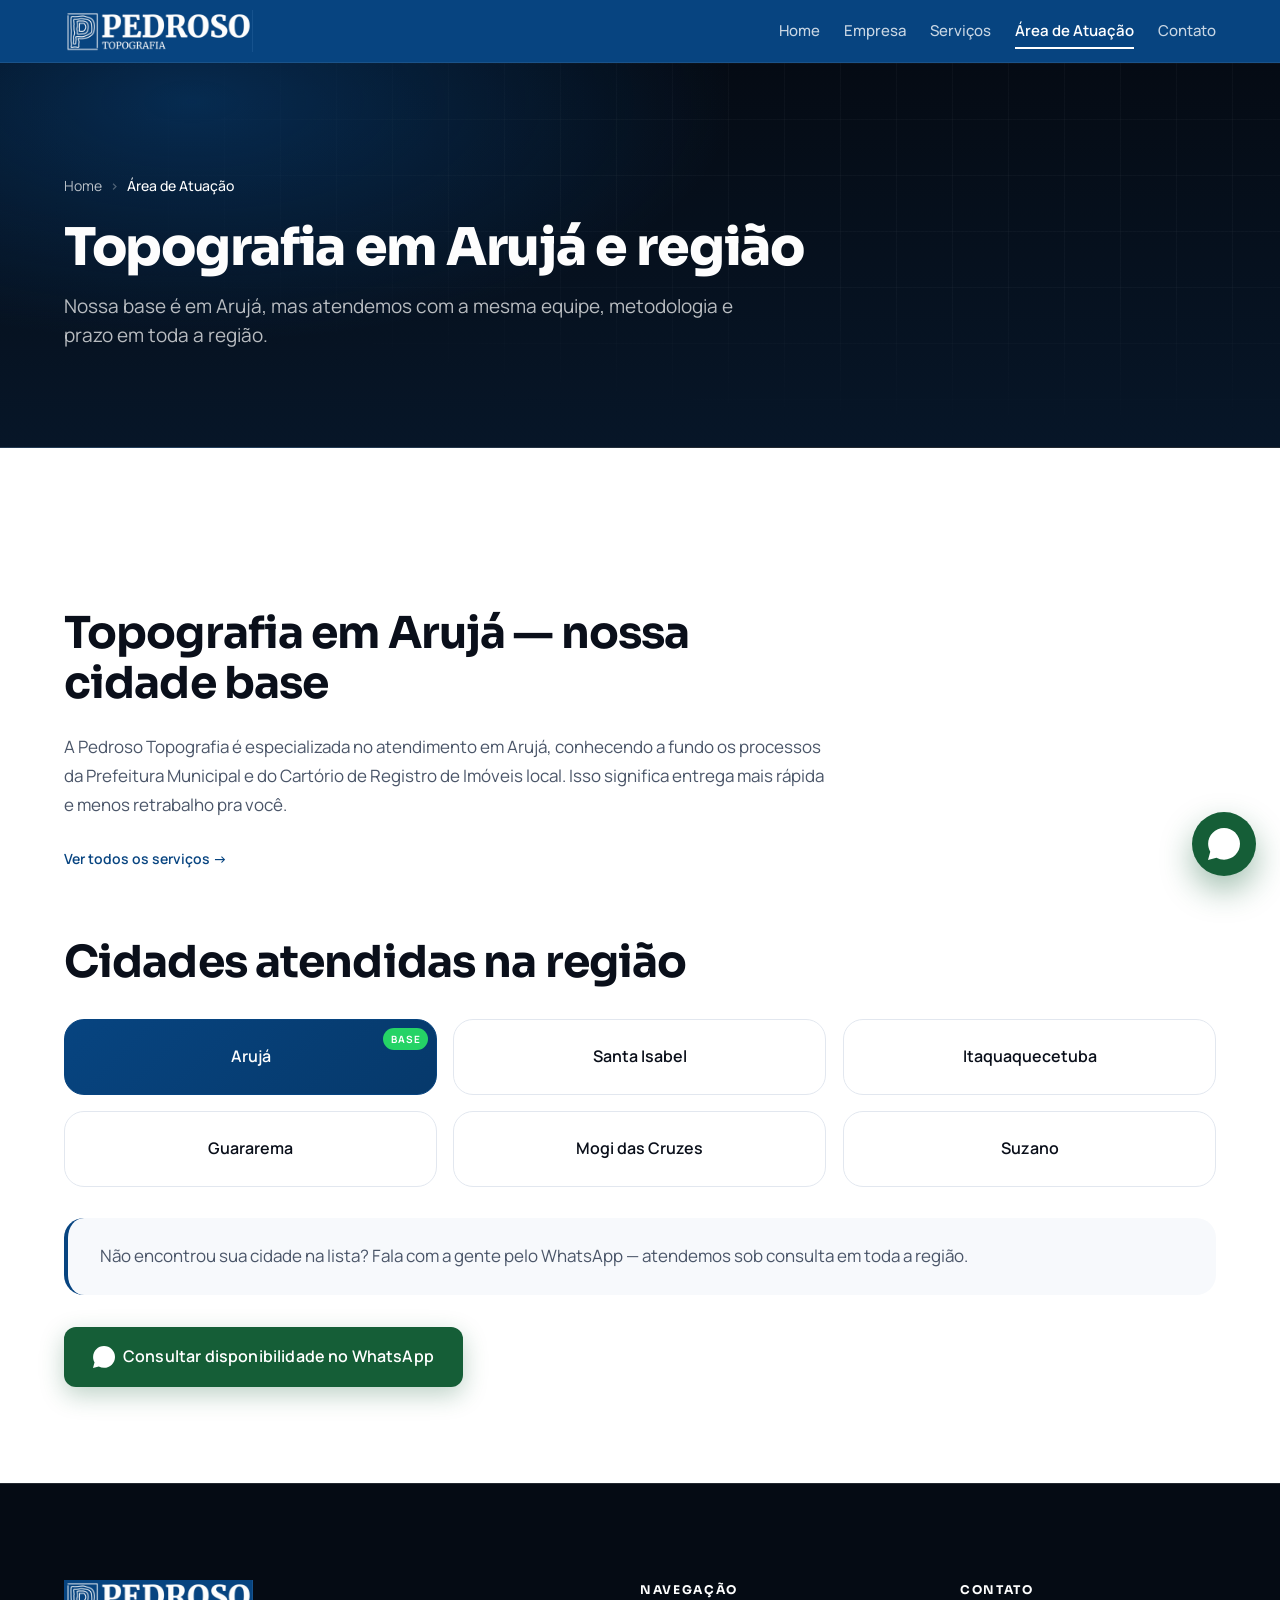
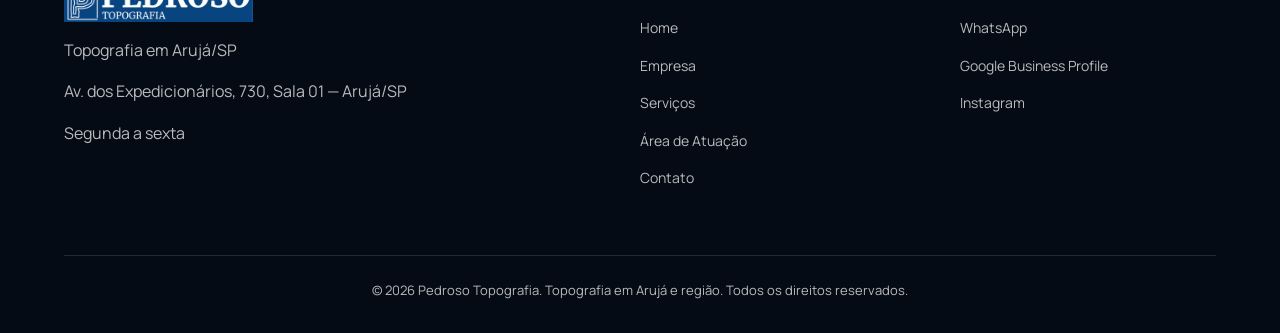
==== area-de-atuacao.html @ 023ef3d0 "Initial site: Pedroso Topografia — landing pages, SEO, design system - 6 páginas (Home, Empresa, Ser" ====
<!DOCTYPE html>
<html lang="pt-BR">
<head>
<meta charset="UTF-8">
<meta name="viewport" content="width=device-width, initial-scale=1.0">
<title>Topografia em Arujá e Região | Pedroso — Área de Atendimento</title>
<meta name="description" content="Atendemos Arujá, Santa Isabel, Itaquaquecetuba, Guararema, Mogi das Cruzes e Suzano. Topografia com equipe própria e atendimento local rápido.">
<meta name="theme-color" content="#050B14">
<link rel="preconnect" href="https://fonts.googleapis.com">
<link rel="preconnect" href="https://fonts.gstatic.com" crossorigin>
<link href="https://fonts.googleapis.com/css2?family=Manrope:wght@400;500;600;700;800&family=Sora:wght@600;700;800&display=swap" rel="stylesheet">
<link rel="canonical" href="https://pedrosotopografia.com.br/area-de-atuacao.html">
<meta name="robots" content="index, follow, max-image-preview:large">
<meta name="author" content="Pedroso Topografia">
<meta name="geo.region" content="BR-SP">
<meta name="geo.placename" content="Arujá">
<meta property="og:title" content="Topografia em Arujá e Região | Pedroso — Área de Atendimento">
<meta property="og:description" content="Atendemos Arujá, Santa Isabel, Itaquaquecetuba, Guararema, Mogi das Cruzes e Suzano. Topografia com equipe própria e atendimento local rápido.">
<meta property="og:url" content="https://pedrosotopografia.com.br/area-de-atuacao.html">
<meta property="og:type" content="website">
<meta property="og:site_name" content="Pedroso Topografia">
<meta property="og:locale" content="pt_BR">
<meta property="og:image" content="https://pedrosotopografia.com.br/Logo%20Pedroso%20Topografia.png">
<meta name="twitter:card" content="summary_large_image">
<meta name="twitter:title" content="Topografia em Arujá e Região | Pedroso — Área de Atendimento">
<meta name="twitter:description" content="Atendemos Arujá, Santa Isabel, Itaquaquecetuba, Guararema, Mogi das Cruzes e Suzano. Topografia com equipe própria e atendimento local rápido.">
<meta name="twitter:image" content="https://pedrosotopografia.com.br/Logo%20Pedroso%20Topografia.png">
<link rel="stylesheet" href="styles.css">
<script type="application/ld+json" data-breadcrumb>{"@context": "https://schema.org", "@type": "BreadcrumbList", "itemListElement": [{"@type": "ListItem", "position": 1, "name": "Home", "item": "https://pedrosotopografia.com.br/"}, {"@type": "ListItem", "position": 2, "name": "Área de Atuação", "item": "https://pedrosotopografia.com.br/area-de-atuacao.html"}]}</script>
</head>
<body>

<a class="skip-link" href="#main">Pular para o conteúdo principal</a>

<header class="site-header" id="siteHeader">
  <div class="container">
    <nav class="nav" aria-label="Navegação principal">
      <a href="index.html" class="logo" aria-label="Pedroso Topografia — Início">
        <img src="Logo Pedroso Topografia.png" alt="Pedroso Topografia" class="logo-img">
      </a>
      <ul class="nav-menu">
        <li><a href="index.html">Home</a></li>
        <li><a href="empresa.html">Empresa</a></li>
        <li><a href="servicos.html">Serviços</a></li>
        <li><a href="area-de-atuacao.html" aria-current="page">Área de Atuação</a></li>
        <li><a href="contato.html">Contato</a></li>
      </ul>
      <button class="nav-toggle" id="navToggle" aria-label="Abrir menu" aria-expanded="false" aria-controls="mobileMenu">
        <svg width="22" height="22" viewBox="0 0 24 24" fill="none" stroke="currentColor" stroke-width="2" aria-hidden="true"><line x1="3" y1="6" x2="21" y2="6"/><line x1="3" y1="12" x2="21" y2="12"/><line x1="3" y1="18" x2="21" y2="18"/></svg>
      </button>
    </nav>
    <div class="mobile-menu" id="mobileMenu">
      <a href="index.html">Home</a>
      <a href="empresa.html">Empresa</a>
      <a href="servicos.html">Serviços</a>
      <a href="area-de-atuacao.html" aria-current="page">Área de Atuação</a>
      <a href="contato.html">Contato</a>
      <a class="btn btn-wa" href="https://wa.me/55" target="_blank" rel="noopener" style="margin-top:8px">
        <svg class="wa-icon" viewBox="0 0 24 24" fill="currentColor" aria-hidden="true"><path d="M20.52 3.449C18.24 1.245 15.24 0 12.045 0 5.463 0 .103 5.334.1 11.892c0 2.096.549 4.14 1.594 5.945L0 24l6.335-1.652c1.746.943 3.71 1.444 5.71 1.447h.006c6.585 0 11.946-5.336 11.949-11.896 0-3.176-1.24-6.165-3.495-8.411l.015-.039z"/></svg>
        Falar no WhatsApp
      </a>
    </div>
  </div>
</header>

<main id="main">

  <header class="page-header-dark">
    <div class="container">
      <ol class="breadcrumbs reveal" aria-label="Trilha de navegação">
        <li><a href="index.html">Home</a></li>
        <li><span aria-current="page">Área de Atuação</span></li>
      </ol>
      <h1 class="reveal" data-delay="1">Topografia em Arujá e região</h1>
      <p class="lead reveal" data-delay="2">Nossa base é em Arujá, mas atendemos com a mesma equipe, metodologia e prazo em toda a região.</p>
    </div>
  </header>

  <section>
    <div class="container">
      <div class="prose">
        <h2>Topografia em Arujá — nossa cidade base</h2>
        <p>A Pedroso Topografia é especializada no atendimento em Arujá, conhecendo a fundo os processos da Prefeitura Municipal e do Cartório de Registro de Imóveis local. Isso significa entrega mais rápida e menos retrabalho pra você.</p>
        <p><a href="servicos.html" class="card-link" style="padding-top:0">Ver todos os serviços →</a></p>
      </div>

      <h2 style="margin-top:var(--s5)">Cidades atendidas na região</h2>
      <div class="cities-grid">
        <div class="city-item base">Arujá</div>
        <div class="city-item reveal">Santa Isabel</div>
        <div class="city-item reveal">Itaquaquecetuba</div>
        <div class="city-item reveal">Guararema</div>
        <div class="city-item reveal">Mogi das Cruzes</div>
        <div class="city-item reveal">Suzano</div>
      </div>

      <div class="quote-block" style="margin-top:var(--s4)">
        <p>Não encontrou sua cidade na lista? Fala com a gente pelo WhatsApp — atendemos sob consulta em toda a região.</p>
      </div>

      <div style="margin-top:var(--s4)">
        <a class="btn btn-wa" href="https://wa.me/55" target="_blank" rel="noopener">
          <svg class="wa-icon" viewBox="0 0 24 24" fill="currentColor" aria-hidden="true"><path d="M20.52 3.449C18.24 1.245 15.24 0 12.045 0 5.463 0 .103 5.334.1 11.892c0 2.096.549 4.14 1.594 5.945L0 24l6.335-1.652c1.746.943 3.71 1.444 5.71 1.447h.006c6.585 0 11.946-5.336 11.949-11.896 0-3.176-1.24-6.165-3.495-8.411l.015-.039z"/></svg>
          Consultar disponibilidade no WhatsApp
        </a>
      </div>
    </div>
  </section>

</main>

<footer class="site-footer">
  <div class="container">
    <div class="footer-grid">
      <div class="footer-brand">
        <a href="index.html" class="logo" aria-label="Pedroso Topografia" style="margin-bottom:var(--s2)">
          <img src="Logo Pedroso Topografia.png" alt="Pedroso Topografia" class="logo-img">
        </a>
        <p>Topografia em Arujá/SP</p>
        <p>Av. dos Expedicionários, 730, Sala 01 — Arujá/SP</p>
        <p>Segunda a sexta</p>
      </div>
      <div>
        <div class="footer-title">Navegação</div>
        <ul class="footer-nav">
          <li><a href="index.html">Home</a></li>
          <li><a href="empresa.html">Empresa</a></li>
          <li><a href="servicos.html">Serviços</a></li>
          <li><a href="area-de-atuacao.html">Área de Atuação</a></li>
          <li><a href="contato.html">Contato</a></li>
        </ul>
      </div>
      <div>
        <div class="footer-title">Contato</div>
        <ul class="footer-nav">
          <li><a href="https://wa.me/55" target="_blank" rel="noopener">WhatsApp</a></li>
          <li><a href="#" target="_blank" rel="noopener">Google Business Profile</a></li>
          <li><a href="#" target="_blank" rel="noopener">Instagram</a></li>
        </ul>
      </div>
    </div>
    <div class="footer-bottom">
      © 2026 Pedroso Topografia. Topografia em Arujá e região. Todos os direitos reservados.
    </div>
  </div>
</footer>

<div class="mobile-cta-bar show" aria-hidden="false">
  <a class="btn btn-wa" href="https://wa.me/55" target="_blank" rel="noopener">
    <svg class="wa-icon" viewBox="0 0 24 24" fill="currentColor" aria-hidden="true"><path d="M20.52 3.449C18.24 1.245 15.24 0 12.045 0 5.463 0 .103 5.334.1 11.892c0 2.096.549 4.14 1.594 5.945L0 24l6.335-1.652c1.746.943 3.71 1.444 5.71 1.447h.006c6.585 0 11.946-5.336 11.949-11.896 0-3.176-1.24-6.165-3.495-8.411l.015-.039z"/></svg>
    Falar no WhatsApp
  </a>
</div>

<a class="wa-float" href="https://wa.me/55" target="_blank" rel="noopener" aria-label="Falar no WhatsApp">
  <svg viewBox="0 0 24 24" fill="currentColor" aria-hidden="true"><path d="M20.52 3.449C18.24 1.245 15.24 0 12.045 0 5.463 0 .103 5.334.1 11.892c0 2.096.549 4.14 1.594 5.945L0 24l6.335-1.652c1.746.943 3.71 1.444 5.71 1.447h.006c6.585 0 11.946-5.336 11.949-11.896 0-3.176-1.24-6.165-3.495-8.411l.015-.039z"/></svg>
</a>

<script src="main.js" defer></script>
</body>
</html>
---- styles.css ----
/* ============================================================
   Pedroso Topografia — Design System
   Tokens, tipografia, componentes, motion
   ============================================================ */

:root{
  /* Brand */
  --brand:#074480;
  --brand-dark:#06396B;
  --brand-deep:#04263F;
  --brand-tint:#EAF1F8;

  /* Neutral */
  --bg:#FFFFFF;
  --bg-dark:#050B14;
  --bg-dark-2:#071628;
  --ink:#0A0F1A;
  --ink-inv:#FDFDFD;
  --muted:#4A5568;
  --muted-inv:rgba(253,253,253,0.72);
  --card:#F7F9FC;
  --card-2:#EEF2F7;
  --border:#E2E7EF;
  --border-strong:#CFD6E0;
  --border-dark:rgba(253,253,253,0.12);

  /* Action */
  --wa:#25D366;
  --wa-hover:#1EBE5B;
  --amber:#F5A623;

  /* Spacing (8px grid) */
  --s1:8px; --s2:16px; --s3:24px; --s4:32px; --s5:64px; --s6:96px; --s7:128px;

  /* Radius */
  --r-btn:12px; --r-card:20px; --r-input:10px; --r-hero:28px; --r-pill:999px;

  /* Motion */
  --ease-out: cubic-bezier(0.16, 1, 0.3, 1);
  --ease-in-out: cubic-bezier(0.65, 0, 0.35, 1);
  --dur-fast: 180ms;
  --dur-med: 320ms;
  --dur-slow: 520ms;

  /* Type */
  --font-display: 'Sora', 'Manrope', -apple-system, BlinkMacSystemFont, sans-serif;
  --font-body:    'Manrope', -apple-system, BlinkMacSystemFont, 'Segoe UI', sans-serif;

  /* Shadows */
  --shadow-sm: 0 2px 8px rgba(7,68,128,0.06);
  --shadow-md: 0 8px 24px rgba(7,68,128,0.08);
  --shadow-lg: 0 20px 48px rgba(7,68,128,0.14);
  --shadow-wa: 0 10px 28px rgba(37,211,102,0.35);
}

*,*::before,*::after{box-sizing:border-box}
html{scroll-behavior:smooth;-webkit-text-size-adjust:100%}
body{
  margin:0;
  font-family:var(--font-body);
  background:var(--bg);
  color:var(--ink);
  font-size:16px;
  line-height:1.6;
  -webkit-font-smoothing:antialiased;
  -moz-osx-font-smoothing:grayscale;
  text-rendering:optimizeLegibility;
}
img,svg{max-width:100%;display:block}
a{color:inherit;text-decoration:none}
h1,h2,h3,h4,h5{margin:0 0 var(--s3);line-height:1.15;font-family:var(--font-display);font-weight:700;color:var(--ink);letter-spacing:-0.015em}
h1{font-size:clamp(34px,5.2vw,64px);font-weight:800;letter-spacing:-0.025em;line-height:1.05}
h2{font-size:clamp(28px,3.6vw,44px);letter-spacing:-0.02em}
h3{font-size:clamp(20px,2vw,26px)}
h4{font-size:clamp(17px,1.5vw,20px);font-weight:600}
p{margin:0 0 var(--s2)}

.container{max-width:1200px;margin:0 auto;padding:0 var(--s3)}
.container-narrow{max-width:820px;margin:0 auto;padding:0 var(--s3)}
.muted{color:var(--muted)}

/* ============================================================
   Accessibility helpers
   ============================================================ */

.skip-link{position:absolute;left:-9999px;top:0;background:var(--brand);color:#fff;padding:12px 16px;z-index:9999;font-weight:600;border-radius:0 0 var(--r-btn) 0}
.skip-link:focus{left:0}

a:focus-visible, button:focus-visible{outline:2px solid var(--wa);outline-offset:3px;border-radius:6px}

.sr-only{position:absolute;width:1px;height:1px;padding:0;margin:-1px;overflow:hidden;clip:rect(0,0,0,0);white-space:nowrap;border:0}

/* ============================================================
   Header / Nav
   ============================================================ */

.site-header{
  position:sticky;top:0;z-index:100;
  background:var(--brand);
  border-bottom:1px solid rgba(255,255,255,0.08);
  transition:box-shadow var(--dur-med) var(--ease-out);
}
.site-header.scrolled{box-shadow:0 4px 20px rgba(0,0,0,0.25)}
.site-header .nav-menu a{color:rgba(255,255,255,0.78)}
.site-header .nav-menu a:hover,
.site-header .nav-menu a:focus{color:#fff}
.site-header .nav-menu a[aria-current="page"]{color:#fff;font-weight:600}
.site-header .nav-menu a::after{background:#fff;height:2px;bottom:-2px}
.site-header .nav-toggle{color:#fff;border-color:rgba(255,255,255,0.24)}
.site-header .nav-toggle:hover{background:rgba(255,255,255,0.08)}

.nav{display:flex;align-items:center;justify-content:space-between;gap:var(--s2);padding:10px 0;min-height:60px;flex-wrap:nowrap;transition:padding var(--dur-med) var(--ease-out)}
.logo{display:inline-flex;align-items:center;gap:var(--s1);color:var(--ink);transition:opacity var(--dur-fast) var(--ease-out)}
.logo:hover{opacity:0.85}
.logo-img{height:36px;width:auto;display:block;transition:height var(--dur-med) var(--ease-out)}
@media (min-width:768px){.logo-img{height:42px}}
.site-header.compact .nav{padding:6px 0;min-height:52px}
.site-header.compact .logo-img{height:32px}
@media (min-width:768px){.site-header.compact .logo-img{height:36px}}

.nav-menu{display:none;gap:var(--s3);list-style:none;padding:0;margin:0;flex-wrap:nowrap;white-space:nowrap}
.nav-menu a{
  color:var(--muted);font-weight:500;font-size:15px;
  transition:color var(--dur-fast) var(--ease-out);
  position:relative;padding:6px 0;
}
.nav-menu a::after{
  content:"";position:absolute;left:0;right:0;bottom:0;height:2px;
  background:var(--brand);transform:scaleX(0);transform-origin:right center;
  transition:transform var(--dur-med) var(--ease-out);
}
.nav-menu a:hover::after,.nav-menu a:focus::after,.nav-menu a[aria-current="page"]::after{transform:scaleX(1);transform-origin:left center}
.nav-menu a:hover,.nav-menu a:focus{color:var(--ink)}
.nav-menu a[aria-current="page"]{color:var(--brand);font-weight:600}

.nav-cta{display:none}
@media (min-width:1024px){
  .nav-menu{display:flex}
  .nav-cta{display:inline-flex}
}

.nav-toggle{
  display:inline-flex;align-items:center;justify-content:center;
  width:44px;height:44px;background:transparent;border:1px solid var(--border);border-radius:var(--r-btn);
  color:var(--ink);cursor:pointer;
  transition:background var(--dur-fast) var(--ease-out), border-color var(--dur-fast) var(--ease-out);
}
.nav-toggle:hover{background:var(--card)}
@media (min-width:1024px){.nav-toggle{display:none}}

/* Compact mode on desktop: menu collapses to hamburger on scroll, hover expands back */
@media (min-width:1024px) and (hover:hover){
  .site-header.compact .nav-menu{
    opacity:0;visibility:hidden;pointer-events:none;
    transform:translateY(-6px);
    transition:opacity var(--dur-fast) var(--ease-out), transform var(--dur-fast) var(--ease-out), visibility 0s linear var(--dur-fast);
  }
  .site-header.compact .nav-toggle{
    display:inline-flex;
    opacity:1;transition:opacity var(--dur-fast) var(--ease-out);
  }
  .site-header.compact:hover .nav-menu,
  .site-header.compact:focus-within .nav-menu{
    opacity:1;visibility:visible;pointer-events:auto;transform:none;
    transition:opacity var(--dur-med) var(--ease-out), transform var(--dur-med) var(--ease-out), visibility 0s;
  }
  .site-header.compact:hover .nav-toggle,
  .site-header.compact:focus-within .nav-toggle{
    opacity:0;pointer-events:none;
  }
}

.mobile-menu{display:none;flex-direction:column;gap:var(--s2);padding:var(--s3) 0;border-top:1px solid var(--border)}
.mobile-menu.open{display:flex}
.mobile-menu a{padding:12px 4px;color:var(--ink);font-weight:500;border-bottom:1px solid var(--border)}
.mobile-menu a:last-child{border-bottom:none}
.mobile-menu a[aria-current="page"]{color:var(--brand);font-weight:600}

/* ============================================================
   Buttons
   ============================================================ */

.btn{
  display:inline-flex;align-items:center;justify-content:center;gap:var(--s1);
  padding:16px 28px;border-radius:var(--r-btn);
  font-family:var(--font-body);font-weight:600;font-size:16px;letter-spacing:0.01em;
  cursor:pointer;border:1px solid transparent;
  transition:transform var(--dur-fast) var(--ease-out), box-shadow var(--dur-med) var(--ease-out), background var(--dur-fast) var(--ease-out), border-color var(--dur-fast) var(--ease-out), color var(--dur-fast) var(--ease-out);
  min-height:48px;text-align:center;text-decoration:none;
  will-change:transform;
}
.btn-wa{background:#155e37;color:#fff;box-shadow:0 8px 24px rgba(21,94,55,0.28)}
.btn-wa:hover,.btn-wa:focus{background:#1b7a45;color:#fff;transform:translateY(-2px);box-shadow:0 14px 32px rgba(21,94,55,0.4)}
.btn-secondary{background:transparent;border-color:var(--border-strong);color:var(--ink)}
.btn-secondary:hover,.btn-secondary:focus{border-color:var(--brand);background:var(--brand-tint);color:var(--brand)}
.btn-on-dark{background:transparent;border-color:rgba(253,253,253,0.28);color:var(--ink-inv)}
.btn-on-dark:hover,.btn-on-dark:focus{background:rgba(253,253,253,0.08);border-color:var(--ink-inv);color:var(--ink-inv)}
.btn-lg{padding:20px 36px;font-size:17px;min-height:56px}
.btn .arrow{display:inline-block;transition:transform var(--dur-fast) var(--ease-out)}
.btn:hover .arrow, .btn:focus .arrow{transform:translateX(3px)}

.wa-icon{width:22px;height:22px;flex-shrink:0}

/* ============================================================
   Hero (Home) — dark premium
   ============================================================ */

.hero-dark{
  position:relative;
  padding:var(--s5) 0 var(--s5);
  color:var(--ink-inv);
  overflow:hidden;
  isolation:isolate;
  background:var(--bg-dark);
  min-height:auto;
  display:flex;align-items:flex-end;
}
@media (min-width:768px){
  .hero-dark{
    padding:var(--s6) 0 var(--s6);
    min-height:calc(100svh - 60px);
    min-height:calc(100vh - 60px);
  }
}
.hero-bg{position:absolute;inset:0;z-index:-2;overflow:hidden;background:var(--bg-dark)}
.hero-bg img,
.hero-bg video{
  width:100%;height:100%;object-fit:cover;object-position:50% 18%;display:block;
  transform:scale(1.06);
  animation:heroZoom 2600ms var(--ease-out) forwards;
}
@media (max-width:767px){
  .hero-bg img,
  .hero-bg video{object-position:50% 50%}
}
.hero-overlay{
  position:absolute;inset:0;pointer-events:none;
  background:
    linear-gradient(90deg, rgba(5,11,20,0.92) 0%, rgba(5,11,20,0.7) 45%, rgba(5,11,20,0.35) 100%),
    linear-gradient(180deg, rgba(5,11,20,0.45) 0%, rgba(5,11,20,0.3) 50%, rgba(5,11,20,0.9) 100%);
}
@keyframes heroZoom{
  from{transform:scale(1.06)}
  to  {transform:scale(1.00)}
}
.hero-dark .container{position:relative;z-index:2;width:100%}
.hero-dark h1{
  color:var(--ink-inv);max-width:820px;
  font-size:clamp(28px,3.6vw,46px);
  line-height:1.08;margin-bottom:var(--s3);
}
.hero-dark .hero-sub{color:var(--muted-inv);font-size:clamp(15px,1.3vw,17px);max-width:620px;margin-bottom:var(--s3);line-height:1.55}
.hero-dark .hero-note{color:var(--muted-inv)}
.hero-dark .trust-list{color:var(--muted-inv)}
.hero-dark .tag{
  background:rgba(253,253,253,0.06);border-color:rgba(253,253,253,0.14);
  color:var(--ink-inv);backdrop-filter:blur(6px);-webkit-backdrop-filter:blur(6px);
}
.hero-dark .tag::before{background:var(--wa);box-shadow:0 0 12px rgba(37,211,102,0.6)}

.tag{
  display:inline-flex;align-items:center;gap:var(--s1);
  padding:8px 16px;border-radius:var(--r-pill);
  border:1px solid var(--border);background:var(--brand-tint);
  font-size:13px;color:var(--brand);font-weight:600;margin-bottom:var(--s3);
  letter-spacing:0.02em;
}
.tag::before{content:"";width:8px;height:8px;border-radius:50%;background:var(--wa)}
.hero-sub{color:var(--muted);font-size:clamp(16px,1.6vw,18px);max-width:620px;margin-bottom:var(--s4)}
.hero-ctas{display:flex;flex-wrap:wrap;gap:var(--s2);align-items:center;margin-bottom:0}
.hero-note{font-size:14px;color:var(--muted)}
.trust-list{display:flex;flex-wrap:wrap;gap:8px 20px;list-style:none;padding:0;margin:var(--s3) 0 0;font-size:14px}
.trust-list li{display:flex;gap:8px;align-items:center}
.trust-list li svg{width:16px;height:16px;flex-shrink:0;color:var(--wa)}

/* ============================================================
   Page header — dark (internal pages)
   ============================================================ */

.page-header-dark{
  padding:calc(var(--s5) + 24px) 0 var(--s5);
  background:
    radial-gradient(900px 400px at 15% 10%, rgba(7,68,128,0.55), transparent 60%),
    linear-gradient(180deg, var(--bg-dark) 0%, var(--bg-dark-2) 100%);
  color:var(--ink-inv);
  border-bottom:1px solid var(--border-dark);
  position:relative;
  overflow:hidden;
}
@media (min-width:768px){.page-header-dark{padding:calc(var(--s6) + 16px) 0 var(--s6)}}
.page-header-dark::before{
  content:"";position:absolute;inset:0;
  background-image:
    linear-gradient(rgba(253,253,253,0.03) 1px, transparent 1px),
    linear-gradient(90deg, rgba(253,253,253,0.03) 1px, transparent 1px);
  background-size:56px 56px;
  mask-image:radial-gradient(ellipse at 80% 30%, black 30%, transparent 70%);
  -webkit-mask-image:radial-gradient(ellipse at 80% 30%, black 30%, transparent 70%);
  pointer-events:none;
}
.page-header-dark .container{position:relative;z-index:1}
.page-header-dark h1{color:var(--ink-inv);margin-bottom:var(--s2);font-size:clamp(30px,4.2vw,52px)}
.page-header-dark .lead{color:var(--muted-inv);font-size:clamp(16px,1.5vw,19px);max-width:720px;margin:0;line-height:1.55}

/* Breadcrumbs */
.breadcrumbs{display:flex;flex-wrap:wrap;gap:8px;font-size:14px;color:var(--muted);margin:0 0 var(--s3);list-style:none;padding:0}
.breadcrumbs li{display:flex;gap:8px;align-items:center}
.breadcrumbs li+li::before{content:"›";color:var(--border-strong);font-weight:600}
.breadcrumbs a{color:var(--muted);transition:color var(--dur-fast) var(--ease-out)}
.breadcrumbs a:hover{color:var(--brand)}
.breadcrumbs [aria-current="page"]{color:var(--ink);font-weight:500}
.page-header-dark .breadcrumbs{color:var(--muted-inv)}
.page-header-dark .breadcrumbs a{color:var(--muted-inv)}
.page-header-dark .breadcrumbs a:hover{color:var(--ink-inv)}
.page-header-dark .breadcrumbs [aria-current="page"]{color:var(--ink-inv)}
.page-header-dark .breadcrumbs li+li::before{color:rgba(253,253,253,0.3)}

/* ============================================================
   Trust strip
   ============================================================ */

.trust-strip{
  padding:12px 0;background:var(--bg);
  border-top:1px solid var(--border);border-bottom:1px solid var(--border);
  overflow:hidden;
}
.marquee{
  position:relative;overflow:hidden;
  mask-image:linear-gradient(90deg, transparent 0%, #000 6%, #000 94%, transparent 100%);
  -webkit-mask-image:linear-gradient(90deg, transparent 0%, #000 6%, #000 94%, transparent 100%);
}
.marquee-track{
  display:flex;width:max-content;
  animation:marquee 44s linear infinite;
  will-change:transform;
}
.marquee:hover .marquee-track{animation-play-state:paused}
.credentials{
  list-style:none;padding:0;margin:0;
  display:inline-flex;align-items:center;flex-shrink:0;
}
.credentials li{
  display:inline-flex;align-items:center;gap:14px;
  padding:4px 40px;
  color:var(--muted);font-size:11px;font-weight:600;
  text-transform:uppercase;letter-spacing:0.22em;
  font-family:var(--font-display);
  position:relative;white-space:nowrap;
}
.credentials li+li::before{
  content:"";position:absolute;left:0;top:50%;transform:translateY(-50%);
  width:3px;height:3px;border-radius:50%;background:var(--border-strong);
  transition:background var(--dur-med) var(--ease-out);
}
.credentials .idx{
  color:var(--brand);font-weight:700;font-size:10px;
  letter-spacing:0.1em;font-variant-numeric:tabular-nums;
  display:inline-flex;align-items:center;
}
.credentials .idx::after{
  content:"";display:inline-block;
  width:16px;height:1px;background:var(--brand);
  margin-left:10px;transition:width var(--dur-med) var(--ease-out);
}
.credentials li:hover{color:var(--ink)}
.credentials li:hover .idx::after{width:24px}
@keyframes marquee{
  from{transform:translateX(0)}
  to{transform:translateX(-50%)}
}
@media (prefers-reduced-motion:reduce){
  .marquee-track{animation:none;justify-content:center;width:100%}
  .marquee-track > ul[aria-hidden="true"]{display:none}
}
@media (max-width:767px){
  .credentials li{padding:4px 24px;font-size:10px;letter-spacing:0.18em}
}

/* ============================================================
   Stats
   ============================================================ */

.stats{padding:var(--s5) 0;border-bottom:1px solid var(--border)}
.stats-grid{display:grid;grid-template-columns:1fr;gap:var(--s4);text-align:center}
@media (min-width:640px){.stats-grid{grid-template-columns:repeat(3,1fr);gap:var(--s5)}}
.stat-num{
  font-family:var(--font-display);
  font-size:clamp(40px,5vw,60px);font-weight:800;color:var(--brand);
  line-height:1;margin-bottom:var(--s1);letter-spacing:-0.03em;
  font-variant-numeric:tabular-nums;
}
.stat-label{color:var(--muted);font-size:15px;max-width:220px;margin:0 auto}

/* ============================================================
   Sections
   ============================================================ */

section{padding:var(--s5) 0}
@media (min-width:768px){section{padding:var(--s6) 0}}
.section-head{max-width:820px;margin-bottom:var(--s5)}
.section-head .eyebrow{
  display:inline-block;color:var(--brand);font-weight:700;font-size:13px;
  letter-spacing:0.14em;text-transform:uppercase;margin-bottom:var(--s2);
}
.section-head p{color:var(--muted);font-size:clamp(16px,1.4vw,18px);margin:0}

/* ============================================================
   Cards
   ============================================================ */

.cards-grid{display:grid;grid-template-columns:1fr;gap:var(--s3)}
@media (min-width:640px){.cards-grid{grid-template-columns:repeat(2,1fr)}}
@media (min-width:1024px){.cards-grid{grid-template-columns:repeat(3,1fr)}}
.card{
  background:var(--bg);border:1px solid var(--border);border-radius:var(--r-card);
  padding:var(--s4);
  transition:transform var(--dur-med) var(--ease-out), box-shadow var(--dur-med) var(--ease-out), border-color var(--dur-med) var(--ease-out);
  box-shadow:var(--shadow-sm);
  display:flex;flex-direction:column;gap:var(--s2);
  position:relative;
  will-change:transform;
}
.card:hover{transform:translateY(-4px);box-shadow:var(--shadow-lg);border-color:var(--brand)}
.card-icon{
  width:52px;height:52px;border-radius:14px;
  background:linear-gradient(135deg, var(--brand-tint), rgba(7,68,128,0.02));
  border:1px solid rgba(7,68,128,0.14);
  display:flex;align-items:center;justify-content:center;color:var(--brand);
  margin-bottom:var(--s1);
  transition:background var(--dur-med) var(--ease-out), transform var(--dur-med) var(--ease-out);
}
.card:hover .card-icon{
  background:linear-gradient(135deg, var(--brand), var(--brand-dark));
  color:var(--ink-inv);
  transform:scale(1.05) rotate(-2deg);
}
.card h3{margin-bottom:var(--s1);font-size:20px}
.card p{color:var(--muted);font-size:15px;margin:0;line-height:1.55}
.card-link{
  display:inline-flex;align-items:center;gap:6px;color:var(--brand);font-weight:600;font-size:14px;
  margin-top:auto;padding-top:var(--s2);transition:gap var(--dur-fast) var(--ease-out), color var(--dur-fast) var(--ease-out);
}
.card-link:hover{color:var(--wa);gap:10px}

/* ============================================================
   Process (Como funciona)
   ============================================================ */

.process-grid{display:grid;grid-template-columns:1fr;gap:var(--s3);position:relative;list-style:none;padding:0;margin:0}
@media (min-width:640px){.process-grid{grid-template-columns:repeat(2,1fr)}}
@media (min-width:1024px){.process-grid{grid-template-columns:repeat(4,1fr)}}
.process-step{
  background:var(--card);border:1px solid var(--border);border-radius:var(--r-card);
  padding:var(--s4);position:relative;
  transition:transform var(--dur-med) var(--ease-out), border-color var(--dur-med) var(--ease-out);
}
.process-step:hover{transform:translateY(-2px);border-color:var(--brand)}
.step-num{
  display:inline-flex;width:48px;height:48px;border-radius:14px;
  background:var(--brand);color:#fff;font-family:var(--font-display);font-weight:800;font-size:18px;
  align-items:center;justify-content:center;margin-bottom:var(--s3);
  box-shadow:0 8px 20px rgba(7,68,128,0.35);
  letter-spacing:-0.02em;
}
.process-step h3{font-size:18px;margin-bottom:var(--s1)}
.process-step p{color:var(--muted);font-size:15px;margin:0;line-height:1.55}

/* ============================================================
   Region / Area
   ============================================================ */

.region-block{
  background:linear-gradient(135deg, var(--brand-tint), rgba(7,68,128,0.02));
  border:1px solid var(--border);border-radius:var(--r-hero);
  padding:var(--s5) var(--s4);
}
@media (min-width:768px){.region-block{padding:var(--s6) var(--s5)}}
.region-block h2{margin-bottom:var(--s3)}
.region-block p{color:var(--muted);font-size:17px;max-width:760px;margin-bottom:var(--s4)}

/* Cities grid */
.cities-grid{display:grid;grid-template-columns:repeat(2,1fr);gap:var(--s2);margin:var(--s4) 0}
@media (min-width:640px){.cities-grid{grid-template-columns:repeat(3,1fr)}}
.city-item{
  background:var(--bg);border:1px solid var(--border);border-radius:var(--r-card);
  padding:var(--s3);text-align:center;font-weight:600;color:var(--ink);position:relative;
  transition:transform var(--dur-fast) var(--ease-out), border-color var(--dur-fast) var(--ease-out), box-shadow var(--dur-med) var(--ease-out);
}
.city-item:hover{transform:translateY(-2px);border-color:var(--brand);box-shadow:var(--shadow-md)}
.city-item.base{border-color:var(--brand);background:linear-gradient(135deg,var(--brand),var(--brand-dark));color:var(--ink-inv)}
.city-item.base::after{
  content:"BASE";position:absolute;top:8px;right:8px;font-size:10px;padding:3px 8px;
  background:var(--wa);color:#fff;border-radius:999px;letter-spacing:0.08em;font-weight:700;
}

/* ============================================================
   Reviews / Testimonials
   ============================================================ */

.reviews-wrap{display:grid;gap:var(--s4);grid-template-columns:1fr;align-items:center}
@media (min-width:768px){.reviews-wrap{grid-template-columns:auto 1fr}}
.review-badge{
  background:var(--card);border:1px solid var(--border);border-radius:var(--r-card);
  padding:var(--s4);text-align:center;min-width:240px;
}
.review-score{font-family:var(--font-display);font-size:56px;font-weight:800;color:var(--brand);line-height:1;letter-spacing:-0.03em}
.review-stars{color:var(--amber);font-size:22px;margin:var(--s1) 0;letter-spacing:2px}
.review-count{color:var(--muted);font-size:14px}
.review-link{
  display:inline-block;margin-top:var(--s2);color:var(--ink);font-weight:600;
  padding:10px 16px;border-radius:var(--r-btn);border:1px solid var(--border);font-size:14px;
  transition:border-color var(--dur-fast) var(--ease-out), background var(--dur-fast) var(--ease-out);
}
.review-link:hover{border-color:var(--brand);background:var(--brand-tint);color:var(--brand)}
.testimonial{
  background:var(--card);border:1px solid var(--border);border-radius:var(--r-card);padding:var(--s4);
}
.testimonial-stars{color:var(--amber);letter-spacing:2px;margin-bottom:var(--s2)}
.testimonial-quote{font-size:19px;font-style:italic;color:var(--ink);margin-bottom:var(--s2);line-height:1.5}
.testimonial-author{color:var(--muted);font-size:14px}

/* ============================================================
   Final CTA
   ============================================================ */

.cta-final{
  background:
    radial-gradient(700px 300px at 50% 0%, rgba(7,68,128,0.10), transparent 60%),
    linear-gradient(180deg, var(--card), var(--bg));
  border-top:1px solid var(--border);border-bottom:1px solid var(--border);
  text-align:center;
}
.cta-final h2{margin-bottom:var(--s2)}
.cta-final > .container > p{color:var(--muted);font-size:clamp(17px,1.5vw,19px);max-width:640px;margin:0 auto var(--s4)}
.cta-final .hero-note{margin-top:var(--s3)}

.cta-dark{
  background:
    radial-gradient(900px 400px at 50% 0%, rgba(7,68,128,0.55), transparent 60%),
    linear-gradient(180deg, var(--bg-dark), var(--bg-dark-2));
  border-top:1px solid var(--border-dark);border-bottom:1px solid var(--border-dark);
  color:var(--ink-inv);text-align:center;
}
.cta-dark h2{color:var(--ink-inv)}
.cta-dark > .container > p{color:var(--muted-inv);font-size:clamp(17px,1.5vw,19px);max-width:640px;margin:0 auto var(--s4)}
.cta-dark .hero-note{color:var(--muted-inv)}

/* ============================================================
   Prose / Content pages
   ============================================================ */

.prose{max-width:760px}
.prose p{color:var(--muted);font-size:17px;margin-bottom:var(--s3);line-height:1.7}
.prose h2{margin-top:var(--s5);margin-bottom:var(--s3)}
.prose h3{font-size:22px;margin-top:var(--s4);margin-bottom:var(--s2)}
.prose ul{color:var(--muted);font-size:17px;padding-left:20px;margin-bottom:var(--s3);line-height:1.7}
.prose li{margin-bottom:8px}
.prose strong{color:var(--ink)}
.quote-block{
  background:var(--card);border-left:4px solid var(--brand);border-radius:var(--r-card);
  padding:var(--s3) var(--s4);margin:var(--s4) 0;color:var(--muted);font-size:17px;
  line-height:1.7;position:relative;
}
.quote-block p{margin-bottom:var(--s2)}
.quote-block p:last-child{margin-bottom:0}

/* Values list */
.values-list{list-style:none;padding:0;margin:var(--s3) 0;display:grid;grid-template-columns:1fr;gap:var(--s2)}
@media (min-width:640px){.values-list{grid-template-columns:repeat(2,1fr)}}
.values-list li{
  background:var(--bg);border:1px solid var(--border);border-radius:var(--r-card);
  padding:var(--s3);color:var(--ink);font-weight:600;
  display:flex;gap:var(--s2);align-items:center;
  transition:border-color var(--dur-fast) var(--ease-out), transform var(--dur-fast) var(--ease-out);
}
.values-list li:hover{border-color:var(--brand);transform:translateY(-2px)}
.values-list li::before{content:"◆";color:var(--brand);font-size:14px}

/* ============================================================
   Service groups (Serviços page)
   ============================================================ */

.service-group{margin-top:var(--s5)}
.service-group:first-of-type{margin-top:0}
.service-group-title{
  font-family:var(--font-display);font-size:14px;text-transform:uppercase;letter-spacing:0.14em;font-weight:700;
  color:var(--brand);margin:0 0 var(--s3);padding-bottom:var(--s1);border-bottom:2px solid var(--border);
}

/* ============================================================
   Contact page
   ============================================================ */

.contact-grid{display:grid;grid-template-columns:1fr;gap:var(--s3);margin-top:var(--s4)}
@media (min-width:640px){.contact-grid{grid-template-columns:repeat(2,1fr)}}
.contact-card{
  background:var(--bg);border:1px solid var(--border);border-radius:var(--r-card);
  padding:var(--s4);display:flex;flex-direction:column;gap:6px;
  transition:transform var(--dur-fast) var(--ease-out), border-color var(--dur-fast) var(--ease-out), box-shadow var(--dur-med) var(--ease-out);
  color:var(--ink);
}
.contact-card:hover{transform:translateY(-2px);border-color:var(--brand);box-shadow:var(--shadow-md)}
.contact-card .contact-icon{
  width:48px;height:48px;border-radius:14px;
  background:var(--brand-tint);border:1px solid rgba(7,68,128,0.14);
  color:var(--brand);display:flex;align-items:center;justify-content:center;margin-bottom:var(--s1);
  transition:background var(--dur-med) var(--ease-out), color var(--dur-med) var(--ease-out);
}
.contact-card:hover .contact-icon{background:var(--brand);color:var(--ink-inv)}
.contact-card .label{color:var(--muted);font-size:12px;text-transform:uppercase;letter-spacing:0.1em;font-weight:700}
.contact-card .value{color:var(--ink);font-size:17px;font-weight:600;word-break:break-word}
.map-embed{
  margin-top:var(--s4);border-radius:var(--r-card);overflow:hidden;
  border:1px solid var(--border);aspect-ratio:16/9;background:var(--card);
  box-shadow:var(--shadow-md);
}
.map-embed iframe{width:100%;height:100%;border:0;display:block;filter:saturate(0.9)}

/* ============================================================
   Blog list
   ============================================================ */

.blog-list{display:grid;grid-template-columns:1fr;gap:var(--s3)}
@media (min-width:768px){.blog-list{grid-template-columns:repeat(2,1fr)}}
.blog-item{
  background:var(--bg);border:1px solid var(--border);border-radius:var(--r-card);
  padding:var(--s4);transition:transform var(--dur-med) var(--ease-out), border-color var(--dur-med) var(--ease-out), box-shadow var(--dur-med) var(--ease-out);
  display:flex;flex-direction:column;gap:var(--s2);
}
.blog-item:hover{transform:translateY(-4px);border-color:var(--brand);box-shadow:var(--shadow-lg)}
.blog-item h3{font-size:20px;margin-bottom:var(--s1)}
.blog-item .meta{color:var(--brand);font-size:12px;text-transform:uppercase;letter-spacing:0.1em;font-weight:700;margin:0}
.blog-item .excerpt{color:var(--muted);font-size:15px;margin:0;line-height:1.55}

/* ============================================================
   Footer
   ============================================================ */

.site-footer{background:var(--bg-dark);color:var(--muted-inv);padding:var(--s6) 0 var(--s4);border-top:1px solid var(--border-dark)}
.footer-grid{display:grid;gap:var(--s5);grid-template-columns:1fr}
@media (min-width:768px){.footer-grid{grid-template-columns:2fr 1fr 1fr}}
.footer-brand .footer-brand p{color:var(--muted-inv);font-size:14px;margin:var(--s2) 0;line-height:1.6}
.footer-nav{list-style:none;padding:0;margin:0;display:flex;flex-direction:column;gap:12px}
.footer-nav a{color:var(--muted-inv);font-size:14px;transition:color var(--dur-fast) var(--ease-out)}
.footer-nav a:hover{color:var(--ink-inv)}
.footer-title{font-family:var(--font-display);font-size:12px;font-weight:700;text-transform:uppercase;letter-spacing:0.14em;color:var(--ink-inv);margin-bottom:var(--s2)}
.footer-bottom{
  border-top:1px solid var(--border-dark);margin-top:var(--s5);padding-top:var(--s3);
  color:var(--muted-inv);font-size:13px;text-align:center;
}

/* ============================================================
   Floating WhatsApp
   ============================================================ */

.wa-float{
  position:fixed;bottom:24px;right:24px;z-index:200;
  width:64px;height:64px;border-radius:var(--r-pill);
  background:#155e37;color:#fff;
  display:flex;align-items:center;justify-content:center;
  box-shadow:0 14px 32px rgba(21,94,55,0.4);
  animation:pulse 2.8s ease-in-out infinite;
  transition:transform var(--dur-fast) var(--ease-out);
}
.wa-float:hover,.wa-float:focus{transform:scale(1.08)}
.wa-float svg{width:32px;height:32px}
@keyframes pulse{
  0%,100%{box-shadow:0 14px 32px rgba(21,94,55,0.4), 0 0 0 0 rgba(21,94,55,0.4)}
  50%{box-shadow:0 14px 32px rgba(21,94,55,0.4), 0 0 0 14px rgba(21,94,55,0)}
}

/* ============================================================
   Section number (editorial POV)
   ============================================================ */

.section-head .eyebrow-num{
  display:inline-flex;align-items:center;gap:12px;
  color:var(--brand);font-weight:700;font-size:13px;letter-spacing:0.14em;text-transform:uppercase;
  margin-bottom:var(--s2);font-family:var(--font-display);
}
.section-head .eyebrow-num::before{
  content:attr(data-num);
  font-family:var(--font-display);
  font-size:16px;font-weight:800;color:var(--brand);
  padding:4px 10px;background:var(--brand-tint);border-radius:6px;
  letter-spacing:0;
}

/* ============================================================
   Mobile CTA Bar — sticky bottom on phones
   ============================================================ */

.mobile-cta-bar{
  display:none;
  position:fixed;left:0;right:0;bottom:0;z-index:150;
  padding:12px 16px calc(12px + env(safe-area-inset-bottom));
  background:rgba(5,11,20,0.94);
  backdrop-filter:saturate(160%) blur(20px);
  -webkit-backdrop-filter:saturate(160%) blur(20px);
  border-top:1px solid var(--border-dark);
  transform:translateY(120%);
  transition:transform var(--dur-med) var(--ease-out);
}
.mobile-cta-bar.show{transform:none}
.mobile-cta-bar .btn{width:100%;padding:14px 24px;min-height:52px}

@media (max-width:767px){
  .mobile-cta-bar{display:block}
  body{padding-bottom:88px}
  .wa-float{display:none}
}

/* ============================================================
   Mobile menu — fullscreen editorial overlay
   ============================================================ */

@media (max-width:1023px){
  body.menu-open{overflow:hidden}
  .mobile-menu.open{
    display:flex;flex-direction:column;
    position:fixed;top:72px;left:0;right:0;bottom:0;
    background:var(--bg-dark);
    padding:var(--s4) var(--s3) calc(var(--s5) + 88px);
    z-index:99;
    gap:0;
    overflow-y:auto;
    animation:menuIn 320ms var(--ease-out);
  }
  .mobile-menu.open a{
    font-family:var(--font-display);
    font-size:clamp(28px,7vw,38px);
    font-weight:800;
    color:var(--ink-inv);
    padding:20px 4px;
    border-bottom:1px solid var(--border-dark);
    letter-spacing:-0.03em;
    line-height:1.1;
    transition:color var(--dur-fast) var(--ease-out), padding-left var(--dur-fast) var(--ease-out);
  }
  .mobile-menu.open a:hover,.mobile-menu.open a:focus{color:var(--wa);padding-left:12px}
  .mobile-menu.open a[aria-current="page"]{color:var(--wa)}
  .mobile-menu.open .btn{
    font-family:var(--font-body);font-size:16px;font-weight:600;
    color:#fff;letter-spacing:0.01em;
    margin-top:var(--s4);padding:16px 28px;border-bottom:none;
  }
  .mobile-menu.open .btn:hover{padding-left:28px}
  @keyframes menuIn{
    from{opacity:0;transform:translateY(-12px)}
    to  {opacity:1;transform:none}
  }
}

/* Body when mobile menu open: turn hamburger into X */
body.menu-open .nav-toggle svg line:nth-child(1){transform:rotate(45deg) translate(2px,-2px);transform-origin:center}
body.menu-open .nav-toggle svg line:nth-child(2){opacity:0}
body.menu-open .nav-toggle svg line:nth-child(3){transform:rotate(-45deg) translate(3px,2px);transform-origin:center}
.nav-toggle svg line{transition:transform var(--dur-fast) var(--ease-out),opacity var(--dur-fast) var(--ease-out)}

/* Force header to dark when menu open (mobile) */
@media (max-width:1023px){
  body.menu-open .site-header{background:var(--bg-dark);border-bottom-color:var(--border-dark)}
  body.menu-open .nav-toggle{color:var(--ink-inv);border-color:var(--border-dark)}
}

/* ============================================================
   Mobile stats — horizontal snap scroll
   ============================================================ */

@media (max-width:639px){
  .stats-grid{
    grid-template-columns:repeat(3, 82%);
    overflow-x:auto;overflow-y:hidden;
    scroll-snap-type:x mandatory;
    gap:var(--s2);
    padding:0 var(--s3) var(--s2);
    margin:0 calc(-1 * var(--s3));
    -webkit-overflow-scrolling:touch;
    scrollbar-width:none;
  }
  .stats-grid::-webkit-scrollbar{display:none}
  .stats-grid > div{
    scroll-snap-align:center;
    background:var(--card);border:1px solid var(--border);border-radius:var(--r-card);
    padding:var(--s4) var(--s3);
  }
}

/* ============================================================
   Reveal on scroll (respects reduced motion)
   ============================================================ */

.reveal{
  opacity:0;
  transform:translateY(28px);
  transition:opacity var(--dur-slow) var(--ease-out), transform var(--dur-slow) var(--ease-out);
  will-change:opacity, transform;
}
.reveal.in{opacity:1;transform:none}
.reveal[data-delay="1"]{transition-delay:80ms}
.reveal[data-delay="2"]{transition-delay:160ms}
.reveal[data-delay="3"]{transition-delay:240ms}
.reveal[data-delay="4"]{transition-delay:320ms}
.reveal[data-delay="5"]{transition-delay:400ms}
.reveal[data-delay="6"]{transition-delay:480ms}

/* ============================================================
   Reduced motion — global disable
   ============================================================ */

@media (prefers-reduced-motion:reduce){
  html{scroll-behavior:auto}
  *,*::before,*::after{
    transition-duration:0.01ms !important;
    animation-duration:0.01ms !important;
    animation-iteration-count:1 !important;
  }
  .wa-float{animation:none}
  .hero-bg img{animation:none;transform:none}
  .reveal{opacity:1;transform:none}
}
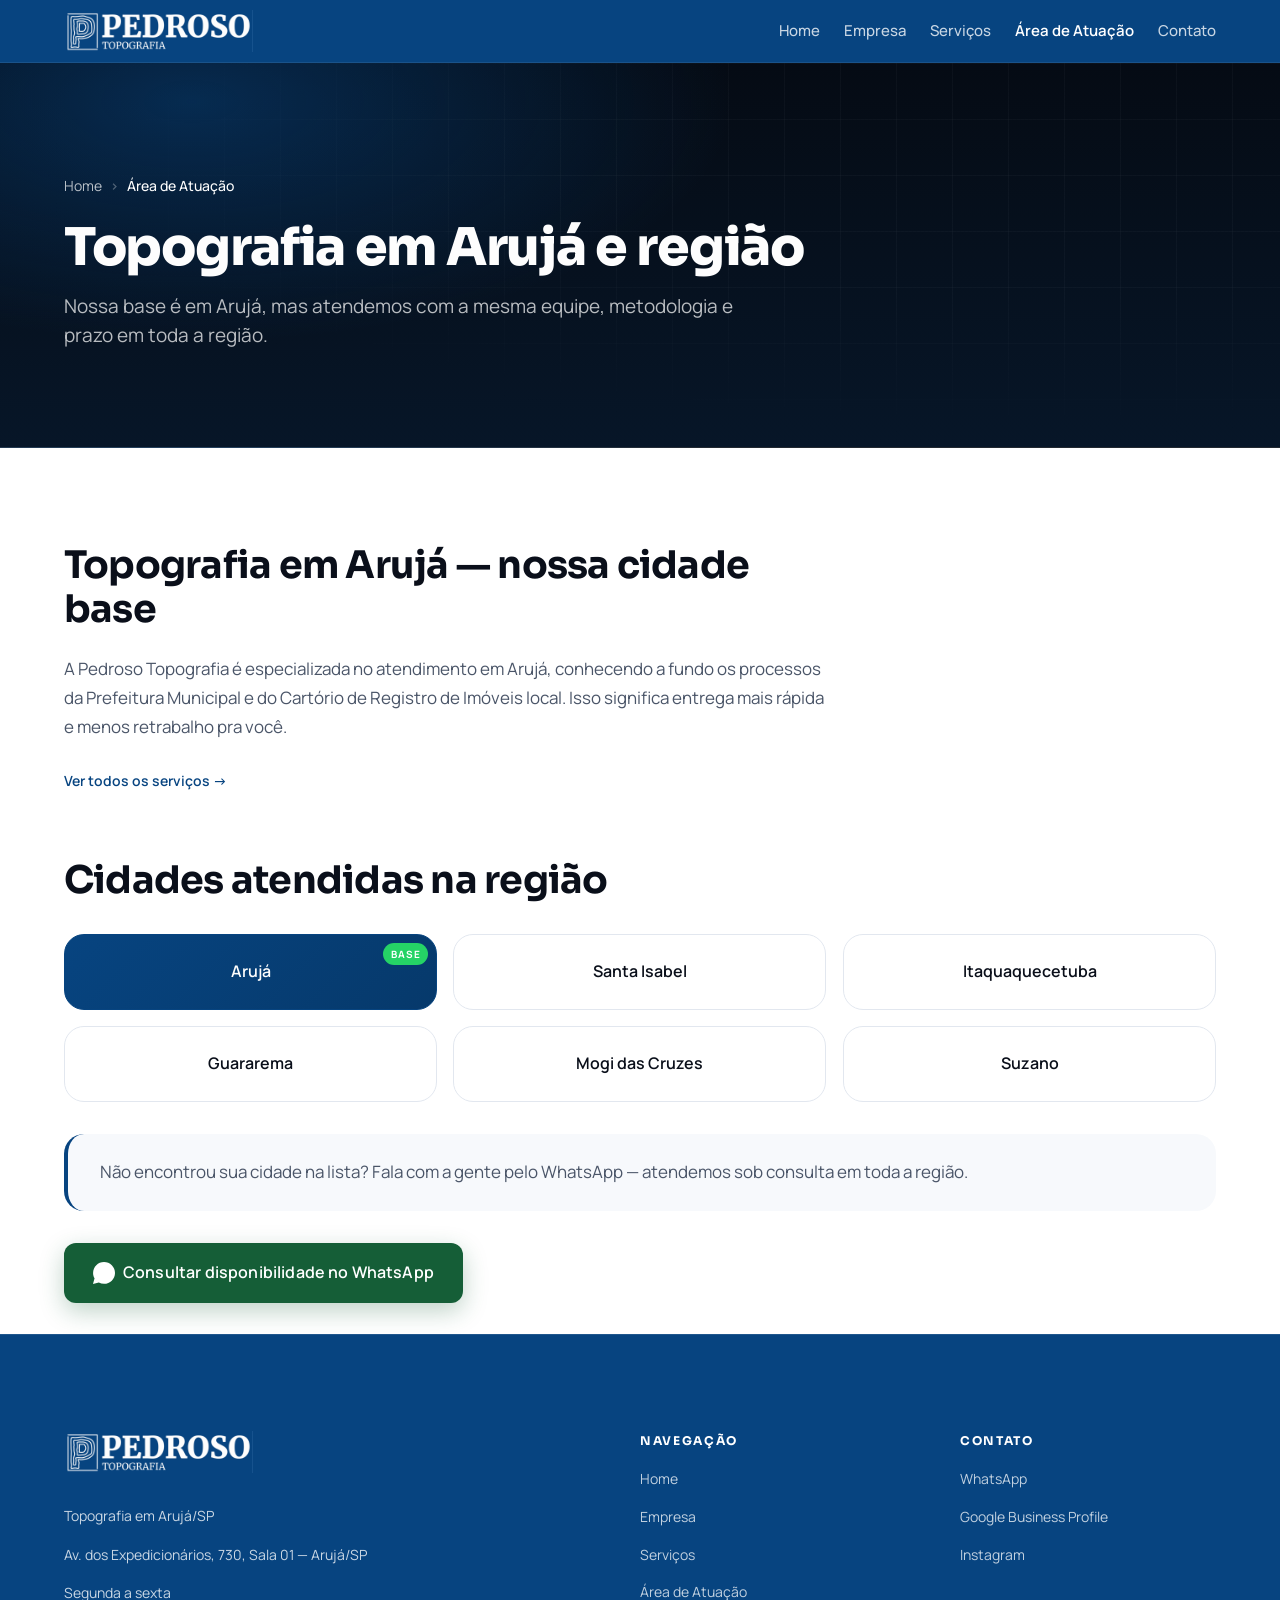
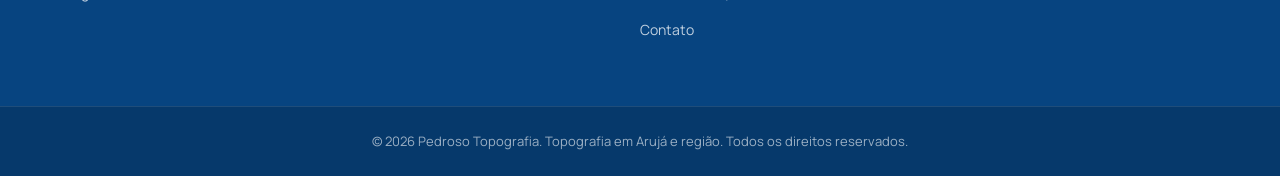
==== commit f0f3aa87: "Add files via upload" ====
--- a/area-de-atuacao.html
+++ b/area-de-atuacao.html
@@ -1,161 +1,161 @@
-<!DOCTYPE html>
-<html lang="pt-BR">
-<head>
-<meta charset="UTF-8">
-<meta name="viewport" content="width=device-width, initial-scale=1.0">
-<title>Topografia em Arujá e Região | Pedroso — Área de Atendimento</title>
-<meta name="description" content="Atendemos Arujá, Santa Isabel, Itaquaquecetuba, Guararema, Mogi das Cruzes e Suzano. Topografia com equipe própria e atendimento local rápido.">
-<meta name="theme-color" content="#050B14">
-<link rel="preconnect" href="https://fonts.googleapis.com">
-<link rel="preconnect" href="https://fonts.gstatic.com" crossorigin>
-<link href="https://fonts.googleapis.com/css2?family=Manrope:wght@400;500;600;700;800&family=Sora:wght@600;700;800&display=swap" rel="stylesheet">
-<link rel="canonical" href="https://pedrosotopografia.com.br/area-de-atuacao.html">
-<meta name="robots" content="index, follow, max-image-preview:large">
-<meta name="author" content="Pedroso Topografia">
-<meta name="geo.region" content="BR-SP">
-<meta name="geo.placename" content="Arujá">
-<meta property="og:title" content="Topografia em Arujá e Região | Pedroso — Área de Atendimento">
-<meta property="og:description" content="Atendemos Arujá, Santa Isabel, Itaquaquecetuba, Guararema, Mogi das Cruzes e Suzano. Topografia com equipe própria e atendimento local rápido.">
-<meta property="og:url" content="https://pedrosotopografia.com.br/area-de-atuacao.html">
-<meta property="og:type" content="website">
-<meta property="og:site_name" content="Pedroso Topografia">
-<meta property="og:locale" content="pt_BR">
-<meta property="og:image" content="https://pedrosotopografia.com.br/Logo%20Pedroso%20Topografia.png">
-<meta name="twitter:card" content="summary_large_image">
-<meta name="twitter:title" content="Topografia em Arujá e Região | Pedroso — Área de Atendimento">
-<meta name="twitter:description" content="Atendemos Arujá, Santa Isabel, Itaquaquecetuba, Guararema, Mogi das Cruzes e Suzano. Topografia com equipe própria e atendimento local rápido.">
-<meta name="twitter:image" content="https://pedrosotopografia.com.br/Logo%20Pedroso%20Topografia.png">
-<link rel="stylesheet" href="styles.css">
-<script type="application/ld+json" data-breadcrumb>{"@context": "https://schema.org", "@type": "BreadcrumbList", "itemListElement": [{"@type": "ListItem", "position": 1, "name": "Home", "item": "https://pedrosotopografia.com.br/"}, {"@type": "ListItem", "position": 2, "name": "Área de Atuação", "item": "https://pedrosotopografia.com.br/area-de-atuacao.html"}]}</script>
-</head>
-<body>
-
-<a class="skip-link" href="#main">Pular para o conteúdo principal</a>
-
-<header class="site-header" id="siteHeader">
-  <div class="container">
-    <nav class="nav" aria-label="Navegação principal">
-      <a href="index.html" class="logo" aria-label="Pedroso Topografia — Início">
-        <img src="Logo Pedroso Topografia.png" alt="Pedroso Topografia" class="logo-img">
-      </a>
-      <ul class="nav-menu">
-        <li><a href="index.html">Home</a></li>
-        <li><a href="empresa.html">Empresa</a></li>
-        <li><a href="servicos.html">Serviços</a></li>
-        <li><a href="area-de-atuacao.html" aria-current="page">Área de Atuação</a></li>
-        <li><a href="contato.html">Contato</a></li>
-      </ul>
-      <button class="nav-toggle" id="navToggle" aria-label="Abrir menu" aria-expanded="false" aria-controls="mobileMenu">
-        <svg width="22" height="22" viewBox="0 0 24 24" fill="none" stroke="currentColor" stroke-width="2" aria-hidden="true"><line x1="3" y1="6" x2="21" y2="6"/><line x1="3" y1="12" x2="21" y2="12"/><line x1="3" y1="18" x2="21" y2="18"/></svg>
-      </button>
-    </nav>
-    <div class="mobile-menu" id="mobileMenu">
-      <a href="index.html">Home</a>
-      <a href="empresa.html">Empresa</a>
-      <a href="servicos.html">Serviços</a>
-      <a href="area-de-atuacao.html" aria-current="page">Área de Atuação</a>
-      <a href="contato.html">Contato</a>
-      <a class="btn btn-wa" href="https://wa.me/55" target="_blank" rel="noopener" style="margin-top:8px">
-        <svg class="wa-icon" viewBox="0 0 24 24" fill="currentColor" aria-hidden="true"><path d="M20.52 3.449C18.24 1.245 15.24 0 12.045 0 5.463 0 .103 5.334.1 11.892c0 2.096.549 4.14 1.594 5.945L0 24l6.335-1.652c1.746.943 3.71 1.444 5.71 1.447h.006c6.585 0 11.946-5.336 11.949-11.896 0-3.176-1.24-6.165-3.495-8.411l.015-.039z"/></svg>
-        Falar no WhatsApp
-      </a>
-    </div>
-  </div>
-</header>
-
-<main id="main">
-
-  <header class="page-header-dark">
-    <div class="container">
-      <ol class="breadcrumbs reveal" aria-label="Trilha de navegação">
-        <li><a href="index.html">Home</a></li>
-        <li><span aria-current="page">Área de Atuação</span></li>
-      </ol>
-      <h1 class="reveal" data-delay="1">Topografia em Arujá e região</h1>
-      <p class="lead reveal" data-delay="2">Nossa base é em Arujá, mas atendemos com a mesma equipe, metodologia e prazo em toda a região.</p>
-    </div>
-  </header>
-
-  <section>
-    <div class="container">
-      <div class="prose">
-        <h2>Topografia em Arujá — nossa cidade base</h2>
-        <p>A Pedroso Topografia é especializada no atendimento em Arujá, conhecendo a fundo os processos da Prefeitura Municipal e do Cartório de Registro de Imóveis local. Isso significa entrega mais rápida e menos retrabalho pra você.</p>
-        <p><a href="servicos.html" class="card-link" style="padding-top:0">Ver todos os serviços →</a></p>
-      </div>
-
-      <h2 style="margin-top:var(--s5)">Cidades atendidas na região</h2>
-      <div class="cities-grid">
-        <div class="city-item base">Arujá</div>
-        <div class="city-item reveal">Santa Isabel</div>
-        <div class="city-item reveal">Itaquaquecetuba</div>
-        <div class="city-item reveal">Guararema</div>
-        <div class="city-item reveal">Mogi das Cruzes</div>
-        <div class="city-item reveal">Suzano</div>
-      </div>
-
-      <div class="quote-block" style="margin-top:var(--s4)">
-        <p>Não encontrou sua cidade na lista? Fala com a gente pelo WhatsApp — atendemos sob consulta em toda a região.</p>
-      </div>
-
-      <div style="margin-top:var(--s4)">
-        <a class="btn btn-wa" href="https://wa.me/55" target="_blank" rel="noopener">
-          <svg class="wa-icon" viewBox="0 0 24 24" fill="currentColor" aria-hidden="true"><path d="M20.52 3.449C18.24 1.245 15.24 0 12.045 0 5.463 0 .103 5.334.1 11.892c0 2.096.549 4.14 1.594 5.945L0 24l6.335-1.652c1.746.943 3.71 1.444 5.71 1.447h.006c6.585 0 11.946-5.336 11.949-11.896 0-3.176-1.24-6.165-3.495-8.411l.015-.039z"/></svg>
-          Consultar disponibilidade no WhatsApp
-        </a>
-      </div>
-    </div>
-  </section>
-
-</main>
-
-<footer class="site-footer">
-  <div class="container">
-    <div class="footer-grid">
-      <div class="footer-brand">
-        <a href="index.html" class="logo" aria-label="Pedroso Topografia" style="margin-bottom:var(--s2)">
-          <img src="Logo Pedroso Topografia.png" alt="Pedroso Topografia" class="logo-img">
-        </a>
-        <p>Topografia em Arujá/SP</p>
-        <p>Av. dos Expedicionários, 730, Sala 01 — Arujá/SP</p>
-        <p>Segunda a sexta</p>
-      </div>
-      <div>
-        <div class="footer-title">Navegação</div>
-        <ul class="footer-nav">
-          <li><a href="index.html">Home</a></li>
-          <li><a href="empresa.html">Empresa</a></li>
-          <li><a href="servicos.html">Serviços</a></li>
-          <li><a href="area-de-atuacao.html">Área de Atuação</a></li>
-          <li><a href="contato.html">Contato</a></li>
-        </ul>
-      </div>
-      <div>
-        <div class="footer-title">Contato</div>
-        <ul class="footer-nav">
-          <li><a href="https://wa.me/55" target="_blank" rel="noopener">WhatsApp</a></li>
-          <li><a href="#" target="_blank" rel="noopener">Google Business Profile</a></li>
-          <li><a href="#" target="_blank" rel="noopener">Instagram</a></li>
-        </ul>
-      </div>
-    </div>
-    <div class="footer-bottom">
-      © 2026 Pedroso Topografia. Topografia em Arujá e região. Todos os direitos reservados.
-    </div>
-  </div>
-</footer>
-
-<div class="mobile-cta-bar show" aria-hidden="false">
-  <a class="btn btn-wa" href="https://wa.me/55" target="_blank" rel="noopener">
-    <svg class="wa-icon" viewBox="0 0 24 24" fill="currentColor" aria-hidden="true"><path d="M20.52 3.449C18.24 1.245 15.24 0 12.045 0 5.463 0 .103 5.334.1 11.892c0 2.096.549 4.14 1.594 5.945L0 24l6.335-1.652c1.746.943 3.71 1.444 5.71 1.447h.006c6.585 0 11.946-5.336 11.949-11.896 0-3.176-1.24-6.165-3.495-8.411l.015-.039z"/></svg>
-    Falar no WhatsApp
-  </a>
-</div>
-
-<a class="wa-float" href="https://wa.me/55" target="_blank" rel="noopener" aria-label="Falar no WhatsApp">
-  <svg viewBox="0 0 24 24" fill="currentColor" aria-hidden="true"><path d="M20.52 3.449C18.24 1.245 15.24 0 12.045 0 5.463 0 .103 5.334.1 11.892c0 2.096.549 4.14 1.594 5.945L0 24l6.335-1.652c1.746.943 3.71 1.444 5.71 1.447h.006c6.585 0 11.946-5.336 11.949-11.896 0-3.176-1.24-6.165-3.495-8.411l.015-.039z"/></svg>
-</a>
-
-<script src="main.js" defer></script>
-</body>
-</html>
+<!DOCTYPE html>
+<html lang="pt-BR">
+<head>
+<meta charset="UTF-8">
+<meta name="viewport" content="width=device-width, initial-scale=1.0">
+<title>Topografia em Arujá e Região | Pedroso — Área de Atendimento</title>
+<meta name="description" content="Atendemos Arujá, Santa Isabel, Itaquaquecetuba, Guararema, Mogi das Cruzes e Suzano. Topografia com equipe própria e atendimento local rápido.">
+<meta name="theme-color" content="#050B14">
+<link rel="preconnect" href="https://fonts.googleapis.com">
+<link rel="preconnect" href="https://fonts.gstatic.com" crossorigin>
+<link href="https://fonts.googleapis.com/css2?family=Manrope:wght@400;500;600;700;800&family=Sora:wght@600;700;800&display=swap" rel="stylesheet">
+<link rel="canonical" href="https://pedrosotopografia.com.br/area-de-atuacao.html">
+<meta name="robots" content="index, follow, max-image-preview:large">
+<meta name="author" content="Pedroso Topografia">
+<meta name="geo.region" content="BR-SP">
+<meta name="geo.placename" content="Arujá">
+<meta property="og:title" content="Topografia em Arujá e Região | Pedroso — Área de Atendimento">
+<meta property="og:description" content="Atendemos Arujá, Santa Isabel, Itaquaquecetuba, Guararema, Mogi das Cruzes e Suzano. Topografia com equipe própria e atendimento local rápido.">
+<meta property="og:url" content="https://pedrosotopografia.com.br/area-de-atuacao.html">
+<meta property="og:type" content="website">
+<meta property="og:site_name" content="Pedroso Topografia">
+<meta property="og:locale" content="pt_BR">
+<meta property="og:image" content="https://pedrosotopografia.com.br/Logo%20Pedroso%20Topografia.png">
+<meta name="twitter:card" content="summary_large_image">
+<meta name="twitter:title" content="Topografia em Arujá e Região | Pedroso — Área de Atendimento">
+<meta name="twitter:description" content="Atendemos Arujá, Santa Isabel, Itaquaquecetuba, Guararema, Mogi das Cruzes e Suzano. Topografia com equipe própria e atendimento local rápido.">
+<meta name="twitter:image" content="https://pedrosotopografia.com.br/Logo%20Pedroso%20Topografia.png">
+<link rel="stylesheet" href="styles.css">
+<script type="application/ld+json" data-breadcrumb>{"@context": "https://schema.org", "@type": "BreadcrumbList", "itemListElement": [{"@type": "ListItem", "position": 1, "name": "Home", "item": "https://pedrosotopografia.com.br/"}, {"@type": "ListItem", "position": 2, "name": "Área de Atuação", "item": "https://pedrosotopografia.com.br/area-de-atuacao.html"}]}</script>
+</head>
+<body>
+
+<a class="skip-link" href="#main">Pular para o conteúdo principal</a>
+
+<header class="site-header" id="siteHeader">
+  <div class="container">
+    <nav class="nav" aria-label="Navegação principal">
+      <a href="index.html" class="logo" aria-label="Pedroso Topografia — Início">
+        <img src="Logo Pedroso Topografia.png" alt="Pedroso Topografia" class="logo-img">
+      </a>
+      <ul class="nav-menu">
+        <li><a href="index.html">Home</a></li>
+        <li><a href="empresa.html">Empresa</a></li>
+        <li><a href="servicos.html">Serviços</a></li>
+        <li><a href="area-de-atuacao.html" aria-current="page">Área de Atuação</a></li>
+        <li><a href="contato.html">Contato</a></li>
+      </ul>
+      <button class="nav-toggle" id="navToggle" aria-label="Abrir menu" aria-expanded="false" aria-controls="mobileMenu">
+        <svg width="22" height="22" viewBox="0 0 24 24" fill="none" stroke="currentColor" stroke-width="2" aria-hidden="true"><line x1="3" y1="6" x2="21" y2="6"/><line x1="3" y1="12" x2="21" y2="12"/><line x1="3" y1="18" x2="21" y2="18"/></svg>
+      </button>
+    </nav>
+    <div class="mobile-menu" id="mobileMenu">
+      <a href="index.html">Home</a>
+      <a href="empresa.html">Empresa</a>
+      <a href="servicos.html">Serviços</a>
+      <a href="area-de-atuacao.html" aria-current="page">Área de Atuação</a>
+      <a href="contato.html">Contato</a>
+      <a class="btn btn-wa" href="https://wa.me/55" target="_blank" rel="noopener" style="margin-top:8px">
+        <svg class="wa-icon" viewBox="0 0 24 24" fill="currentColor" aria-hidden="true"><path d="M20.52 3.449C18.24 1.245 15.24 0 12.045 0 5.463 0 .103 5.334.1 11.892c0 2.096.549 4.14 1.594 5.945L0 24l6.335-1.652c1.746.943 3.71 1.444 5.71 1.447h.006c6.585 0 11.946-5.336 11.949-11.896 0-3.176-1.24-6.165-3.495-8.411l.015-.039z"/></svg>
+        Falar no WhatsApp
+      </a>
+    </div>
+  </div>
+</header>
+
+<main id="main">
+
+  <header class="page-header-dark">
+    <div class="container">
+      <ol class="breadcrumbs reveal" aria-label="Trilha de navegação">
+        <li><a href="index.html">Home</a></li>
+        <li><span aria-current="page">Área de Atuação</span></li>
+      </ol>
+      <h1 class="reveal" data-delay="1">Topografia em Arujá e região</h1>
+      <p class="lead reveal" data-delay="2">Nossa base é em Arujá, mas atendemos com a mesma equipe, metodologia e prazo em toda a região.</p>
+    </div>
+  </header>
+
+  <section>
+    <div class="container">
+      <div class="prose">
+        <h2>Topografia em Arujá — nossa cidade base</h2>
+        <p>A Pedroso Topografia é especializada no atendimento em Arujá, conhecendo a fundo os processos da Prefeitura Municipal e do Cartório de Registro de Imóveis local. Isso significa entrega mais rápida e menos retrabalho pra você.</p>
+        <p><a href="servicos.html" class="card-link" style="padding-top:0">Ver todos os serviços →</a></p>
+      </div>
+
+      <h2 style="margin-top:var(--s5)">Cidades atendidas na região</h2>
+      <div class="cities-grid">
+        <div class="city-item base">Arujá</div>
+        <div class="city-item reveal">Santa Isabel</div>
+        <div class="city-item reveal">Itaquaquecetuba</div>
+        <div class="city-item reveal">Guararema</div>
+        <div class="city-item reveal">Mogi das Cruzes</div>
+        <div class="city-item reveal">Suzano</div>
+      </div>
+
+      <div class="quote-block" style="margin-top:var(--s4)">
+        <p>Não encontrou sua cidade na lista? Fala com a gente pelo WhatsApp — atendemos sob consulta em toda a região.</p>
+      </div>
+
+      <div style="margin-top:var(--s4)">
+        <a class="btn btn-wa" href="https://wa.me/55" target="_blank" rel="noopener">
+          <svg class="wa-icon" viewBox="0 0 24 24" fill="currentColor" aria-hidden="true"><path d="M20.52 3.449C18.24 1.245 15.24 0 12.045 0 5.463 0 .103 5.334.1 11.892c0 2.096.549 4.14 1.594 5.945L0 24l6.335-1.652c1.746.943 3.71 1.444 5.71 1.447h.006c6.585 0 11.946-5.336 11.949-11.896 0-3.176-1.24-6.165-3.495-8.411l.015-.039z"/></svg>
+          Consultar disponibilidade no WhatsApp
+        </a>
+      </div>
+    </div>
+  </section>
+
+</main>
+
+<footer class="site-footer">
+  <div class="container">
+    <div class="footer-grid">
+      <div class="footer-brand">
+        <a href="index.html" class="logo" aria-label="Pedroso Topografia" style="margin-bottom:var(--s2)">
+          <img src="Logo Pedroso Topografia.png" alt="Pedroso Topografia" class="logo-img">
+        </a>
+        <p>Topografia em Arujá/SP</p>
+        <p>Av. dos Expedicionários, 730, Sala 01 — Arujá/SP</p>
+        <p>Segunda a sexta</p>
+      </div>
+      <div>
+        <div class="footer-title">Navegação</div>
+        <ul class="footer-nav">
+          <li><a href="index.html">Home</a></li>
+          <li><a href="empresa.html">Empresa</a></li>
+          <li><a href="servicos.html">Serviços</a></li>
+          <li><a href="area-de-atuacao.html">Área de Atuação</a></li>
+          <li><a href="contato.html">Contato</a></li>
+        </ul>
+      </div>
+      <div>
+        <div class="footer-title">Contato</div>
+        <ul class="footer-nav">
+          <li><a href="https://wa.me/55" target="_blank" rel="noopener">WhatsApp</a></li>
+          <li><a href="#" target="_blank" rel="noopener">Google Business Profile</a></li>
+          <li><a href="#" target="_blank" rel="noopener">Instagram</a></li>
+        </ul>
+      </div>
+    </div>
+    <div class="footer-bottom">
+      © 2026 Pedroso Topografia. Topografia em Arujá e região. Todos os direitos reservados.
+    </div>
+  </div>
+</footer>
+
+<div class="mobile-cta-bar show" aria-hidden="false">
+  <a class="btn btn-wa" href="https://wa.me/55" target="_blank" rel="noopener">
+    <svg class="wa-icon" viewBox="0 0 24 24" fill="currentColor" aria-hidden="true"><path d="M20.52 3.449C18.24 1.245 15.24 0 12.045 0 5.463 0 .103 5.334.1 11.892c0 2.096.549 4.14 1.594 5.945L0 24l6.335-1.652c1.746.943 3.71 1.444 5.71 1.447h.006c6.585 0 11.946-5.336 11.949-11.896 0-3.176-1.24-6.165-3.495-8.411l.015-.039z"/></svg>
+    Falar no WhatsApp
+  </a>
+</div>
+
+<a class="wa-float" href="https://wa.me/55" target="_blank" rel="noopener" aria-label="Falar no WhatsApp">
+  <svg viewBox="0 0 24 24" fill="currentColor" aria-hidden="true"><path d="M20.52 3.449C18.24 1.245 15.24 0 12.045 0 5.463 0 .103 5.334.1 11.892c0 2.096.549 4.14 1.594 5.945L0 24l6.335-1.652c1.746.943 3.71 1.444 5.71 1.447h.006c6.585 0 11.946-5.336 11.949-11.896 0-3.176-1.24-6.165-3.495-8.411l.015-.039z"/></svg>
+</a>
+
+<script src="main.js" defer></script>
+</body>
+</html>
--- a/styles.css
+++ b/styles.css
@@ -1,821 +1,1266 @@
-/* ============================================================
-   Pedroso Topografia — Design System
-   Tokens, tipografia, componentes, motion
-   ============================================================ */
-
-:root{
-  /* Brand */
-  --brand:#074480;
-  --brand-dark:#06396B;
-  --brand-deep:#04263F;
-  --brand-tint:#EAF1F8;
-
-  /* Neutral */
-  --bg:#FFFFFF;
-  --bg-dark:#050B14;
-  --bg-dark-2:#071628;
-  --ink:#0A0F1A;
-  --ink-inv:#FDFDFD;
-  --muted:#4A5568;
-  --muted-inv:rgba(253,253,253,0.72);
-  --card:#F7F9FC;
-  --card-2:#EEF2F7;
-  --border:#E2E7EF;
-  --border-strong:#CFD6E0;
-  --border-dark:rgba(253,253,253,0.12);
-
-  /* Action */
-  --wa:#25D366;
-  --wa-hover:#1EBE5B;
-  --amber:#F5A623;
-
-  /* Spacing (8px grid) */
-  --s1:8px; --s2:16px; --s3:24px; --s4:32px; --s5:64px; --s6:96px; --s7:128px;
-
-  /* Radius */
-  --r-btn:12px; --r-card:20px; --r-input:10px; --r-hero:28px; --r-pill:999px;
-
-  /* Motion */
-  --ease-out: cubic-bezier(0.16, 1, 0.3, 1);
-  --ease-in-out: cubic-bezier(0.65, 0, 0.35, 1);
-  --dur-fast: 180ms;
-  --dur-med: 320ms;
-  --dur-slow: 520ms;
-
-  /* Type */
-  --font-display: 'Sora', 'Manrope', -apple-system, BlinkMacSystemFont, sans-serif;
-  --font-body:    'Manrope', -apple-system, BlinkMacSystemFont, 'Segoe UI', sans-serif;
-
-  /* Shadows */
-  --shadow-sm: 0 2px 8px rgba(7,68,128,0.06);
-  --shadow-md: 0 8px 24px rgba(7,68,128,0.08);
-  --shadow-lg: 0 20px 48px rgba(7,68,128,0.14);
-  --shadow-wa: 0 10px 28px rgba(37,211,102,0.35);
-}
-
-*,*::before,*::after{box-sizing:border-box}
-html{scroll-behavior:smooth;-webkit-text-size-adjust:100%}
-body{
-  margin:0;
-  font-family:var(--font-body);
-  background:var(--bg);
-  color:var(--ink);
-  font-size:16px;
-  line-height:1.6;
-  -webkit-font-smoothing:antialiased;
-  -moz-osx-font-smoothing:grayscale;
-  text-rendering:optimizeLegibility;
-}
-img,svg{max-width:100%;display:block}
-a{color:inherit;text-decoration:none}
-h1,h2,h3,h4,h5{margin:0 0 var(--s3);line-height:1.15;font-family:var(--font-display);font-weight:700;color:var(--ink);letter-spacing:-0.015em}
-h1{font-size:clamp(34px,5.2vw,64px);font-weight:800;letter-spacing:-0.025em;line-height:1.05}
-h2{font-size:clamp(28px,3.6vw,44px);letter-spacing:-0.02em}
-h3{font-size:clamp(20px,2vw,26px)}
-h4{font-size:clamp(17px,1.5vw,20px);font-weight:600}
-p{margin:0 0 var(--s2)}
-
-.container{max-width:1200px;margin:0 auto;padding:0 var(--s3)}
-.container-narrow{max-width:820px;margin:0 auto;padding:0 var(--s3)}
-.muted{color:var(--muted)}
-
-/* ============================================================
-   Accessibility helpers
-   ============================================================ */
-
-.skip-link{position:absolute;left:-9999px;top:0;background:var(--brand);color:#fff;padding:12px 16px;z-index:9999;font-weight:600;border-radius:0 0 var(--r-btn) 0}
-.skip-link:focus{left:0}
-
-a:focus-visible, button:focus-visible{outline:2px solid var(--wa);outline-offset:3px;border-radius:6px}
-
-.sr-only{position:absolute;width:1px;height:1px;padding:0;margin:-1px;overflow:hidden;clip:rect(0,0,0,0);white-space:nowrap;border:0}
-
-/* ============================================================
-   Header / Nav
-   ============================================================ */
-
-.site-header{
-  position:sticky;top:0;z-index:100;
-  background:var(--brand);
-  border-bottom:1px solid rgba(255,255,255,0.08);
-  transition:box-shadow var(--dur-med) var(--ease-out);
-}
-.site-header.scrolled{box-shadow:0 4px 20px rgba(0,0,0,0.25)}
-.site-header .nav-menu a{color:rgba(255,255,255,0.78)}
-.site-header .nav-menu a:hover,
-.site-header .nav-menu a:focus{color:#fff}
-.site-header .nav-menu a[aria-current="page"]{color:#fff;font-weight:600}
-.site-header .nav-menu a::after{background:#fff;height:2px;bottom:-2px}
-.site-header .nav-toggle{color:#fff;border-color:rgba(255,255,255,0.24)}
-.site-header .nav-toggle:hover{background:rgba(255,255,255,0.08)}
-
-.nav{display:flex;align-items:center;justify-content:space-between;gap:var(--s2);padding:10px 0;min-height:60px;flex-wrap:nowrap;transition:padding var(--dur-med) var(--ease-out)}
-.logo{display:inline-flex;align-items:center;gap:var(--s1);color:var(--ink);transition:opacity var(--dur-fast) var(--ease-out)}
-.logo:hover{opacity:0.85}
-.logo-img{height:36px;width:auto;display:block;transition:height var(--dur-med) var(--ease-out)}
-@media (min-width:768px){.logo-img{height:42px}}
-.site-header.compact .nav{padding:6px 0;min-height:52px}
-.site-header.compact .logo-img{height:32px}
-@media (min-width:768px){.site-header.compact .logo-img{height:36px}}
-
-.nav-menu{display:none;gap:var(--s3);list-style:none;padding:0;margin:0;flex-wrap:nowrap;white-space:nowrap}
-.nav-menu a{
-  color:var(--muted);font-weight:500;font-size:15px;
-  transition:color var(--dur-fast) var(--ease-out);
-  position:relative;padding:6px 0;
-}
-.nav-menu a::after{
-  content:"";position:absolute;left:0;right:0;bottom:0;height:2px;
-  background:var(--brand);transform:scaleX(0);transform-origin:right center;
-  transition:transform var(--dur-med) var(--ease-out);
-}
-.nav-menu a:hover::after,.nav-menu a:focus::after,.nav-menu a[aria-current="page"]::after{transform:scaleX(1);transform-origin:left center}
-.nav-menu a:hover,.nav-menu a:focus{color:var(--ink)}
-.nav-menu a[aria-current="page"]{color:var(--brand);font-weight:600}
-
-.nav-cta{display:none}
-@media (min-width:1024px){
-  .nav-menu{display:flex}
-  .nav-cta{display:inline-flex}
-}
-
-.nav-toggle{
-  display:inline-flex;align-items:center;justify-content:center;
-  width:44px;height:44px;background:transparent;border:1px solid var(--border);border-radius:var(--r-btn);
-  color:var(--ink);cursor:pointer;
-  transition:background var(--dur-fast) var(--ease-out), border-color var(--dur-fast) var(--ease-out);
-}
-.nav-toggle:hover{background:var(--card)}
-@media (min-width:1024px){.nav-toggle{display:none}}
-
-/* Compact mode on desktop: menu collapses to hamburger on scroll, hover expands back */
-@media (min-width:1024px) and (hover:hover){
-  .site-header.compact .nav-menu{
-    opacity:0;visibility:hidden;pointer-events:none;
-    transform:translateY(-6px);
-    transition:opacity var(--dur-fast) var(--ease-out), transform var(--dur-fast) var(--ease-out), visibility 0s linear var(--dur-fast);
-  }
-  .site-header.compact .nav-toggle{
-    display:inline-flex;
-    opacity:1;transition:opacity var(--dur-fast) var(--ease-out);
-  }
-  .site-header.compact:hover .nav-menu,
-  .site-header.compact:focus-within .nav-menu{
-    opacity:1;visibility:visible;pointer-events:auto;transform:none;
-    transition:opacity var(--dur-med) var(--ease-out), transform var(--dur-med) var(--ease-out), visibility 0s;
-  }
-  .site-header.compact:hover .nav-toggle,
-  .site-header.compact:focus-within .nav-toggle{
-    opacity:0;pointer-events:none;
-  }
-}
-
-.mobile-menu{display:none;flex-direction:column;gap:var(--s2);padding:var(--s3) 0;border-top:1px solid var(--border)}
-.mobile-menu.open{display:flex}
-.mobile-menu a{padding:12px 4px;color:var(--ink);font-weight:500;border-bottom:1px solid var(--border)}
-.mobile-menu a:last-child{border-bottom:none}
-.mobile-menu a[aria-current="page"]{color:var(--brand);font-weight:600}
-
-/* ============================================================
-   Buttons
-   ============================================================ */
-
-.btn{
-  display:inline-flex;align-items:center;justify-content:center;gap:var(--s1);
-  padding:16px 28px;border-radius:var(--r-btn);
-  font-family:var(--font-body);font-weight:600;font-size:16px;letter-spacing:0.01em;
-  cursor:pointer;border:1px solid transparent;
-  transition:transform var(--dur-fast) var(--ease-out), box-shadow var(--dur-med) var(--ease-out), background var(--dur-fast) var(--ease-out), border-color var(--dur-fast) var(--ease-out), color var(--dur-fast) var(--ease-out);
-  min-height:48px;text-align:center;text-decoration:none;
-  will-change:transform;
-}
-.btn-wa{background:#155e37;color:#fff;box-shadow:0 8px 24px rgba(21,94,55,0.28)}
-.btn-wa:hover,.btn-wa:focus{background:#1b7a45;color:#fff;transform:translateY(-2px);box-shadow:0 14px 32px rgba(21,94,55,0.4)}
-.btn-secondary{background:transparent;border-color:var(--border-strong);color:var(--ink)}
-.btn-secondary:hover,.btn-secondary:focus{border-color:var(--brand);background:var(--brand-tint);color:var(--brand)}
-.btn-on-dark{background:transparent;border-color:rgba(253,253,253,0.28);color:var(--ink-inv)}
-.btn-on-dark:hover,.btn-on-dark:focus{background:rgba(253,253,253,0.08);border-color:var(--ink-inv);color:var(--ink-inv)}
-.btn-lg{padding:20px 36px;font-size:17px;min-height:56px}
-.btn .arrow{display:inline-block;transition:transform var(--dur-fast) var(--ease-out)}
-.btn:hover .arrow, .btn:focus .arrow{transform:translateX(3px)}
-
-.wa-icon{width:22px;height:22px;flex-shrink:0}
-
-/* ============================================================
-   Hero (Home) — dark premium
-   ============================================================ */
-
+/* ============================================================
+   Pedroso Topografia — Design System
+   Tokens, tipografia, componentes, motion
+   ============================================================ */
+
+:root{
+  /* Brand */
+  --brand:#074480;
+  --brand-dark:#06396B;
+  --brand-deep:#04263F;
+  --brand-tint:#EAF1F8;
+
+  /* Neutral */
+  --bg:#FFFFFF;
+  --bg-dark:#050B14;
+  --bg-dark-2:#071628;
+  --ink:#0A0F1A;
+  --ink-inv:#FDFDFD;
+  --muted:#4A5568;
+  --muted-inv:rgba(253,253,253,0.72);
+  --card:#F7F9FC;
+  --card-2:#EEF2F7;
+  --border:#E2E7EF;
+  --border-strong:#CFD6E0;
+  --border-dark:rgba(253,253,253,0.12);
+
+  /* Action */
+  --wa:#25D366;
+  --wa-hover:#1EBE5B;
+  --amber:#F5A623;
+
+  /* Spacing (8px grid) */
+  --s1:8px; --s2:16px; --s3:24px; --s4:32px; --s5:64px; --s6:96px; --s7:128px;
+
+  /* Radius */
+  --r-btn:12px; --r-card:20px; --r-input:10px; --r-hero:28px; --r-pill:999px;
+
+  /* Motion */
+  --ease-out: cubic-bezier(0.16, 1, 0.3, 1);
+  --ease-in-out: cubic-bezier(0.65, 0, 0.35, 1);
+  --dur-fast: 180ms;
+  --dur-med: 320ms;
+  --dur-slow: 520ms;
+
+  /* Type */
+  --font-display: 'Sora', 'Manrope', -apple-system, BlinkMacSystemFont, sans-serif;
+  --font-body:    'Manrope', -apple-system, BlinkMacSystemFont, 'Segoe UI', sans-serif;
+
+  /* Shadows */
+  --shadow-sm: 0 2px 8px rgba(7,68,128,0.06);
+  --shadow-md: 0 8px 24px rgba(7,68,128,0.08);
+  --shadow-lg: 0 20px 48px rgba(7,68,128,0.14);
+  --shadow-wa: 0 10px 28px rgba(37,211,102,0.35);
+}
+
+*,*::before,*::after{box-sizing:border-box}
+html{scroll-behavior:smooth;-webkit-text-size-adjust:100%}
+body{
+  margin:0;
+  font-family:var(--font-body);
+  background:var(--bg);
+  color:var(--ink);
+  font-size:16px;
+  line-height:1.6;
+  -webkit-font-smoothing:antialiased;
+  -moz-osx-font-smoothing:grayscale;
+  text-rendering:optimizeLegibility;
+}
+img,svg{max-width:100%;display:block}
+a{color:inherit;text-decoration:none}
+h1,h2,h3,h4,h5{margin:0 0 var(--s3);line-height:1.15;font-family:var(--font-display);font-weight:700;color:var(--ink);letter-spacing:-0.015em}
+h1{font-size:clamp(34px,5.2vw,64px);font-weight:800;letter-spacing:-0.025em;line-height:1.05}
+h2{font-size:clamp(26px,3vw,38px);letter-spacing:-0.02em}
+h3{font-size:clamp(20px,2vw,26px)}
+h4{font-size:clamp(17px,1.5vw,20px);font-weight:600}
+p{margin:0 0 var(--s2)}
+
+.container{max-width:1200px;margin:0 auto;padding:0 var(--s3)}
+.container-narrow{max-width:820px;margin:0 auto;padding:0 var(--s3)}
+.muted{color:var(--muted)}
+
+/* ============================================================
+   Accessibility helpers
+   ============================================================ */
+
+.skip-link{position:absolute;left:-9999px;top:0;background:var(--brand);color:#fff;padding:12px 16px;z-index:9999;font-weight:600;border-radius:0 0 var(--r-btn) 0}
+.skip-link:focus{left:0}
+
+a:focus-visible, button:focus-visible{outline:2px solid var(--wa);outline-offset:3px;border-radius:6px}
+
+.sr-only{position:absolute;width:1px;height:1px;padding:0;margin:-1px;overflow:hidden;clip:rect(0,0,0,0);white-space:nowrap;border:0}
+
+/* ============================================================
+   Header / Nav
+   ============================================================ */
+
+.site-header{
+  position:sticky;top:0;z-index:100;
+  background:var(--brand);
+  border-bottom:1px solid rgba(255,255,255,0.08);
+  transition:box-shadow var(--dur-med) var(--ease-out);
+}
+.site-header.scrolled{box-shadow:0 4px 20px rgba(0,0,0,0.25)}
+.site-header .nav-menu a{color:rgba(255,255,255,0.78)}
+.site-header .nav-menu a:hover,
+.site-header .nav-menu a:focus{color:#fff}
+.site-header .nav-menu a[aria-current="page"]{color:#fff;font-weight:600}
+.site-header .nav-menu a::after{background:#fff;height:2px;bottom:-2px}
+.site-header .nav-toggle{color:#fff;border-color:rgba(255,255,255,0.24)}
+.site-header .nav-toggle:hover{background:rgba(255,255,255,0.08)}
+
+.nav{display:flex;align-items:center;justify-content:space-between;gap:var(--s2);padding:10px 0;min-height:60px;flex-wrap:nowrap;transition:padding var(--dur-med) var(--ease-out)}
+.logo{display:inline-flex;align-items:center;gap:var(--s1);color:var(--ink);transition:opacity var(--dur-fast) var(--ease-out)}
+.logo:hover{opacity:0.85}
+.logo-img{height:36px;width:auto;display:block;transition:height var(--dur-med) var(--ease-out)}
+@media (min-width:768px){.logo-img{height:42px}}
+.site-header.compact .nav{padding:6px 0;min-height:52px}
+.site-header.compact .logo-img{height:32px}
+@media (min-width:768px){.site-header.compact .logo-img{height:36px}}
+
+.nav-menu{display:none;gap:var(--s3);list-style:none;padding:0;margin:0;flex-wrap:nowrap;white-space:nowrap}
+.nav-menu a{
+  color:var(--muted);font-weight:500;font-size:15px;
+  transition:color var(--dur-fast) var(--ease-out);
+  position:relative;padding:6px 0;
+}
+.nav-menu a::after{
+  content:"";position:absolute;left:0;right:0;bottom:0;height:2px;
+  background:var(--brand);transform:scaleX(0);transform-origin:right center;
+  transition:transform var(--dur-med) var(--ease-out);
+}
+.nav-menu a:hover::after,.nav-menu a:focus::after{transform:scaleX(1);transform-origin:left center}
+.nav-menu a:hover,.nav-menu a:focus{color:var(--ink)}
+.nav-menu a[aria-current="page"]{color:var(--brand);font-weight:600}
+
+.nav-cta{display:none}
+@media (min-width:1024px){
+  .nav-menu{display:flex}
+  .nav-cta{display:inline-flex}
+}
+
+.nav-toggle{
+  display:inline-flex;align-items:center;justify-content:center;
+  width:44px;height:44px;background:transparent;border:1px solid var(--border);border-radius:var(--r-btn);
+  color:var(--ink);cursor:pointer;
+  transition:background var(--dur-fast) var(--ease-out), border-color var(--dur-fast) var(--ease-out);
+}
+.nav-toggle:hover{background:var(--card)}
+@media (min-width:1024px){.nav-toggle{display:none}}
+
+/* Compact mode on desktop: menu collapses to hamburger on scroll, hover expands back */
+@media (min-width:1024px) and (hover:hover){
+  .site-header.compact .nav-menu{
+    opacity:0;visibility:hidden;pointer-events:none;
+    transform:translateY(-6px);
+    transition:opacity var(--dur-fast) var(--ease-out), transform var(--dur-fast) var(--ease-out), visibility 0s linear var(--dur-fast);
+  }
+  .site-header.compact .nav-toggle{
+    display:inline-flex;
+    opacity:1;transition:opacity var(--dur-fast) var(--ease-out);
+  }
+  .site-header.compact:hover .nav-menu,
+  .site-header.compact:focus-within .nav-menu{
+    opacity:1;visibility:visible;pointer-events:auto;transform:none;
+    transition:opacity var(--dur-med) var(--ease-out), transform var(--dur-med) var(--ease-out), visibility 0s;
+  }
+  .site-header.compact:hover .nav-toggle,
+  .site-header.compact:focus-within .nav-toggle{
+    opacity:0;pointer-events:none;
+  }
+}
+
+.mobile-menu{display:none;flex-direction:column;gap:var(--s2);padding:var(--s3) 0;border-top:1px solid var(--border)}
+.mobile-menu.open{display:flex}
+.mobile-menu a{padding:12px 4px;color:var(--ink);font-weight:500;border-bottom:1px solid var(--border)}
+.mobile-menu a:last-child{border-bottom:none}
+.mobile-menu a[aria-current="page"]{color:var(--brand);font-weight:600}
+
+/* ============================================================
+   Buttons
+   ============================================================ */
+
+.btn{
+  display:inline-flex;align-items:center;justify-content:center;gap:var(--s1);
+  padding:16px 28px;border-radius:var(--r-btn);
+  font-family:var(--font-body);font-weight:600;font-size:16px;letter-spacing:0.01em;
+  cursor:pointer;border:1px solid transparent;
+  transition:transform var(--dur-fast) var(--ease-out), box-shadow var(--dur-med) var(--ease-out), background var(--dur-fast) var(--ease-out), border-color var(--dur-fast) var(--ease-out), color var(--dur-fast) var(--ease-out);
+  min-height:48px;text-align:center;text-decoration:none;
+  will-change:transform;
+}
+.btn-wa{background:#155e37;color:#fff;box-shadow:0 8px 24px rgba(21,94,55,0.28)}
+.btn-wa:hover,.btn-wa:focus{background:#1b7a45;color:#fff;transform:translateY(-2px);box-shadow:0 14px 32px rgba(21,94,55,0.4)}
+.btn-secondary{background:transparent;border-color:var(--border-strong);color:var(--ink)}
+.btn-secondary:hover,.btn-secondary:focus{border-color:var(--brand);background:var(--brand-tint);color:var(--brand)}
+.btn-on-dark{background:transparent;border-color:rgba(253,253,253,0.28);color:var(--ink-inv)}
+.btn-on-dark:hover,.btn-on-dark:focus{background:rgba(253,253,253,0.08);border-color:var(--ink-inv);color:var(--ink-inv)}
+.btn-lg{padding:20px 36px;font-size:17px;min-height:56px}
+.btn .arrow{display:inline-block;transition:transform var(--dur-fast) var(--ease-out)}
+.btn:hover .arrow, .btn:focus .arrow{transform:translateX(3px)}
+
+.wa-icon{width:22px;height:22px;flex-shrink:0}
+
+/* ============================================================
+   Hero (Home) — dark premium
+   ============================================================ */
+
 .hero-dark{
   position:relative;
-  padding:var(--s5) 0 var(--s5);
-  color:var(--ink-inv);
-  overflow:hidden;
-  isolation:isolate;
-  background:var(--bg-dark);
-  min-height:auto;
+  padding:var(--s4) 0 var(--s5);
+  color:var(--ink-inv);
+  overflow:hidden;
+  isolation:isolate;
+  background:var(--bg-dark);
+  min-height:calc(100vh - 60px);
+  min-height:calc(100svh - 60px);
   display:flex;align-items:flex-end;
 }
-@media (min-width:768px){
-  .hero-dark{
-    padding:var(--s6) 0 var(--s6);
-    min-height:calc(100svh - 60px);
-    min-height:calc(100vh - 60px);
-  }
-}
-.hero-bg{position:absolute;inset:0;z-index:-2;overflow:hidden;background:var(--bg-dark)}
-.hero-bg img,
-.hero-bg video{
-  width:100%;height:100%;object-fit:cover;object-position:50% 18%;display:block;
-  transform:scale(1.06);
-  animation:heroZoom 2600ms var(--ease-out) forwards;
+.hero-dark::after{
+  content:"";position:absolute;z-index:4;right:-2px;bottom:-1px;
+  width:100%;height:78px;pointer-events:none;
+  background:url("data:image/svg+xml,%3Csvg xmlns='http://www.w3.org/2000/svg' viewBox='0 0 1440 90' preserveAspectRatio='none'%3E%3Cpath d='M0 90H770C828 90 854 82 892 55C934 25 954 8 1018 8H1440V90Z' fill='%23fff'/%3E%3Cpath d='M770 89.5C828 89.5 854 81.5 892 54.5C934 24.5 954 7.5 1018 7.5H1440' fill='none' stroke='%23E2E7EF' stroke-width='1'/%3E%3C/svg%3E") center bottom/100% 100% no-repeat;
 }
 @media (max-width:767px){
-  .hero-bg img,
-  .hero-bg video{object-position:50% 50%}
-}
-.hero-overlay{
-  position:absolute;inset:0;pointer-events:none;
-  background:
-    linear-gradient(90deg, rgba(5,11,20,0.92) 0%, rgba(5,11,20,0.7) 45%, rgba(5,11,20,0.35) 100%),
-    linear-gradient(180deg, rgba(5,11,20,0.45) 0%, rgba(5,11,20,0.3) 50%, rgba(5,11,20,0.9) 100%);
-}
-@keyframes heroZoom{
-  from{transform:scale(1.06)}
-  to  {transform:scale(1.00)}
-}
+  .hero-dark::after{width:100%;height:52px}
+}
+@media (min-width:768px){.hero-dark{padding:var(--s5) 0}}
+
+.hero-dark .hero-bg{position:absolute;inset:0;z-index:-2;background:var(--bg-dark) url("Hero.png") center 42%/cover no-repeat;overflow:hidden}
+.hero-dark .hero-bg video,
+.hero-dark .hero-bg img{
+  width:100%;height:100%;object-fit:cover;object-position:50% 42%;display:block;
+}
+@media (max-width:767px){
+  .hero-dark .hero-bg video,
+  .hero-dark .hero-bg img{object-position:center center}
+}
+.hero-dark .hero-overlay{
+  position:absolute;inset:0;pointer-events:none;
+  background:
+    linear-gradient(90deg, rgba(5,11,20,0.78) 0%, rgba(5,11,20,0.45) 50%, rgba(5,11,20,0.2) 100%),
+    linear-gradient(180deg, rgba(5,11,20,0.4) 0%, rgba(5,11,20,0.2) 45%, rgba(5,11,20,0.85) 100%);
+}
 .hero-dark .container{position:relative;z-index:2;width:100%}
-.hero-dark h1{
-  color:var(--ink-inv);max-width:820px;
-  font-size:clamp(28px,3.6vw,46px);
-  line-height:1.08;margin-bottom:var(--s3);
-}
-.hero-dark .hero-sub{color:var(--muted-inv);font-size:clamp(15px,1.3vw,17px);max-width:620px;margin-bottom:var(--s3);line-height:1.55}
-.hero-dark .hero-note{color:var(--muted-inv)}
-.hero-dark .trust-list{color:var(--muted-inv)}
-.hero-dark .tag{
-  background:rgba(253,253,253,0.06);border-color:rgba(253,253,253,0.14);
-  color:var(--ink-inv);backdrop-filter:blur(6px);-webkit-backdrop-filter:blur(6px);
-}
-.hero-dark .tag::before{background:var(--wa);box-shadow:0 0 12px rgba(37,211,102,0.6)}
-
-.tag{
-  display:inline-flex;align-items:center;gap:var(--s1);
-  padding:8px 16px;border-radius:var(--r-pill);
-  border:1px solid var(--border);background:var(--brand-tint);
-  font-size:13px;color:var(--brand);font-weight:600;margin-bottom:var(--s3);
-  letter-spacing:0.02em;
-}
-.tag::before{content:"";width:8px;height:8px;border-radius:50%;background:var(--wa)}
-.hero-sub{color:var(--muted);font-size:clamp(16px,1.6vw,18px);max-width:620px;margin-bottom:var(--s4)}
-.hero-ctas{display:flex;flex-wrap:wrap;gap:var(--s2);align-items:center;margin-bottom:0}
-.hero-note{font-size:14px;color:var(--muted)}
-.trust-list{display:flex;flex-wrap:wrap;gap:8px 20px;list-style:none;padding:0;margin:var(--s3) 0 0;font-size:14px}
-.trust-list li{display:flex;gap:8px;align-items:center}
-.trust-list li svg{width:16px;height:16px;flex-shrink:0;color:var(--wa)}
-
-/* ============================================================
-   Page header — dark (internal pages)
-   ============================================================ */
-
-.page-header-dark{
-  padding:calc(var(--s5) + 24px) 0 var(--s5);
-  background:
-    radial-gradient(900px 400px at 15% 10%, rgba(7,68,128,0.55), transparent 60%),
-    linear-gradient(180deg, var(--bg-dark) 0%, var(--bg-dark-2) 100%);
-  color:var(--ink-inv);
-  border-bottom:1px solid var(--border-dark);
-  position:relative;
-  overflow:hidden;
-}
-@media (min-width:768px){.page-header-dark{padding:calc(var(--s6) + 16px) 0 var(--s6)}}
-.page-header-dark::before{
-  content:"";position:absolute;inset:0;
-  background-image:
-    linear-gradient(rgba(253,253,253,0.03) 1px, transparent 1px),
-    linear-gradient(90deg, rgba(253,253,253,0.03) 1px, transparent 1px);
-  background-size:56px 56px;
-  mask-image:radial-gradient(ellipse at 80% 30%, black 30%, transparent 70%);
-  -webkit-mask-image:radial-gradient(ellipse at 80% 30%, black 30%, transparent 70%);
-  pointer-events:none;
-}
-.page-header-dark .container{position:relative;z-index:1}
-.page-header-dark h1{color:var(--ink-inv);margin-bottom:var(--s2);font-size:clamp(30px,4.2vw,52px)}
-.page-header-dark .lead{color:var(--muted-inv);font-size:clamp(16px,1.5vw,19px);max-width:720px;margin:0;line-height:1.55}
-
-/* Breadcrumbs */
-.breadcrumbs{display:flex;flex-wrap:wrap;gap:8px;font-size:14px;color:var(--muted);margin:0 0 var(--s3);list-style:none;padding:0}
-.breadcrumbs li{display:flex;gap:8px;align-items:center}
-.breadcrumbs li+li::before{content:"›";color:var(--border-strong);font-weight:600}
-.breadcrumbs a{color:var(--muted);transition:color var(--dur-fast) var(--ease-out)}
-.breadcrumbs a:hover{color:var(--brand)}
-.breadcrumbs [aria-current="page"]{color:var(--ink);font-weight:500}
-.page-header-dark .breadcrumbs{color:var(--muted-inv)}
-.page-header-dark .breadcrumbs a{color:var(--muted-inv)}
-.page-header-dark .breadcrumbs a:hover{color:var(--ink-inv)}
-.page-header-dark .breadcrumbs [aria-current="page"]{color:var(--ink-inv)}
-.page-header-dark .breadcrumbs li+li::before{color:rgba(253,253,253,0.3)}
-
-/* ============================================================
-   Trust strip
-   ============================================================ */
-
+.hero-dark .hero-bg video{
+  opacity:0;transform:none!important;animation:none!important;
+  transition:opacity 520ms var(--ease-out);will-change:opacity;
+}
+.hero-dark .hero-bg video.is-ready{opacity:1}
+
+/* Words stacked vertically, appear on load with stagger */
+.hero-words-stack{
+  display:flex;flex-direction:column;
+  margin:0 0 var(--s3);gap:0;
+}
+.hero-words-stack .hero-word{
+  display:block;
+  font-family:var(--font-display);
+  font-size:clamp(28px,4.6vw,52px);
+  font-weight:800;color:var(--ink-inv);
+  line-height:1.05;letter-spacing:-0.03em;
+  opacity:0;transform:translateY(20px);
+  animation:heroWordIn 700ms var(--ease-out) forwards;
+  text-shadow:0 4px 24px rgba(0,0,0,0.35);
+}
+.hero-words-stack .hero-word em{
+  color:#d7a867;font-family:inherit;font-weight:500;
+  font-style:italic;letter-spacing:-0.04em;
+}
+@media (max-width:479px){
+  .hero-words-stack .hero-word{font-size:34px;line-height:1.06}
+}
+.hero-words-stack .hero-word:nth-child(1){animation-delay:120ms}
+.hero-words-stack .hero-word:nth-child(2){animation-delay:340ms}
+.hero-words-stack .hero-word:nth-child(3){animation-delay:560ms}
+.hero-words-stack .hero-word:nth-child(4){animation-delay:780ms}
+@keyframes heroWordIn{
+  to{opacity:1;transform:none}
+}
+
+.hero-dark .hero-sub{
+  color:var(--muted-inv);
+  font-size:clamp(14px,1.2vw,16px);
+  max-width:520px;margin:var(--s2) 0 var(--s3);line-height:1.5;
+  opacity:0;animation:heroWordIn 600ms var(--ease-out) 900ms forwards;
+}
+.hero-dark .hero-ctas{
+  display:flex;flex-wrap:wrap;gap:var(--s2);align-items:center;
+  opacity:0;animation:heroWordIn 700ms var(--ease-out) 1200ms forwards;
+}
+@media (prefers-reduced-motion:reduce){
+  .hero-words-stack .hero-word,
+  .hero-dark .hero-sub,
+  .hero-dark .hero-ctas{opacity:1;transform:none;animation:none}
+}
+
+/* ============================================================
+   Hero Scroll Motion (Home)
+   ============================================================ */
+
+.hero-scroll{
+  position:relative;
+  height:calc(100vh + 480px);
+  background:var(--bg-dark);
+  isolation:isolate;
+  padding:0 !important;
+  margin:0;
+}
+.hero-sticky{
+  position:sticky;top:0;
+  height:100vh;
+  height:100svh;
+  overflow:hidden;
+  display:flex;align-items:center;
+  color:var(--ink-inv);
+}
+.hero-scroll .hero-bg{position:absolute;inset:0;z-index:-2;background:var(--bg-dark);overflow:hidden}
+.hero-scroll .hero-bg video{
+  width:100%;height:100%;object-fit:cover;object-position:50% 45%;display:block;
+}
+@media (max-width:767px){
+  .hero-scroll .hero-bg video{object-position:50% 50%}
+}
+.hero-scroll .hero-overlay{
+  position:absolute;inset:0;pointer-events:none;
+  background:
+    linear-gradient(90deg, rgba(5,11,20,0.75) 0%, rgba(5,11,20,0.4) 55%, rgba(5,11,20,0.2) 100%),
+    linear-gradient(180deg, rgba(5,11,20,0.55) 0%, rgba(5,11,20,0.25) 40%, rgba(5,11,20,0.85) 100%);
+}
+.hero-words{
+  position:relative;z-index:2;
+  width:100%;max-width:1200px;margin:0 auto;
+  padding:60px var(--s3) 0;
+  display:flex;flex-direction:column;
+  align-items:flex-start;gap:var(--s2);
+}
+.hero-word{
+  font-family:var(--font-display);
+  font-size:clamp(28px,3.6vw,46px);
+  font-weight:800;color:var(--ink-inv);
+  line-height:1.08;letter-spacing:-0.02em;
+  opacity:0;
+  transform:translateY(24px);
+  transition:opacity 600ms var(--ease-out), transform 700ms var(--ease-out);
+  will-change:opacity,transform;
+  text-shadow:0 4px 20px rgba(0,0,0,0.35);
+}
+.hero-word.in{opacity:1;transform:none}
+@media (prefers-reduced-motion:reduce){
+  .hero-scroll{height:auto}
+  .hero-sticky{position:relative;top:0;height:auto;min-height:80vh;padding:var(--s6) 0}
+  .hero-word{opacity:1;transform:none;transition:none}
+}
+.hero-bg{position:absolute;inset:0;z-index:-2;overflow:hidden;background:var(--bg-dark)}
+.hero-bg img,
+.hero-bg video{
+  width:100%;height:100%;object-fit:cover;object-position:50% 18%;display:block;
+  transform:scale(1.06);
+  animation:heroZoom 2600ms var(--ease-out) forwards;
+}
+@media (max-width:767px){
+  .hero-bg img,
+  .hero-bg video{object-position:50% 50%}
+}
+.hero-overlay{
+  position:absolute;inset:0;pointer-events:none;
+  background:
+    linear-gradient(90deg, rgba(5,11,20,0.92) 0%, rgba(5,11,20,0.7) 45%, rgba(5,11,20,0.35) 100%),
+    linear-gradient(180deg, rgba(5,11,20,0.45) 0%, rgba(5,11,20,0.3) 50%, rgba(5,11,20,0.9) 100%);
+}
+@keyframes heroZoom{
+  from{transform:scale(1.06)}
+  to  {transform:scale(1.00)}
+}
+.hero-dark .container{position:relative;z-index:2;width:100%}
+.hero-dark h1{
+  color:var(--ink-inv);max-width:820px;
+  font-size:clamp(28px,3.6vw,46px);
+  line-height:1.08;margin-bottom:var(--s3);
+}
+.hero-dark .hero-sub{color:var(--muted-inv);font-size:clamp(15px,1.3vw,17px);max-width:620px;margin-bottom:var(--s3);line-height:1.55}
+.hero-dark .hero-note{color:var(--muted-inv)}
+.hero-dark .trust-list{color:var(--muted-inv)}
+.hero-dark .tag{
+  background:rgba(253,253,253,0.06);border-color:rgba(253,253,253,0.14);
+  color:var(--ink-inv);backdrop-filter:blur(6px);-webkit-backdrop-filter:blur(6px);
+}
+.hero-dark .tag::before{background:var(--wa);box-shadow:0 0 12px rgba(37,211,102,0.6)}
+
+.tag{
+  display:inline-flex;align-items:center;gap:var(--s1);
+  padding:8px 16px;border-radius:var(--r-pill);
+  border:1px solid var(--border);background:var(--brand-tint);
+  font-size:13px;color:var(--brand);font-weight:600;margin-bottom:var(--s3);
+  letter-spacing:0.02em;
+}
+.tag::before{content:"";width:8px;height:8px;border-radius:50%;background:var(--wa)}
+.hero-sub{color:var(--muted);font-size:clamp(16px,1.6vw,18px);max-width:620px;margin-bottom:var(--s4)}
+.hero-ctas{display:flex;flex-wrap:wrap;gap:var(--s2);align-items:center;margin-bottom:0}
+.hero-note{font-size:14px;color:var(--muted)}
+.trust-list{display:flex;flex-wrap:wrap;gap:8px 20px;list-style:none;padding:0;margin:var(--s3) 0 0;font-size:14px}
+.trust-list li{display:flex;gap:8px;align-items:center}
+.trust-list li svg{width:16px;height:16px;flex-shrink:0;color:var(--wa)}
+
+/* ============================================================
+   Page header — dark (internal pages)
+   ============================================================ */
+
+.page-header-dark{
+  padding:calc(var(--s5) + 24px) 0 var(--s5);
+  background:
+    radial-gradient(900px 400px at 15% 10%, rgba(7,68,128,0.55), transparent 60%),
+    linear-gradient(180deg, var(--bg-dark) 0%, var(--bg-dark-2) 100%);
+  color:var(--ink-inv);
+  border-bottom:1px solid var(--border-dark);
+  position:relative;
+  overflow:hidden;
+}
+@media (min-width:768px){.page-header-dark{padding:calc(var(--s6) + 16px) 0 var(--s6)}}
+.page-header-dark::before{
+  content:"";position:absolute;inset:0;
+  background-image:
+    linear-gradient(rgba(253,253,253,0.03) 1px, transparent 1px),
+    linear-gradient(90deg, rgba(253,253,253,0.03) 1px, transparent 1px);
+  background-size:56px 56px;
+  mask-image:radial-gradient(ellipse at 80% 30%, black 30%, transparent 70%);
+  -webkit-mask-image:radial-gradient(ellipse at 80% 30%, black 30%, transparent 70%);
+  pointer-events:none;
+}
+.page-header-dark .container{position:relative;z-index:1}
+.page-header-dark h1{color:var(--ink-inv);margin-bottom:var(--s2);font-size:clamp(30px,4.2vw,52px)}
+.page-header-dark .lead{color:var(--muted-inv);font-size:clamp(16px,1.5vw,19px);max-width:720px;margin:0;line-height:1.55}
+
+/* Breadcrumbs */
+.breadcrumbs{display:flex;flex-wrap:wrap;gap:8px;font-size:14px;color:var(--muted);margin:0 0 var(--s3);list-style:none;padding:0}
+.breadcrumbs li{display:flex;gap:8px;align-items:center}
+.breadcrumbs li+li::before{content:"›";color:var(--border-strong);font-weight:600}
+.breadcrumbs a{color:var(--muted);transition:color var(--dur-fast) var(--ease-out)}
+.breadcrumbs a:hover{color:var(--brand)}
+.breadcrumbs [aria-current="page"]{color:var(--ink);font-weight:500}
+.page-header-dark .breadcrumbs{color:var(--muted-inv)}
+.page-header-dark .breadcrumbs a{color:var(--muted-inv)}
+.page-header-dark .breadcrumbs a:hover{color:var(--ink-inv)}
+.page-header-dark .breadcrumbs [aria-current="page"]{color:var(--ink-inv)}
+.page-header-dark .breadcrumbs li+li::before{color:rgba(253,253,253,0.3)}
+
+/* ============================================================
+   Trust strip
+   ============================================================ */
+
 .trust-strip{
   padding:12px 0;background:var(--bg);
   border-top:1px solid var(--border);border-bottom:1px solid var(--border);
   overflow:hidden;
 }
-.marquee{
-  position:relative;overflow:hidden;
-  mask-image:linear-gradient(90deg, transparent 0%, #000 6%, #000 94%, transparent 100%);
-  -webkit-mask-image:linear-gradient(90deg, transparent 0%, #000 6%, #000 94%, transparent 100%);
-}
-.marquee-track{
-  display:flex;width:max-content;
-  animation:marquee 44s linear infinite;
-  will-change:transform;
-}
-.marquee:hover .marquee-track{animation-play-state:paused}
-.credentials{
-  list-style:none;padding:0;margin:0;
-  display:inline-flex;align-items:center;flex-shrink:0;
-}
+.hero-dark{padding-bottom:78px}
+@media (min-width:768px){.hero-dark{padding-bottom:84px}}
+.hero-trust{
+  position:absolute;z-index:3;left:0;right:0;bottom:12px;
+  padding:6px 0;background:transparent;border:0;
+}
+.hero-trust .marquee{
+  mask-image:linear-gradient(90deg,transparent 0%,#000 8%,#000 92%,transparent 100%);
+  -webkit-mask-image:linear-gradient(90deg,transparent 0%,#000 8%,#000 92%,transparent 100%);
+}
+.hero-trust .credentials li{
+  color:rgba(255,255,255,.58);font-size:10px;letter-spacing:.2em;
+  text-shadow:0 1px 10px rgba(0,0,0,.7);
+}
+.hero-trust .credentials .idx{color:#d7a867}
+.hero-trust .credentials .idx::after{background:rgba(215,168,103,.78)}
+.hero-trust .credentials li+li::before{background:rgba(255,255,255,.3)}
+.hero-trust .credentials li+li::before{display:none}
+.hero-trust .credentials li:hover{color:#fff}
+.marquee{
+  position:relative;overflow:hidden;
+  mask-image:linear-gradient(90deg, transparent 0%, #000 6%, #000 94%, transparent 100%);
+  -webkit-mask-image:linear-gradient(90deg, transparent 0%, #000 6%, #000 94%, transparent 100%);
+}
+.marquee-track{
+  display:flex;width:max-content;
+  animation:marquee 44s linear infinite;
+  will-change:transform;
+}
+.marquee:hover .marquee-track{animation-play-state:paused}
+.credentials{
+  list-style:none;padding:0;margin:0;
+  display:inline-flex;align-items:center;flex-shrink:0;
+}
 .credentials li{
-  display:inline-flex;align-items:center;gap:14px;
-  padding:4px 40px;
-  color:var(--muted);font-size:11px;font-weight:600;
-  text-transform:uppercase;letter-spacing:0.22em;
-  font-family:var(--font-display);
-  position:relative;white-space:nowrap;
-}
-.credentials li+li::before{
-  content:"";position:absolute;left:0;top:50%;transform:translateY(-50%);
-  width:3px;height:3px;border-radius:50%;background:var(--border-strong);
-  transition:background var(--dur-med) var(--ease-out);
-}
-.credentials .idx{
-  color:var(--brand);font-weight:700;font-size:10px;
-  letter-spacing:0.1em;font-variant-numeric:tabular-nums;
   display:inline-flex;align-items:center;
-}
-.credentials .idx::after{
-  content:"";display:inline-block;
-  width:16px;height:1px;background:var(--brand);
-  margin-left:10px;transition:width var(--dur-med) var(--ease-out);
-}
-.credentials li:hover{color:var(--ink)}
-.credentials li:hover .idx::after{width:24px}
-@keyframes marquee{
-  from{transform:translateX(0)}
-  to{transform:translateX(-50%)}
-}
-@media (prefers-reduced-motion:reduce){
-  .marquee-track{animation:none;justify-content:center;width:100%}
-  .marquee-track > ul[aria-hidden="true"]{display:none}
-}
-@media (max-width:767px){
-  .credentials li{padding:4px 24px;font-size:10px;letter-spacing:0.18em}
-}
-
-/* ============================================================
-   Stats
-   ============================================================ */
-
-.stats{padding:var(--s5) 0;border-bottom:1px solid var(--border)}
-.stats-grid{display:grid;grid-template-columns:1fr;gap:var(--s4);text-align:center}
-@media (min-width:640px){.stats-grid{grid-template-columns:repeat(3,1fr);gap:var(--s5)}}
-.stat-num{
-  font-family:var(--font-display);
-  font-size:clamp(40px,5vw,60px);font-weight:800;color:var(--brand);
-  line-height:1;margin-bottom:var(--s1);letter-spacing:-0.03em;
-  font-variant-numeric:tabular-nums;
-}
+  padding:4px 40px;
+  color:var(--muted);font-size:11px;font-weight:600;
+  text-transform:uppercase;letter-spacing:0.22em;
+  font-family:var(--font-display);
+  position:relative;white-space:nowrap;
+}
+.credentials li+li::before{
+  content:"";position:absolute;left:0;top:50%;transform:translateY(-50%);
+  width:3px;height:3px;border-radius:50%;background:var(--border-strong);
+  transition:background var(--dur-med) var(--ease-out);
+}
+.credentials .idx{
+  color:var(--brand);font-weight:700;font-size:10px;
+  letter-spacing:0.1em;font-variant-numeric:tabular-nums;
+  display:inline-flex;align-items:center;
+}
+.credentials .idx::after{
+  content:"";display:inline-block;
+  width:16px;height:1px;background:var(--brand);
+  margin-left:10px;transition:width var(--dur-med) var(--ease-out);
+}
+.credentials li:hover{color:var(--ink)}
+.credentials li:hover .idx::after{width:24px}
+@keyframes marquee{
+  from{transform:translateX(0)}
+  to{transform:translateX(-50%)}
+}
+@media (prefers-reduced-motion:reduce){
+  .marquee-track{animation:none;justify-content:center;width:100%}
+  .marquee-track > ul[aria-hidden="true"]{display:none}
+}
+@media (max-width:767px){
+  .credentials li{padding:4px 24px;font-size:10px;letter-spacing:0.18em}
+}
+
+/* ============================================================
+   Stats
+   ============================================================ */
+
+.stats{padding:var(--s5) 0;border-bottom:1px solid var(--border)}
+.stats-grid{display:grid;grid-template-columns:1fr;gap:var(--s4);text-align:center}
+@media (min-width:640px){.stats-grid{grid-template-columns:repeat(3,1fr);gap:var(--s5)}}
+.stat-num{
+  font-family:var(--font-display);
+  font-size:clamp(40px,5vw,60px);font-weight:800;color:var(--brand);
+  line-height:1;margin-bottom:var(--s1);letter-spacing:-0.03em;
+  font-variant-numeric:tabular-nums;
+}
 .stat-label{color:var(--muted);font-size:15px;max-width:220px;margin:0 auto}
 
 /* ============================================================
-   Sections
+   Why Pedroso — dark editorial proof section
    ============================================================ */
 
-section{padding:var(--s5) 0}
-@media (min-width:768px){section{padding:var(--s6) 0}}
-.section-head{max-width:820px;margin-bottom:var(--s5)}
-.section-head .eyebrow{
-  display:inline-block;color:var(--brand);font-weight:700;font-size:13px;
-  letter-spacing:0.14em;text-transform:uppercase;margin-bottom:var(--s2);
-}
-.section-head p{color:var(--muted);font-size:clamp(16px,1.4vw,18px);margin:0}
-
-/* ============================================================
-   Cards
-   ============================================================ */
-
-.cards-grid{display:grid;grid-template-columns:1fr;gap:var(--s3)}
-@media (min-width:640px){.cards-grid{grid-template-columns:repeat(2,1fr)}}
-@media (min-width:1024px){.cards-grid{grid-template-columns:repeat(3,1fr)}}
-.card{
-  background:var(--bg);border:1px solid var(--border);border-radius:var(--r-card);
-  padding:var(--s4);
-  transition:transform var(--dur-med) var(--ease-out), box-shadow var(--dur-med) var(--ease-out), border-color var(--dur-med) var(--ease-out);
-  box-shadow:var(--shadow-sm);
-  display:flex;flex-direction:column;gap:var(--s2);
-  position:relative;
-  will-change:transform;
-}
-.card:hover{transform:translateY(-4px);box-shadow:var(--shadow-lg);border-color:var(--brand)}
-.card-icon{
-  width:52px;height:52px;border-radius:14px;
-  background:linear-gradient(135deg, var(--brand-tint), rgba(7,68,128,0.02));
-  border:1px solid rgba(7,68,128,0.14);
-  display:flex;align-items:center;justify-content:center;color:var(--brand);
-  margin-bottom:var(--s1);
-  transition:background var(--dur-med) var(--ease-out), transform var(--dur-med) var(--ease-out);
-}
-.card:hover .card-icon{
-  background:linear-gradient(135deg, var(--brand), var(--brand-dark));
-  color:var(--ink-inv);
-  transform:scale(1.05) rotate(-2deg);
-}
-.card h3{margin-bottom:var(--s1);font-size:20px}
-.card p{color:var(--muted);font-size:15px;margin:0;line-height:1.55}
-.card-link{
-  display:inline-flex;align-items:center;gap:6px;color:var(--brand);font-weight:600;font-size:14px;
-  margin-top:auto;padding-top:var(--s2);transition:gap var(--dur-fast) var(--ease-out), color var(--dur-fast) var(--ease-out);
-}
-.card-link:hover{color:var(--wa);gap:10px}
-
-/* ============================================================
-   Process (Como funciona)
-   ============================================================ */
-
-.process-grid{display:grid;grid-template-columns:1fr;gap:var(--s3);position:relative;list-style:none;padding:0;margin:0}
-@media (min-width:640px){.process-grid{grid-template-columns:repeat(2,1fr)}}
-@media (min-width:1024px){.process-grid{grid-template-columns:repeat(4,1fr)}}
-.process-step{
-  background:var(--card);border:1px solid var(--border);border-radius:var(--r-card);
-  padding:var(--s4);position:relative;
-  transition:transform var(--dur-med) var(--ease-out), border-color var(--dur-med) var(--ease-out);
-}
-.process-step:hover{transform:translateY(-2px);border-color:var(--brand)}
-.step-num{
-  display:inline-flex;width:48px;height:48px;border-radius:14px;
-  background:var(--brand);color:#fff;font-family:var(--font-display);font-weight:800;font-size:18px;
-  align-items:center;justify-content:center;margin-bottom:var(--s3);
-  box-shadow:0 8px 20px rgba(7,68,128,0.35);
-  letter-spacing:-0.02em;
-}
-.process-step h3{font-size:18px;margin-bottom:var(--s1)}
-.process-step p{color:var(--muted);font-size:15px;margin:0;line-height:1.55}
-
-/* ============================================================
-   Region / Area
-   ============================================================ */
-
-.region-block{
-  background:linear-gradient(135deg, var(--brand-tint), rgba(7,68,128,0.02));
-  border:1px solid var(--border);border-radius:var(--r-hero);
-  padding:var(--s5) var(--s4);
-}
-@media (min-width:768px){.region-block{padding:var(--s6) var(--s5)}}
-.region-block h2{margin-bottom:var(--s3)}
-.region-block p{color:var(--muted);font-size:17px;max-width:760px;margin-bottom:var(--s4)}
-
-/* Cities grid */
-.cities-grid{display:grid;grid-template-columns:repeat(2,1fr);gap:var(--s2);margin:var(--s4) 0}
-@media (min-width:640px){.cities-grid{grid-template-columns:repeat(3,1fr)}}
-.city-item{
-  background:var(--bg);border:1px solid var(--border);border-radius:var(--r-card);
-  padding:var(--s3);text-align:center;font-weight:600;color:var(--ink);position:relative;
-  transition:transform var(--dur-fast) var(--ease-out), border-color var(--dur-fast) var(--ease-out), box-shadow var(--dur-med) var(--ease-out);
-}
-.city-item:hover{transform:translateY(-2px);border-color:var(--brand);box-shadow:var(--shadow-md)}
-.city-item.base{border-color:var(--brand);background:linear-gradient(135deg,var(--brand),var(--brand-dark));color:var(--ink-inv)}
-.city-item.base::after{
-  content:"BASE";position:absolute;top:8px;right:8px;font-size:10px;padding:3px 8px;
-  background:var(--wa);color:#fff;border-radius:999px;letter-spacing:0.08em;font-weight:700;
-}
-
-/* ============================================================
-   Reviews / Testimonials
-   ============================================================ */
-
-.reviews-wrap{display:grid;gap:var(--s4);grid-template-columns:1fr;align-items:center}
-@media (min-width:768px){.reviews-wrap{grid-template-columns:auto 1fr}}
-.review-badge{
-  background:var(--card);border:1px solid var(--border);border-radius:var(--r-card);
-  padding:var(--s4);text-align:center;min-width:240px;
-}
-.review-score{font-family:var(--font-display);font-size:56px;font-weight:800;color:var(--brand);line-height:1;letter-spacing:-0.03em}
-.review-stars{color:var(--amber);font-size:22px;margin:var(--s1) 0;letter-spacing:2px}
-.review-count{color:var(--muted);font-size:14px}
-.review-link{
-  display:inline-block;margin-top:var(--s2);color:var(--ink);font-weight:600;
-  padding:10px 16px;border-radius:var(--r-btn);border:1px solid var(--border);font-size:14px;
-  transition:border-color var(--dur-fast) var(--ease-out), background var(--dur-fast) var(--ease-out);
-}
-.review-link:hover{border-color:var(--brand);background:var(--brand-tint);color:var(--brand)}
-.testimonial{
-  background:var(--card);border:1px solid var(--border);border-radius:var(--r-card);padding:var(--s4);
-}
-.testimonial-stars{color:var(--amber);letter-spacing:2px;margin-bottom:var(--s2)}
-.testimonial-quote{font-size:19px;font-style:italic;color:var(--ink);margin-bottom:var(--s2);line-height:1.5}
-.testimonial-author{color:var(--muted);font-size:14px}
-
-/* ============================================================
-   Final CTA
-   ============================================================ */
-
-.cta-final{
-  background:
-    radial-gradient(700px 300px at 50% 0%, rgba(7,68,128,0.10), transparent 60%),
-    linear-gradient(180deg, var(--card), var(--bg));
-  border-top:1px solid var(--border);border-bottom:1px solid var(--border);
-  text-align:center;
-}
-.cta-final h2{margin-bottom:var(--s2)}
-.cta-final > .container > p{color:var(--muted);font-size:clamp(17px,1.5vw,19px);max-width:640px;margin:0 auto var(--s4)}
-.cta-final .hero-note{margin-top:var(--s3)}
-
-.cta-dark{
-  background:
-    radial-gradient(900px 400px at 50% 0%, rgba(7,68,128,0.55), transparent 60%),
-    linear-gradient(180deg, var(--bg-dark), var(--bg-dark-2));
-  border-top:1px solid var(--border-dark);border-bottom:1px solid var(--border-dark);
-  color:var(--ink-inv);text-align:center;
-}
-.cta-dark h2{color:var(--ink-inv)}
-.cta-dark > .container > p{color:var(--muted-inv);font-size:clamp(17px,1.5vw,19px);max-width:640px;margin:0 auto var(--s4)}
-.cta-dark .hero-note{color:var(--muted-inv)}
-
-/* ============================================================
-   Prose / Content pages
-   ============================================================ */
-
-.prose{max-width:760px}
-.prose p{color:var(--muted);font-size:17px;margin-bottom:var(--s3);line-height:1.7}
-.prose h2{margin-top:var(--s5);margin-bottom:var(--s3)}
-.prose h3{font-size:22px;margin-top:var(--s4);margin-bottom:var(--s2)}
-.prose ul{color:var(--muted);font-size:17px;padding-left:20px;margin-bottom:var(--s3);line-height:1.7}
-.prose li{margin-bottom:8px}
-.prose strong{color:var(--ink)}
-.quote-block{
-  background:var(--card);border-left:4px solid var(--brand);border-radius:var(--r-card);
-  padding:var(--s3) var(--s4);margin:var(--s4) 0;color:var(--muted);font-size:17px;
-  line-height:1.7;position:relative;
-}
-.quote-block p{margin-bottom:var(--s2)}
-.quote-block p:last-child{margin-bottom:0}
-
-/* Values list */
-.values-list{list-style:none;padding:0;margin:var(--s3) 0;display:grid;grid-template-columns:1fr;gap:var(--s2)}
-@media (min-width:640px){.values-list{grid-template-columns:repeat(2,1fr)}}
-.values-list li{
-  background:var(--bg);border:1px solid var(--border);border-radius:var(--r-card);
-  padding:var(--s3);color:var(--ink);font-weight:600;
-  display:flex;gap:var(--s2);align-items:center;
-  transition:border-color var(--dur-fast) var(--ease-out), transform var(--dur-fast) var(--ease-out);
-}
-.values-list li:hover{border-color:var(--brand);transform:translateY(-2px)}
-.values-list li::before{content:"◆";color:var(--brand);font-size:14px}
-
-/* ============================================================
-   Service groups (Serviços page)
-   ============================================================ */
-
-.service-group{margin-top:var(--s5)}
-.service-group:first-of-type{margin-top:0}
-.service-group-title{
-  font-family:var(--font-display);font-size:14px;text-transform:uppercase;letter-spacing:0.14em;font-weight:700;
-  color:var(--brand);margin:0 0 var(--s3);padding-bottom:var(--s1);border-bottom:2px solid var(--border);
-}
-
-/* ============================================================
-   Contact page
-   ============================================================ */
-
-.contact-grid{display:grid;grid-template-columns:1fr;gap:var(--s3);margin-top:var(--s4)}
-@media (min-width:640px){.contact-grid{grid-template-columns:repeat(2,1fr)}}
-.contact-card{
-  background:var(--bg);border:1px solid var(--border);border-radius:var(--r-card);
-  padding:var(--s4);display:flex;flex-direction:column;gap:6px;
-  transition:transform var(--dur-fast) var(--ease-out), border-color var(--dur-fast) var(--ease-out), box-shadow var(--dur-med) var(--ease-out);
-  color:var(--ink);
-}
-.contact-card:hover{transform:translateY(-2px);border-color:var(--brand);box-shadow:var(--shadow-md)}
-.contact-card .contact-icon{
-  width:48px;height:48px;border-radius:14px;
-  background:var(--brand-tint);border:1px solid rgba(7,68,128,0.14);
-  color:var(--brand);display:flex;align-items:center;justify-content:center;margin-bottom:var(--s1);
-  transition:background var(--dur-med) var(--ease-out), color var(--dur-med) var(--ease-out);
-}
-.contact-card:hover .contact-icon{background:var(--brand);color:var(--ink-inv)}
-.contact-card .label{color:var(--muted);font-size:12px;text-transform:uppercase;letter-spacing:0.1em;font-weight:700}
-.contact-card .value{color:var(--ink);font-size:17px;font-weight:600;word-break:break-word}
-.map-embed{
-  margin-top:var(--s4);border-radius:var(--r-card);overflow:hidden;
-  border:1px solid var(--border);aspect-ratio:16/9;background:var(--card);
-  box-shadow:var(--shadow-md);
-}
-.map-embed iframe{width:100%;height:100%;border:0;display:block;filter:saturate(0.9)}
-
-/* ============================================================
-   Blog list
-   ============================================================ */
-
-.blog-list{display:grid;grid-template-columns:1fr;gap:var(--s3)}
-@media (min-width:768px){.blog-list{grid-template-columns:repeat(2,1fr)}}
-.blog-item{
-  background:var(--bg);border:1px solid var(--border);border-radius:var(--r-card);
-  padding:var(--s4);transition:transform var(--dur-med) var(--ease-out), border-color var(--dur-med) var(--ease-out), box-shadow var(--dur-med) var(--ease-out);
-  display:flex;flex-direction:column;gap:var(--s2);
-}
-.blog-item:hover{transform:translateY(-4px);border-color:var(--brand);box-shadow:var(--shadow-lg)}
-.blog-item h3{font-size:20px;margin-bottom:var(--s1)}
-.blog-item .meta{color:var(--brand);font-size:12px;text-transform:uppercase;letter-spacing:0.1em;font-weight:700;margin:0}
-.blog-item .excerpt{color:var(--muted);font-size:15px;margin:0;line-height:1.55}
-
-/* ============================================================
-   Footer
-   ============================================================ */
-
-.site-footer{background:var(--bg-dark);color:var(--muted-inv);padding:var(--s6) 0 var(--s4);border-top:1px solid var(--border-dark)}
-.footer-grid{display:grid;gap:var(--s5);grid-template-columns:1fr}
-@media (min-width:768px){.footer-grid{grid-template-columns:2fr 1fr 1fr}}
-.footer-brand .footer-brand p{color:var(--muted-inv);font-size:14px;margin:var(--s2) 0;line-height:1.6}
-.footer-nav{list-style:none;padding:0;margin:0;display:flex;flex-direction:column;gap:12px}
-.footer-nav a{color:var(--muted-inv);font-size:14px;transition:color var(--dur-fast) var(--ease-out)}
-.footer-nav a:hover{color:var(--ink-inv)}
-.footer-title{font-family:var(--font-display);font-size:12px;font-weight:700;text-transform:uppercase;letter-spacing:0.14em;color:var(--ink-inv);margin-bottom:var(--s2)}
-.footer-bottom{
-  border-top:1px solid var(--border-dark);margin-top:var(--s5);padding-top:var(--s3);
-  color:var(--muted-inv);font-size:13px;text-align:center;
-}
-
-/* ============================================================
-   Floating WhatsApp
-   ============================================================ */
-
+.why-section{
+  position:relative;overflow:hidden;padding:var(--s6) 0;
+  background:var(--card);color:var(--ink);
+}
+.why-section::before{
+  content:"";position:absolute;left:0;right:0;top:0;height:1px;background:var(--border);
+}
+.why-head{text-align:left;max-width:820px;margin:0 0 var(--s5)}
+.why-head .eyebrow-num{display:inline-flex;align-items:center;gap:12px;color:var(--brand);font:700 13px var(--font-display);letter-spacing:.14em;text-transform:uppercase;margin-bottom:var(--s2)}
+.why-head .eyebrow-num::before{content:attr(data-num);padding:4px 10px;border-radius:6px;color:var(--brand);background:var(--brand-tint);font-size:16px;letter-spacing:0}
+.why-head h2{color:var(--ink);margin-bottom:var(--s2)}
+.why-head h2 em{color:var(--brand);font-weight:600;font-style:normal}
+.why-head p{max-width:650px;margin:0;color:var(--muted);font-size:17px}
+.why-grid{display:grid;grid-template-columns:1fr;gap:var(--s4)}
+.why-item{text-align:center;position:relative;padding:0 var(--s2)}
+.why-icon{
+  width:76px;height:76px;margin:0 auto var(--s3);border-radius:50%;display:grid;place-items:center;
+  color:var(--brand);background:var(--brand-tint);border:1px solid rgba(7,68,128,.14);
+  transition:transform var(--dur-med) var(--ease-out),border-color var(--dur-med) var(--ease-out),background var(--dur-med) var(--ease-out);
+}
+.why-icon svg{width:32px;height:32px}
+.why-item:hover .why-icon{transform:translateY(-4px);border-color:var(--brand);background:#fff}
+.why-item h3{color:var(--ink);font-size:18px;margin-bottom:10px}
+.why-item p{color:var(--muted);font-size:14px;line-height:1.65;margin:0 auto;max-width:270px}
+@media (min-width:640px){.why-grid{grid-template-columns:repeat(2,1fr)}}
+@media (min-width:1024px){
+  .why-grid{grid-template-columns:repeat(4,1fr);gap:var(--s3)}
+  .why-item:not(:last-child)::after{content:"";position:absolute;right:-12px;top:38px;width:1px;height:86px;background:linear-gradient(180deg,transparent,var(--border-strong),transparent)}
+}
+
+/* ============================================================
+   Sections
+   ============================================================ */
+
+section{padding:var(--s4) 0}
+@media (min-width:768px){section{padding:var(--s4) 0}}
+.section-head{max-width:820px;margin-bottom:var(--s3)}
+.section-head .eyebrow-num{margin-bottom:8px}
+.section-head .eyebrow{
+  display:inline-block;color:var(--brand);font-weight:700;font-size:13px;
+  letter-spacing:0.14em;text-transform:uppercase;margin-bottom:var(--s2);
+}
+.section-head p{color:var(--muted);font-size:clamp(16px,1.4vw,18px);margin:0}
+
+/* Home services: one complete desktop viewport, without compressing readability */
+@media (min-width:1024px) and (min-height:700px){
+  .services-home{
+    min-height:calc(100svh - 60px);padding:22px 0;
+    display:flex;align-items:center;
+  }
+  .services-home > .container{width:100%}
+  .services-home .section-head{margin-bottom:16px;max-width:760px}
+  .services-home .section-head .eyebrow-num{margin-bottom:6px}
+  .services-home .section-head h2{font-size:clamp(28px,2.25vw,36px);margin-bottom:10px;line-height:1.08}
+  .services-home .section-head p{font-size:15px;line-height:1.45}
+  .services-home .cards-grid{gap:14px}
+  .services-home .card{min-height:178px;padding:18px 20px;gap:5px}
+  .services-home .card-icon{width:40px;height:40px;border-radius:11px;margin-bottom:3px}
+  .services-home .card-icon svg{width:22px;height:22px}
+  .services-home .card h3{font-size:17px;line-height:1.18;margin-bottom:3px;max-width:78%}
+  .services-home .card p{font-size:13px;line-height:1.4;max-width:76%}
+  .services-home .card-link{padding-top:8px;font-size:13px}
+  .services-home .cards-grid + .reveal{margin-top:18px !important}
+}
+
+/* ============================================================
+   Cards
+   ============================================================ */
+
+.cards-grid{display:grid;grid-template-columns:1fr;gap:var(--s3)}
+@media (min-width:640px){.cards-grid{grid-template-columns:repeat(2,1fr);gap:var(--s2)}}
+@media (min-width:1024px){.cards-grid{grid-template-columns:repeat(3,1fr);gap:var(--s3)}}
+.card{
+  background:var(--bg);border:1px solid var(--border);border-radius:20px;
+  padding:var(--s3);
+  transition:transform var(--dur-med) var(--ease-out), box-shadow var(--dur-med) var(--ease-out), border-color var(--dur-med) var(--ease-out);
+  box-shadow:var(--shadow-sm);
+  display:flex;flex-direction:column;gap:var(--s1);
+  position:relative;
+  will-change:transform;overflow:hidden;
+}
+.card::after{
+  content:"";position:absolute;z-index:0;right:-22px;bottom:-30px;
+  width:145px;height:210px;pointer-events:none;
+  background:url("assets/equipamento-topografia.png") center bottom/contain no-repeat;
+  opacity:.065;filter:saturate(.7) contrast(.9);
+  transform:translate3d(10px,12px,0) rotate(-2deg);
+  transition:opacity 320ms var(--ease-out),transform 420ms var(--ease-out),filter 320ms var(--ease-out);
+}
+.card > *{position:relative;z-index:1}
+.card:hover::after{
+  opacity:.16;filter:saturate(.9) contrast(1);
+  transform:translate3d(0,0,0) rotate(0);
+}
+@media (min-width:1024px){.card{padding:var(--s3);gap:10px}}
+.card:hover{transform:translateY(-4px);box-shadow:var(--shadow-lg);border-color:var(--brand)}
+.card h3{font-size:17px;margin:0}
+.card p{font-size:14px;line-height:1.5;margin:0}
+.card-icon{width:40px;height:40px;border-radius:10px}
+.card-icon{
+  width:52px;height:52px;border-radius:14px;
+  background:linear-gradient(135deg, var(--brand-tint), rgba(7,68,128,0.02));
+  border:1px solid rgba(7,68,128,0.14);
+  display:flex;align-items:center;justify-content:center;color:var(--brand);
+  margin-bottom:var(--s1);
+  transition:background var(--dur-med) var(--ease-out), transform var(--dur-med) var(--ease-out);
+}
+.card:hover .card-icon{
+  background:linear-gradient(135deg, var(--brand), var(--brand-dark));
+  color:var(--ink-inv);
+  transform:scale(1.05) rotate(-2deg);
+}
+.card h3{margin-bottom:var(--s1);font-size:20px}
+.card p{color:var(--muted);font-size:15px;margin:0;line-height:1.55}
+.card-link{
+  display:inline-flex;align-items:center;gap:6px;color:var(--brand);font-weight:600;font-size:14px;
+  margin-top:auto;padding-top:var(--s2);transition:gap var(--dur-fast) var(--ease-out), color var(--dur-fast) var(--ease-out);
+}
+.card-link:hover{color:var(--wa);gap:10px}
+
+/* ============================================================
+   Process (Como funciona)
+   ============================================================ */
+
+/* ============================================================
+   Timeline — alternating infographic ($10K editorial)
+   ============================================================ */
+
+.timeline{position:relative;padding:var(--s3) 0}
+
+/* DESKTOP: alternating cards above/below a horizontal line */
+@media (min-width:900px){
+  .tl-nodes{
+    list-style:none;padding:0;margin:0;
+    display:grid;
+    grid-template-columns:repeat(4, 1fr);
+    grid-template-rows:1fr auto 1fr;
+    gap:0 var(--s4);
+    min-height:360px;
+    position:relative;
+  }
+  /* Horizontal line */
+  .tl-nodes::before{
+    content:"";position:absolute;
+    left:6%;right:6%;top:50%;
+    transform:translateY(-50%);
+    height:1px;background:var(--border);z-index:1;
+  }
+  .tl-nodes::after{
+    content:"";position:absolute;
+    left:6%;top:50%;width:calc(100% - 12%);height:1px;
+    background:linear-gradient(90deg, var(--brand), var(--brand-dark));
+    transform-origin:left center;
+    transform:translateY(-50%) scaleX(0);
+    transition:transform 2000ms cubic-bezier(0.65,0,0.35,1);
+    z-index:2;
+  }
+  .timeline.in-view .tl-nodes::after{transform:translateY(-50%) scaleX(1)}
+
+  .tl-node{display:contents}
+  .tl-node > *{position:relative;z-index:3}
+  .tl-node[data-col="1"] > *{grid-column:1}
+  .tl-node[data-col="2"] > *{grid-column:2}
+  .tl-node[data-col="3"] > *{grid-column:3}
+  .tl-node[data-col="4"] > *{grid-column:4}
+
+  /* Card */
+  .tl-card{
+    padding:var(--s2) var(--s3);
+    justify-self:center;text-align:center;
+    max-width:240px;
+    opacity:0;transform:translateY(10px);
+    transition:opacity 700ms var(--ease-out), transform 700ms var(--ease-out);
+  }
+  .timeline.in-view .tl-card{opacity:1;transform:none}
+  .tl-node[data-pos="up"] .tl-card{grid-row:1;align-self:end;margin-bottom:14px}
+  .tl-node[data-pos="down"] .tl-card{grid-row:3;align-self:start;margin-top:14px;transform:translateY(-10px)}
+  .timeline.in-view .tl-node[data-pos="down"] .tl-card{transform:none}
+
+  /* Arrow (thin line + chevron pointing to the dot) */
+  .tl-arrow{
+    width:1px;background:var(--brand);
+    justify-self:center;position:relative;
+    opacity:0;
+    transition:opacity 400ms var(--ease-out);
+  }
+  .timeline.in-view .tl-arrow{opacity:1}
+  .tl-node[data-pos="up"] .tl-arrow{
+    grid-row:1/3;align-self:end;height:22px;
+  }
+  .tl-node[data-pos="up"] .tl-arrow::after{
+    content:"";position:absolute;left:50%;bottom:-1px;
+    transform:translateX(-50%);
+    border:4px solid transparent;border-top-color:var(--brand);
+  }
+  .tl-node[data-pos="down"] .tl-arrow{
+    grid-row:2/4;align-self:start;height:22px;
+  }
+  .tl-node[data-pos="down"] .tl-arrow::after{
+    content:"";position:absolute;left:50%;top:-1px;
+    transform:translateX(-50%);
+    border:4px solid transparent;border-bottom-color:var(--brand);
+  }
+
+  /* Dot on line */
+  .tl-dot{
+    grid-row:2;justify-self:center;align-self:center;
+    width:16px;height:16px;border-radius:50%;
+    background:var(--brand);
+    box-shadow:0 0 0 4px var(--bg), 0 0 0 5px rgba(7,68,128,0.2);
+    opacity:0;transform:scale(0.4);
+    transition:opacity 500ms var(--ease-out), transform 500ms var(--ease-out);
+  }
+  .timeline.in-view .tl-dot{opacity:1;transform:scale(1)}
+
+  /* Stagger delays per column */
+  .timeline.in-view .tl-node[data-col="1"] .tl-dot{transition-delay:300ms}
+  .timeline.in-view .tl-node[data-col="2"] .tl-dot{transition-delay:800ms}
+  .timeline.in-view .tl-node[data-col="3"] .tl-dot{transition-delay:1300ms}
+  .timeline.in-view .tl-node[data-col="4"] .tl-dot{transition-delay:1800ms}
+  .timeline.in-view .tl-node[data-col="1"] .tl-arrow{transition-delay:500ms}
+  .timeline.in-view .tl-node[data-col="2"] .tl-arrow{transition-delay:1000ms}
+  .timeline.in-view .tl-node[data-col="3"] .tl-arrow{transition-delay:1500ms}
+  .timeline.in-view .tl-node[data-col="4"] .tl-arrow{transition-delay:2000ms}
+  .timeline.in-view .tl-node[data-col="1"] .tl-card{transition-delay:700ms}
+  .timeline.in-view .tl-node[data-col="2"] .tl-card{transition-delay:1200ms}
+  .timeline.in-view .tl-node[data-col="3"] .tl-card{transition-delay:1700ms}
+  .timeline.in-view .tl-node[data-col="4"] .tl-card{transition-delay:2200ms}
+}
+
+/* Card content */
+.tl-num{
+  display:inline-block;
+  font-family:var(--font-display);font-size:12px;
+  font-weight:800;color:var(--brand);
+  letter-spacing:0.14em;
+  margin-bottom:6px;
+}
+.tl-title{
+  display:block;
+  font-family:var(--font-display);font-weight:700;
+  font-size:17px;color:var(--ink);
+  letter-spacing:-0.01em;margin-bottom:6px;
+}
+.tl-card p{color:var(--muted);font-size:14px;line-height:1.55;margin:0}
+
+/* MOBILE: vertical list with left-side line */
+@media (max-width:899px){
+  .tl-nodes{
+    list-style:none;padding:0 0 0 60px;margin:0;
+    display:flex;flex-direction:column;gap:var(--s4);
+    position:relative;
+  }
+  .tl-nodes::before{
+    content:"";position:absolute;
+    left:23px;top:8px;bottom:8px;width:1px;background:var(--border);
+  }
+  .tl-nodes::after{
+    content:"";position:absolute;
+    left:23px;top:8px;width:1px;height:calc(100% - 16px);
+    background:linear-gradient(180deg, var(--brand), var(--brand-dark));
+    transform:scaleY(0);transform-origin:top center;
+    transition:transform 1800ms cubic-bezier(0.65,0,0.35,1);
+  }
+  .timeline.in-view .tl-nodes::after{transform:scaleY(1)}
+  .tl-node{position:relative;display:block}
+  .tl-arrow{display:none}
+  .tl-dot{
+    position:absolute;left:-45px;top:6px;
+    width:16px;height:16px;border-radius:50%;
+    background:var(--brand);
+    box-shadow:0 0 0 4px var(--bg), 0 0 0 5px rgba(7,68,128,0.2);
+    opacity:0;transition:opacity 400ms var(--ease-out);
+  }
+  .timeline.in-view .tl-dot{opacity:1}
+  .tl-card{
+    text-align:left;padding:0;
+    opacity:0;transform:translateX(12px);
+    transition:opacity 600ms var(--ease-out), transform 600ms var(--ease-out);
+  }
+  .timeline.in-view .tl-card{opacity:1;transform:none}
+  .timeline.in-view .tl-node:nth-child(1) .tl-card,
+  .timeline.in-view .tl-node:nth-child(1) .tl-dot{transition-delay:200ms}
+  .timeline.in-view .tl-node:nth-child(2) .tl-card,
+  .timeline.in-view .tl-node:nth-child(2) .tl-dot{transition-delay:500ms}
+  .timeline.in-view .tl-node:nth-child(3) .tl-card,
+  .timeline.in-view .tl-node:nth-child(3) .tl-dot{transition-delay:800ms}
+  .timeline.in-view .tl-node:nth-child(4) .tl-card,
+  .timeline.in-view .tl-node:nth-child(4) .tl-dot{transition-delay:1100ms}
+}
+
+@media (prefers-reduced-motion:reduce){
+  .tl-nodes::after{transform:scaleX(1) scaleY(1) translateY(-50%) !important;transition:none !important}
+  .tl-card,.tl-dot,.tl-arrow{opacity:1 !important;transform:none !important;transition:none !important}
+}
+
+/* ============================================================
+   Region / Area
+   ============================================================ */
+
+.region-block{
+  background:linear-gradient(135deg, var(--brand-tint), rgba(7,68,128,0.02));
+  border:1px solid var(--border);border-radius:var(--r-hero);
+  padding:var(--s5) var(--s4);
+}
+@media (min-width:768px){.region-block{padding:var(--s6) var(--s5)}}
+.region-block h2{margin-bottom:var(--s3)}
+.region-block p{color:var(--muted);font-size:17px;max-width:760px;margin-bottom:var(--s4)}
+
+/* Cities grid */
+.cities-grid{display:grid;grid-template-columns:repeat(2,1fr);gap:var(--s2);margin:var(--s4) 0}
+@media (min-width:640px){.cities-grid{grid-template-columns:repeat(3,1fr)}}
+.city-item{
+  background:var(--bg);border:1px solid var(--border);border-radius:var(--r-card);
+  padding:var(--s3);text-align:center;font-weight:600;color:var(--ink);position:relative;
+  transition:transform var(--dur-fast) var(--ease-out), border-color var(--dur-fast) var(--ease-out), box-shadow var(--dur-med) var(--ease-out);
+}
+.city-item:hover{transform:translateY(-2px);border-color:var(--brand);box-shadow:var(--shadow-md)}
+.city-item.base{border-color:var(--brand);background:linear-gradient(135deg,var(--brand),var(--brand-dark));color:var(--ink-inv)}
+.city-item.base::after{
+  content:"BASE";position:absolute;top:8px;right:8px;font-size:10px;padding:3px 8px;
+  background:var(--wa);color:#fff;border-radius:999px;letter-spacing:0.08em;font-weight:700;
+}
+
+/* ============================================================
+   Reviews / Testimonials
+   ============================================================ */
+
+.reviews-wrap{display:grid;gap:var(--s4);grid-template-columns:1fr;align-items:center}
+@media (min-width:768px){.reviews-wrap{grid-template-columns:auto 1fr}}
+.review-badge{
+  background:var(--card);border:1px solid var(--border);border-radius:var(--r-card);
+  padding:var(--s4);text-align:center;min-width:240px;
+}
+.review-score{font-family:var(--font-display);font-size:56px;font-weight:800;color:var(--brand);line-height:1;letter-spacing:-0.03em}
+.review-stars{color:var(--amber);font-size:22px;margin:var(--s1) 0;letter-spacing:2px}
+.review-count{color:var(--muted);font-size:14px}
+.review-link{
+  display:inline-block;margin-top:var(--s2);color:var(--ink);font-weight:600;
+  padding:10px 16px;border-radius:var(--r-btn);border:1px solid var(--border);font-size:14px;
+  transition:border-color var(--dur-fast) var(--ease-out), background var(--dur-fast) var(--ease-out);
+}
+.review-link:hover{border-color:var(--brand);background:var(--brand-tint);color:var(--brand)}
+.testimonial{
+  background:var(--card);border:1px solid var(--border);border-radius:var(--r-card);padding:var(--s4);
+}
+.testimonial-stars{color:var(--amber);letter-spacing:2px;margin-bottom:var(--s2)}
+.testimonial-quote{font-size:19px;font-style:italic;color:var(--ink);margin-bottom:var(--s2);line-height:1.5}
+.testimonial-author{color:var(--muted);font-size:14px}
+
+/* ============================================================
+   Final CTA
+   ============================================================ */
+
+.cta-final{
+  background:
+    radial-gradient(700px 300px at 50% 0%, rgba(7,68,128,0.10), transparent 60%),
+    linear-gradient(180deg, var(--card), var(--bg));
+  border-top:1px solid var(--border);border-bottom:1px solid var(--border);
+  text-align:center;
+}
+.cta-final h2{margin-bottom:var(--s2)}
+.cta-final > .container > p{color:var(--muted);font-size:clamp(17px,1.5vw,19px);max-width:640px;margin:0 auto var(--s4)}
+.cta-final .hero-note{margin-top:var(--s3)}
+
+.cta-dark{
+  background:
+    radial-gradient(900px 400px at 50% 0%, rgba(7,68,128,0.55), transparent 60%),
+    linear-gradient(180deg, var(--bg-dark), var(--bg-dark-2));
+  border-top:1px solid var(--border-dark);border-bottom:1px solid var(--border-dark);
+  color:var(--ink-inv);text-align:center;
+}
+.cta-dark h2{color:var(--ink-inv)}
+.cta-dark > .container > p{color:var(--muted-inv);font-size:clamp(17px,1.5vw,19px);max-width:640px;margin:0 auto var(--s4)}
+.cta-dark .hero-note{color:var(--muted-inv)}
+
+/* ============================================================
+   Prose / Content pages
+   ============================================================ */
+
+.prose{max-width:760px}
+.prose p{color:var(--muted);font-size:17px;margin-bottom:var(--s3);line-height:1.7}
+.prose h2{margin-top:var(--s5);margin-bottom:var(--s3)}
+.prose h3{font-size:22px;margin-top:var(--s4);margin-bottom:var(--s2)}
+.prose ul{color:var(--muted);font-size:17px;padding-left:20px;margin-bottom:var(--s3);line-height:1.7}
+.prose li{margin-bottom:8px}
+.prose strong{color:var(--ink)}
+.quote-block{
+  background:var(--card);border-left:4px solid var(--brand);border-radius:var(--r-card);
+  padding:var(--s3) var(--s4);margin:var(--s4) 0;color:var(--muted);font-size:17px;
+  line-height:1.7;position:relative;
+}
+.quote-block p{margin-bottom:var(--s2)}
+.quote-block p:last-child{margin-bottom:0}
+
+/* Values list */
+.values-list{list-style:none;padding:0;margin:var(--s3) 0;display:grid;grid-template-columns:1fr;gap:var(--s2)}
+@media (min-width:640px){.values-list{grid-template-columns:repeat(2,1fr)}}
+.values-list li{
+  background:var(--bg);border:1px solid var(--border);border-radius:var(--r-card);
+  padding:var(--s3);color:var(--ink);font-weight:600;
+  display:flex;gap:var(--s2);align-items:center;
+  transition:border-color var(--dur-fast) var(--ease-out), transform var(--dur-fast) var(--ease-out);
+}
+.values-list li:hover{border-color:var(--brand);transform:translateY(-2px)}
+.values-list li::before{content:"◆";color:var(--brand);font-size:14px}
+
+/* ============================================================
+   Service groups (Serviços page)
+   ============================================================ */
+
+.service-group{margin-top:var(--s5)}
+.service-group:first-of-type{margin-top:0}
+.service-group-title{
+  font-family:var(--font-display);font-size:14px;text-transform:uppercase;letter-spacing:0.14em;font-weight:700;
+  color:var(--brand);margin:0 0 var(--s3);padding-bottom:var(--s1);border-bottom:2px solid var(--border);
+}
+
+/* ============================================================
+   Contact page
+   ============================================================ */
+
+.contact-grid{display:grid;grid-template-columns:1fr;gap:var(--s3);margin-top:var(--s4)}
+@media (min-width:640px){.contact-grid{grid-template-columns:repeat(2,1fr)}}
+.contact-card{
+  background:var(--bg);border:1px solid var(--border);border-radius:var(--r-card);
+  padding:var(--s4);display:flex;flex-direction:column;gap:6px;
+  transition:transform var(--dur-fast) var(--ease-out), border-color var(--dur-fast) var(--ease-out), box-shadow var(--dur-med) var(--ease-out);
+  color:var(--ink);
+}
+.contact-card:hover{transform:translateY(-2px);border-color:var(--brand);box-shadow:var(--shadow-md)}
+.contact-card .contact-icon{
+  width:48px;height:48px;border-radius:14px;
+  background:var(--brand-tint);border:1px solid rgba(7,68,128,0.14);
+  color:var(--brand);display:flex;align-items:center;justify-content:center;margin-bottom:var(--s1);
+  transition:background var(--dur-med) var(--ease-out), color var(--dur-med) var(--ease-out);
+}
+.contact-card:hover .contact-icon{background:var(--brand);color:var(--ink-inv)}
+.contact-card .label{color:var(--muted);font-size:12px;text-transform:uppercase;letter-spacing:0.1em;font-weight:700}
+.contact-card .value{color:var(--ink);font-size:17px;font-weight:600;word-break:break-word}
+.map-embed{
+  margin-top:var(--s4);border-radius:var(--r-card);overflow:hidden;
+  border:1px solid var(--border);aspect-ratio:16/9;background:var(--card);
+  box-shadow:var(--shadow-md);
+}
+.map-embed iframe{width:100%;height:100%;border:0;display:block;filter:saturate(0.9)}
+
+/* ============================================================
+   Blog list
+   ============================================================ */
+
+.blog-list{display:grid;grid-template-columns:1fr;gap:var(--s3)}
+@media (min-width:768px){.blog-list{grid-template-columns:repeat(2,1fr)}}
+.blog-item{
+  background:var(--bg);border:1px solid var(--border);border-radius:var(--r-card);
+  padding:var(--s4);transition:transform var(--dur-med) var(--ease-out), border-color var(--dur-med) var(--ease-out), box-shadow var(--dur-med) var(--ease-out);
+  display:flex;flex-direction:column;gap:var(--s2);
+}
+.blog-item:hover{transform:translateY(-4px);border-color:var(--brand);box-shadow:var(--shadow-lg)}
+.blog-item h3{font-size:20px;margin-bottom:var(--s1)}
+.blog-item .meta{color:var(--brand);font-size:12px;text-transform:uppercase;letter-spacing:0.1em;font-weight:700;margin:0}
+.blog-item .excerpt{color:var(--muted);font-size:15px;margin:0;line-height:1.55}
+
+/* ============================================================
+   Footer
+   ============================================================ */
+
+.site-footer{
+  background:var(--brand);color:rgba(255,255,255,0.75);
+  padding:var(--s6) 0 0;
+  border-top:1px solid rgba(255,255,255,0.10);
+  position:relative;overflow:hidden;isolation:isolate;
+}
+.site-footer::before{
+  content:"";position:absolute;inset:0;pointer-events:none;z-index:0;
+  background-image:url("assets/fundo-rodape-topografia.png");
+  background-size:100% 100%;background-position:center;background-repeat:no-repeat;
+  opacity:.48;filter:none;
+}
+.site-footer > .container{position:relative;z-index:1;padding-bottom:0}
+.footer-grid{display:grid;gap:var(--s5);grid-template-columns:1fr}
+@media (min-width:768px){.footer-grid{grid-template-columns:2fr 1fr 1fr}}
+.footer-brand p{color:rgba(255,255,255,0.78);font-size:14px;margin:var(--s2) 0;line-height:1.6}
+.footer-nav{list-style:none;padding:0;margin:0;display:flex;flex-direction:column;gap:12px}
+.footer-nav a{color:rgba(255,255,255,0.75);font-size:14px;transition:color var(--dur-fast) var(--ease-out)}
+.footer-nav a:hover{color:#fff}
+.footer-title{font-family:var(--font-display);font-size:12px;font-weight:700;text-transform:uppercase;letter-spacing:0.14em;color:#fff;margin-bottom:var(--s2)}
+.footer-bottom{
+  position:relative;z-index:2;
+  width:100vw;left:50%;right:50%;margin-left:-50vw;margin-right:-50vw;
+  margin-top:var(--s5);padding:var(--s3);
+  background:var(--brand-dark);
+  border-top:1px solid rgba(255,255,255,0.10);
+  color:rgba(255,255,255,0.6);font-size:13px;text-align:center;
+}
+
+/* ============================================================
+   Floating WhatsApp
+   ============================================================ */
+
 .wa-float{
-  position:fixed;bottom:24px;right:24px;z-index:200;
-  width:64px;height:64px;border-radius:var(--r-pill);
+  position:fixed;bottom:24px;right:24px;z-index:200;
+  width:64px;height:64px;border-radius:var(--r-pill);
   background:#155e37;color:#fff;
   display:flex;align-items:center;justify-content:center;
   box-shadow:0 14px 32px rgba(21,94,55,0.4);
-  animation:pulse 2.8s ease-in-out infinite;
-  transition:transform var(--dur-fast) var(--ease-out);
-}
-.wa-float:hover,.wa-float:focus{transform:scale(1.08)}
-.wa-float svg{width:32px;height:32px}
+  opacity:0;pointer-events:none;transform:translate3d(0,18px,0) scale(.88);
+  transition:opacity 280ms var(--ease-out),transform 420ms var(--ease-out);
+}
+.wa-float.is-visible{opacity:1;pointer-events:auto;transform:translate3d(0,0,0) scale(1);animation:pulse 2.8s ease-in-out 500ms infinite}
+.wa-float.is-visible:hover,.wa-float.is-visible:focus{transform:translate3d(0,-3px,0) scale(1.06)}
+.wa-float svg{width:32px;height:32px}
 @keyframes pulse{
-  0%,100%{box-shadow:0 14px 32px rgba(21,94,55,0.4), 0 0 0 0 rgba(21,94,55,0.4)}
-  50%{box-shadow:0 14px 32px rgba(21,94,55,0.4), 0 0 0 14px rgba(21,94,55,0)}
-}
-
-/* ============================================================
-   Section number (editorial POV)
-   ============================================================ */
-
-.section-head .eyebrow-num{
-  display:inline-flex;align-items:center;gap:12px;
-  color:var(--brand);font-weight:700;font-size:13px;letter-spacing:0.14em;text-transform:uppercase;
-  margin-bottom:var(--s2);font-family:var(--font-display);
-}
-.section-head .eyebrow-num::before{
-  content:attr(data-num);
-  font-family:var(--font-display);
-  font-size:16px;font-weight:800;color:var(--brand);
-  padding:4px 10px;background:var(--brand-tint);border-radius:6px;
-  letter-spacing:0;
-}
-
-/* ============================================================
-   Mobile CTA Bar — sticky bottom on phones
-   ============================================================ */
-
-.mobile-cta-bar{
-  display:none;
-  position:fixed;left:0;right:0;bottom:0;z-index:150;
-  padding:12px 16px calc(12px + env(safe-area-inset-bottom));
-  background:rgba(5,11,20,0.94);
-  backdrop-filter:saturate(160%) blur(20px);
-  -webkit-backdrop-filter:saturate(160%) blur(20px);
-  border-top:1px solid var(--border-dark);
-  transform:translateY(120%);
-  transition:transform var(--dur-med) var(--ease-out);
-}
-.mobile-cta-bar.show{transform:none}
-.mobile-cta-bar .btn{width:100%;padding:14px 24px;min-height:52px}
-
-@media (max-width:767px){
-  .mobile-cta-bar{display:block}
-  body{padding-bottom:88px}
-  .wa-float{display:none}
-}
-
-/* ============================================================
-   Mobile menu — fullscreen editorial overlay
-   ============================================================ */
-
-@media (max-width:1023px){
-  body.menu-open{overflow:hidden}
-  .mobile-menu.open{
-    display:flex;flex-direction:column;
-    position:fixed;top:72px;left:0;right:0;bottom:0;
-    background:var(--bg-dark);
-    padding:var(--s4) var(--s3) calc(var(--s5) + 88px);
-    z-index:99;
-    gap:0;
-    overflow-y:auto;
-    animation:menuIn 320ms var(--ease-out);
-  }
-  .mobile-menu.open a{
-    font-family:var(--font-display);
-    font-size:clamp(28px,7vw,38px);
-    font-weight:800;
-    color:var(--ink-inv);
-    padding:20px 4px;
-    border-bottom:1px solid var(--border-dark);
-    letter-spacing:-0.03em;
-    line-height:1.1;
-    transition:color var(--dur-fast) var(--ease-out), padding-left var(--dur-fast) var(--ease-out);
-  }
-  .mobile-menu.open a:hover,.mobile-menu.open a:focus{color:var(--wa);padding-left:12px}
-  .mobile-menu.open a[aria-current="page"]{color:var(--wa)}
-  .mobile-menu.open .btn{
-    font-family:var(--font-body);font-size:16px;font-weight:600;
-    color:#fff;letter-spacing:0.01em;
-    margin-top:var(--s4);padding:16px 28px;border-bottom:none;
-  }
-  .mobile-menu.open .btn:hover{padding-left:28px}
-  @keyframes menuIn{
-    from{opacity:0;transform:translateY(-12px)}
-    to  {opacity:1;transform:none}
-  }
-}
-
-/* Body when mobile menu open: turn hamburger into X */
-body.menu-open .nav-toggle svg line:nth-child(1){transform:rotate(45deg) translate(2px,-2px);transform-origin:center}
-body.menu-open .nav-toggle svg line:nth-child(2){opacity:0}
-body.menu-open .nav-toggle svg line:nth-child(3){transform:rotate(-45deg) translate(3px,2px);transform-origin:center}
-.nav-toggle svg line{transition:transform var(--dur-fast) var(--ease-out),opacity var(--dur-fast) var(--ease-out)}
-
-/* Force header to dark when menu open (mobile) */
-@media (max-width:1023px){
-  body.menu-open .site-header{background:var(--bg-dark);border-bottom-color:var(--border-dark)}
-  body.menu-open .nav-toggle{color:var(--ink-inv);border-color:var(--border-dark)}
-}
-
-/* ============================================================
-   Mobile stats — horizontal snap scroll
-   ============================================================ */
-
-@media (max-width:639px){
-  .stats-grid{
-    grid-template-columns:repeat(3, 82%);
-    overflow-x:auto;overflow-y:hidden;
-    scroll-snap-type:x mandatory;
-    gap:var(--s2);
-    padding:0 var(--s3) var(--s2);
-    margin:0 calc(-1 * var(--s3));
-    -webkit-overflow-scrolling:touch;
-    scrollbar-width:none;
-  }
-  .stats-grid::-webkit-scrollbar{display:none}
-  .stats-grid > div{
-    scroll-snap-align:center;
-    background:var(--card);border:1px solid var(--border);border-radius:var(--r-card);
-    padding:var(--s4) var(--s3);
-  }
-}
-
-/* ============================================================
-   Reveal on scroll (respects reduced motion)
-   ============================================================ */
-
-.reveal{
-  opacity:0;
-  transform:translateY(28px);
-  transition:opacity var(--dur-slow) var(--ease-out), transform var(--dur-slow) var(--ease-out);
-  will-change:opacity, transform;
-}
-.reveal.in{opacity:1;transform:none}
-.reveal[data-delay="1"]{transition-delay:80ms}
-.reveal[data-delay="2"]{transition-delay:160ms}
-.reveal[data-delay="3"]{transition-delay:240ms}
-.reveal[data-delay="4"]{transition-delay:320ms}
-.reveal[data-delay="5"]{transition-delay:400ms}
-.reveal[data-delay="6"]{transition-delay:480ms}
-
-/* ============================================================
-   Reduced motion — global disable
-   ============================================================ */
-
+  0%,100%{box-shadow:0 14px 32px rgba(21,94,55,0.4), 0 0 0 0 rgba(21,94,55,0.4)}
+  50%{box-shadow:0 14px 32px rgba(21,94,55,0.4), 0 0 0 14px rgba(21,94,55,0)}
+}
 @media (prefers-reduced-motion:reduce){
-  html{scroll-behavior:auto}
-  *,*::before,*::after{
-    transition-duration:0.01ms !important;
-    animation-duration:0.01ms !important;
-    animation-iteration-count:1 !important;
-  }
-  .wa-float{animation:none}
-  .hero-bg img{animation:none;transform:none}
-  .reveal{opacity:1;transform:none}
-}
+  .hero-dark .hero-bg video,.wa-float{transition:none!important}
+  .wa-float.is-visible{animation:none}
+}
+
+/* ============================================================
+   Section number (editorial POV)
+   ============================================================ */
+
+.section-head .eyebrow-num{
+  display:inline-flex;align-items:center;gap:12px;
+  color:var(--brand);font-weight:700;font-size:13px;letter-spacing:0.14em;text-transform:uppercase;
+  margin-bottom:var(--s2);font-family:var(--font-display);
+}
+.section-head .eyebrow-num::before{
+  content:attr(data-num);
+  font-family:var(--font-display);
+  font-size:16px;font-weight:800;color:var(--brand);
+  padding:4px 10px;background:var(--brand-tint);border-radius:6px;
+  letter-spacing:0;
+}
+
+/* ============================================================
+   Mobile CTA Bar — sticky bottom on phones
+   ============================================================ */
+
+.mobile-cta-bar{
+  display:none;
+  position:fixed;left:0;right:0;bottom:0;z-index:150;
+  padding:12px 16px calc(12px + env(safe-area-inset-bottom));
+  background:rgba(5,11,20,0.94);
+  backdrop-filter:saturate(160%) blur(20px);
+  -webkit-backdrop-filter:saturate(160%) blur(20px);
+  border-top:1px solid var(--border-dark);
+  transform:translateY(120%);
+  transition:transform var(--dur-med) var(--ease-out);
+}
+.mobile-cta-bar.show{transform:none}
+.mobile-cta-bar .btn{width:100%;padding:14px 24px;min-height:52px}
+
+@media (max-width:767px){
+  .mobile-cta-bar{display:block}
+  body{padding-bottom:88px}
+  .wa-float{display:none}
+}
+
+/* ============================================================
+   Mobile menu — fullscreen editorial overlay
+   ============================================================ */
+
+@media (max-width:1023px){
+  body.menu-open{overflow:hidden}
+  .mobile-menu.open{
+    display:flex;flex-direction:column;
+    position:fixed;top:72px;left:0;right:0;bottom:0;
+    background:var(--bg-dark);
+    padding:var(--s4) var(--s3) calc(var(--s5) + 88px);
+    z-index:99;
+    gap:0;
+    overflow-y:auto;
+    animation:menuIn 320ms var(--ease-out);
+  }
+  .mobile-menu.open a{
+    font-family:var(--font-display);
+    font-size:clamp(28px,7vw,38px);
+    font-weight:800;
+    color:var(--ink-inv);
+    padding:20px 4px;
+    border-bottom:1px solid var(--border-dark);
+    letter-spacing:-0.03em;
+    line-height:1.1;
+    transition:color var(--dur-fast) var(--ease-out), padding-left var(--dur-fast) var(--ease-out);
+  }
+  .mobile-menu.open a:hover,.mobile-menu.open a:focus{color:var(--wa);padding-left:12px}
+  .mobile-menu.open a[aria-current="page"]{color:var(--wa)}
+  .mobile-menu.open .btn{
+    font-family:var(--font-body);font-size:16px;font-weight:600;
+    color:#fff;letter-spacing:0.01em;
+    margin-top:var(--s4);padding:16px 28px;border-bottom:none;
+  }
+  .mobile-menu.open .btn:hover{padding-left:28px}
+  @keyframes menuIn{
+    from{opacity:0;transform:translateY(-12px)}
+    to  {opacity:1;transform:none}
+  }
+}
+
+/* Body when mobile menu open: turn hamburger into X */
+body.menu-open .nav-toggle svg line:nth-child(1){transform:rotate(45deg) translate(2px,-2px);transform-origin:center}
+body.menu-open .nav-toggle svg line:nth-child(2){opacity:0}
+body.menu-open .nav-toggle svg line:nth-child(3){transform:rotate(-45deg) translate(3px,2px);transform-origin:center}
+.nav-toggle svg line{transition:transform var(--dur-fast) var(--ease-out),opacity var(--dur-fast) var(--ease-out)}
+
+/* Force header to dark when menu open (mobile) */
+@media (max-width:1023px){
+  body.menu-open .site-header{background:var(--bg-dark);border-bottom-color:var(--border-dark)}
+  body.menu-open .nav-toggle{color:var(--ink-inv);border-color:var(--border-dark)}
+}
+
+/* ============================================================
+   Mobile stats — horizontal snap scroll
+   ============================================================ */
+
+@media (max-width:639px){
+  .stats-grid{
+    grid-template-columns:repeat(3, 82%);
+    overflow-x:auto;overflow-y:hidden;
+    scroll-snap-type:x mandatory;
+    gap:var(--s2);
+    padding:0 var(--s3) var(--s2);
+    margin:0 calc(-1 * var(--s3));
+    -webkit-overflow-scrolling:touch;
+    scrollbar-width:none;
+  }
+  .stats-grid::-webkit-scrollbar{display:none}
+  .stats-grid > div{
+    scroll-snap-align:center;
+    background:var(--card);border:1px solid var(--border);border-radius:var(--r-card);
+    padding:var(--s4) var(--s3);
+  }
+}
+
+/* ============================================================
+   Reveal on scroll (respects reduced motion)
+   ============================================================ */
+
+.reveal{
+  opacity:0;
+  transform:translateY(28px);
+  transition:opacity var(--dur-slow) var(--ease-out), transform var(--dur-slow) var(--ease-out);
+  will-change:opacity, transform;
+}
+.reveal.in{opacity:1;transform:none}
+.reveal[data-delay="1"]{transition-delay:80ms}
+.reveal[data-delay="2"]{transition-delay:160ms}
+.reveal[data-delay="3"]{transition-delay:240ms}
+.reveal[data-delay="4"]{transition-delay:320ms}
+.reveal[data-delay="5"]{transition-delay:400ms}
+.reveal[data-delay="6"]{transition-delay:480ms}
+
+/* ============================================================
+   Reduced motion — global disable
+   ============================================================ */
+
+@media (prefers-reduced-motion:reduce){
+  html{scroll-behavior:auto}
+  *,*::before,*::after{
+    transition-duration:0.01ms !important;
+    animation-duration:0.01ms !important;
+    animation-iteration-count:1 !important;
+  }
+  .wa-float{animation:none}
+  .hero-bg img{animation:none;transform:none}
+  .reveal{opacity:1;transform:none}
+}
+
+/* ============================================================
+   Mobile refinements — intelligent responsive
+   ============================================================ */
+
+@media (max-width:767px){
+  section{padding:var(--s5) 0}
+  .section-head{margin-bottom:var(--s4)}
+  .section-head p{font-size:15px}
+  .container{padding:0 var(--s3)}
+  .card{padding:var(--s3);gap:var(--s2);border-radius:20px}
+  .card h3{font-size:18px}
+  .card p{font-size:14px}
+  .card-icon{width:44px;height:44px;border-radius:12px}
+  .btn{min-height:52px;font-size:15px;padding:14px 24px}
+  .btn-lg{min-height:56px;font-size:16px;padding:18px 28px}
+  .stats-grid{gap:var(--s2);grid-template-columns:1fr;text-align:left;padding:0;overflow:visible}
+  .stats-grid > div{
+    display:flex;align-items:center;gap:var(--s3);
+    padding:var(--s3);background:var(--card);
+    border:1px solid var(--border);border-radius:var(--r-card);
+    scroll-snap-align:none;
+  }
+  .stats-grid .stat-num{margin:0;flex-shrink:0;min-width:72px;font-size:36px}
+  .stats-grid .stat-label{margin:0;text-align:left;font-size:14px;max-width:none}
+  .region-block{padding:var(--s4) var(--s3);border-radius:var(--r-card)}
+  .region-block h2{font-size:22px}
+  .trust-strip{padding:10px 0}
+  .credentials li{padding:4px 20px;font-size:10px;letter-spacing:0.15em}
+  .cta-final,.cta-dark{padding:var(--s5) 0}
+  .site-footer{padding:var(--s5) 0 calc(var(--s3) + 88px)}
+  .footer-grid{gap:var(--s4)}
+  .prose{max-width:none}
+  .prose p{font-size:16px}
+  .page-header-dark{padding:var(--s5) 0}
+  .hero-dark{padding:var(--s4) 0 var(--s4);min-height:calc(100vh - 60px)}
+  .hero-dark .hero-sub{margin-bottom:var(--s3)}
+}
+
+@media (max-width:379px){
+  .cards-grid{gap:var(--s2)}
+  .card{padding:var(--s3) var(--s2)}
+  .hero-ctas{flex-direction:column;align-items:stretch;width:100%}
+  .hero-ctas .btn{width:100%}
+}
+
+@media (max-width:767px) and (orientation:landscape) and (max-height:500px){
+  .hero-dark{min-height:auto;padding:var(--s3) 0}
+  .hero-words-stack .hero-word{font-size:22px}
+}
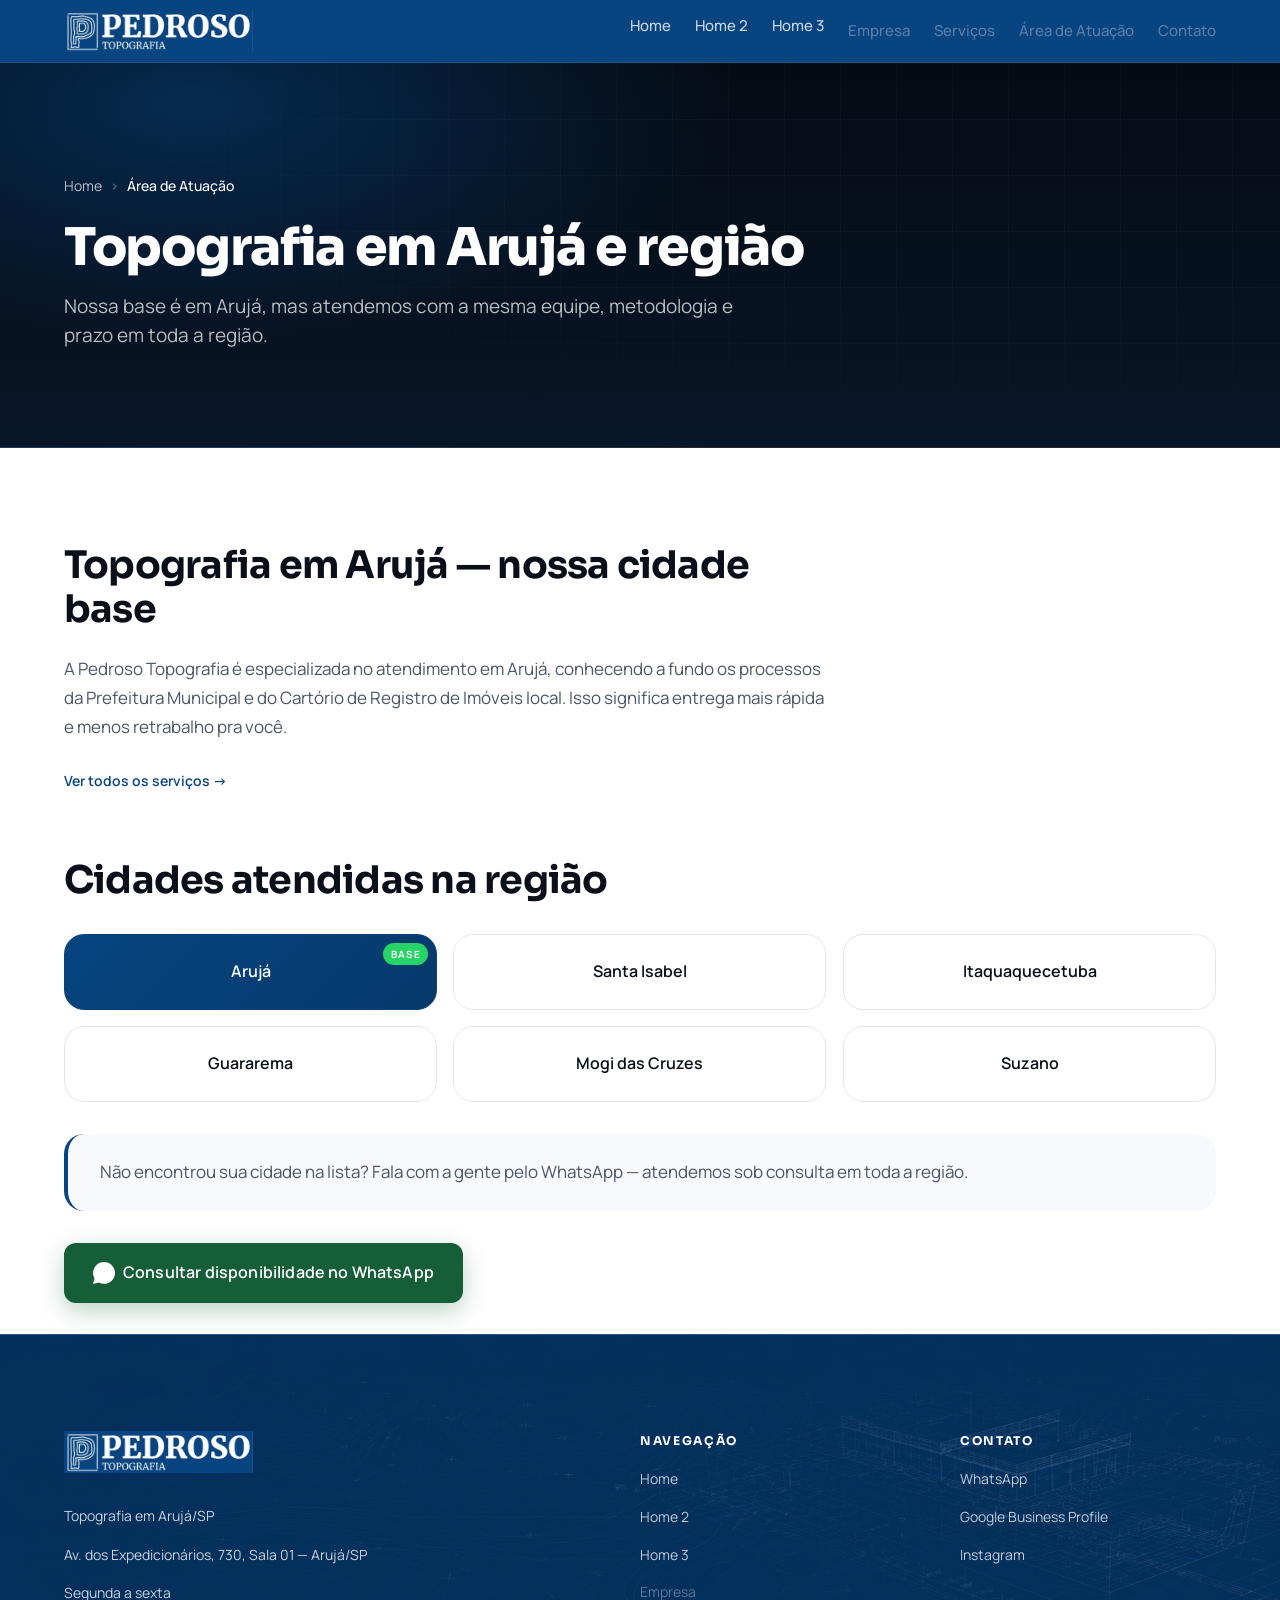
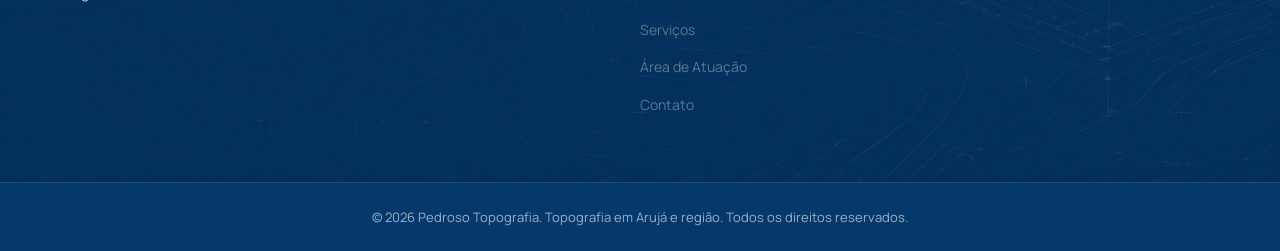
==== commit 50aab2f8: "Atualiza site responsivo e Hero da Home 3" ====
--- a/area-de-atuacao.html
+++ b/area-de-atuacao.html
@@ -40,10 +40,12 @@
       </a>
       <ul class="nav-menu">
         <li><a href="index.html">Home</a></li>
-        <li><a href="empresa.html">Empresa</a></li>
-        <li><a href="servicos.html">Serviços</a></li>
-        <li><a href="area-de-atuacao.html" aria-current="page">Área de Atuação</a></li>
-        <li><a href="contato.html">Contato</a></li>
+        <li><a href="index2.html">Home 2</a></li>
+        <li><a href="index3.html">Home 3</a></li>
+        <li><span class="nav-disabled" aria-disabled="true">Empresa</span></li>
+        <li><span class="nav-disabled" aria-disabled="true">Serviços</span></li>
+        <li><span class="nav-disabled" aria-disabled="true">Área de Atuação</span></li>
+        <li><span class="nav-disabled" aria-disabled="true">Contato</span></li>
       </ul>
       <button class="nav-toggle" id="navToggle" aria-label="Abrir menu" aria-expanded="false" aria-controls="mobileMenu">
         <svg width="22" height="22" viewBox="0 0 24 24" fill="none" stroke="currentColor" stroke-width="2" aria-hidden="true"><line x1="3" y1="6" x2="21" y2="6"/><line x1="3" y1="12" x2="21" y2="12"/><line x1="3" y1="18" x2="21" y2="18"/></svg>
@@ -51,10 +53,12 @@
     </nav>
     <div class="mobile-menu" id="mobileMenu">
       <a href="index.html">Home</a>
-      <a href="empresa.html">Empresa</a>
-      <a href="servicos.html">Serviços</a>
-      <a href="area-de-atuacao.html" aria-current="page">Área de Atuação</a>
-      <a href="contato.html">Contato</a>
+      <a href="index2.html">Home 2</a>
+      <a href="index3.html">Home 3</a>
+      <span class="nav-disabled" aria-disabled="true">Empresa</span>
+      <span class="nav-disabled" aria-disabled="true">Serviços</span>
+      <span class="nav-disabled" aria-disabled="true">Área de Atuação</span>
+      <span class="nav-disabled" aria-disabled="true">Contato</span>
       <a class="btn btn-wa" href="https://wa.me/55" target="_blank" rel="noopener" style="margin-top:8px">
         <svg class="wa-icon" viewBox="0 0 24 24" fill="currentColor" aria-hidden="true"><path d="M20.52 3.449C18.24 1.245 15.24 0 12.045 0 5.463 0 .103 5.334.1 11.892c0 2.096.549 4.14 1.594 5.945L0 24l6.335-1.652c1.746.943 3.71 1.444 5.71 1.447h.006c6.585 0 11.946-5.336 11.949-11.896 0-3.176-1.24-6.165-3.495-8.411l.015-.039z"/></svg>
         Falar no WhatsApp
@@ -124,10 +128,12 @@
         <div class="footer-title">Navegação</div>
         <ul class="footer-nav">
           <li><a href="index.html">Home</a></li>
-          <li><a href="empresa.html">Empresa</a></li>
-          <li><a href="servicos.html">Serviços</a></li>
-          <li><a href="area-de-atuacao.html">Área de Atuação</a></li>
-          <li><a href="contato.html">Contato</a></li>
+          <li><a href="index2.html">Home 2</a></li>
+          <li><a href="index3.html">Home 3</a></li>
+          <li><span class="nav-disabled" aria-disabled="true">Empresa</span></li>
+          <li><span class="nav-disabled" aria-disabled="true">Serviços</span></li>
+          <li><span class="nav-disabled" aria-disabled="true">Área de Atuação</span></li>
+          <li><span class="nav-disabled" aria-disabled="true">Contato</span></li>
         </ul>
       </div>
       <div>
--- a/styles.css
+++ b/styles.css
@@ -1,4 +1,4 @@
-/* ============================================================
+﻿/* ============================================================
    Pedroso Topografia — Design System
    Tokens, tipografia, componentes, motion
    ============================================================ */
@@ -105,6 +105,20 @@
 .site-header .nav-menu a:hover,
 .site-header .nav-menu a:focus{color:#fff}
 .site-header .nav-menu a[aria-current="page"]{color:#fff;font-weight:600}
+/* Disabled nav items — visible but not clickable */
+.site-header .nav-menu .nav-disabled{
+  color:rgba(255,255,255,0.32);font-weight:500;font-size:15px;
+  padding:6px 0;cursor:not-allowed;user-select:none;
+  display:inline-block;
+}
+.mobile-menu .nav-disabled{
+  padding:12px 4px;color:rgba(255,255,255,0.32);font-weight:500;
+  border-bottom:1px solid var(--border-dark);cursor:not-allowed;user-select:none;
+}
+.footer-nav .nav-disabled{
+  color:rgba(255,255,255,0.35);font-size:14px;cursor:not-allowed;user-select:none;
+  display:inline-block;
+}
 .site-header .nav-menu a::after{background:#fff;height:2px;bottom:-2px}
 .site-header .nav-toggle{color:#fff;border-color:rgba(255,255,255,0.24)}
 .site-header .nav-toggle:hover{background:rgba(255,255,255,0.08)}
@@ -205,8 +219,8 @@
    Hero (Home) — dark premium
    ============================================================ */
 
-.hero-dark{
-  position:relative;
+.hero-dark{
+  position:relative;
   padding:var(--s4) 0 var(--s5);
   color:var(--ink-inv);
   overflow:hidden;
@@ -214,19 +228,19 @@
   background:var(--bg-dark);
   min-height:calc(100vh - 60px);
   min-height:calc(100svh - 60px);
-  display:flex;align-items:flex-end;
-}
-.hero-dark::after{
-  content:"";position:absolute;z-index:4;right:-2px;bottom:-1px;
-  width:100%;height:78px;pointer-events:none;
-  background:url("data:image/svg+xml,%3Csvg xmlns='http://www.w3.org/2000/svg' viewBox='0 0 1440 90' preserveAspectRatio='none'%3E%3Cpath d='M0 90H770C828 90 854 82 892 55C934 25 954 8 1018 8H1440V90Z' fill='%23fff'/%3E%3Cpath d='M770 89.5C828 89.5 854 81.5 892 54.5C934 24.5 954 7.5 1018 7.5H1440' fill='none' stroke='%23E2E7EF' stroke-width='1'/%3E%3C/svg%3E") center bottom/100% 100% no-repeat;
-}
+  display:flex;align-items:flex-end;
+}
+.hero-dark::after{
+  content:"";position:absolute;z-index:4;right:-2px;bottom:-1px;
+  width:100%;height:78px;pointer-events:none;
+  background:url("data:image/svg+xml,%3Csvg xmlns='http://www.w3.org/2000/svg' viewBox='0 0 1440 90' preserveAspectRatio='none'%3E%3Cpath d='M0 90H770C828 90 854 82 892 55C934 25 954 8 1018 8H1440V90Z' fill='%23fff'/%3E%3Cpath d='M770 89.5C828 89.5 854 81.5 892 54.5C934 24.5 954 7.5 1018 7.5H1440' fill='none' stroke='%23E2E7EF' stroke-width='1'/%3E%3C/svg%3E") center bottom/100% 100% no-repeat;
+}
 @media (max-width:767px){
-  .hero-dark::after{width:100%;height:52px}
-}
-@media (min-width:768px){.hero-dark{padding:var(--s5) 0}}
-
-.hero-dark .hero-bg{position:absolute;inset:0;z-index:-2;background:var(--bg-dark) url("Hero.png") center 42%/cover no-repeat;overflow:hidden}
+  .hero-dark::after{width:100%;height:52px}
+}
+@media (min-width:768px){.hero-dark{padding:var(--s5) 0}}
+
+.hero-dark .hero-bg{position:absolute;inset:0;z-index:-2;background:var(--bg-dark) url("Hero.png") center 42%/cover no-repeat;overflow:hidden}
 .hero-dark .hero-bg video,
 .hero-dark .hero-bg img{
   width:100%;height:100%;object-fit:cover;object-position:50% 42%;display:block;
@@ -241,12 +255,12 @@
     linear-gradient(90deg, rgba(5,11,20,0.78) 0%, rgba(5,11,20,0.45) 50%, rgba(5,11,20,0.2) 100%),
     linear-gradient(180deg, rgba(5,11,20,0.4) 0%, rgba(5,11,20,0.2) 45%, rgba(5,11,20,0.85) 100%);
 }
-.hero-dark .container{position:relative;z-index:2;width:100%}
-.hero-dark .hero-bg video{
-  opacity:0;transform:none!important;animation:none!important;
-  transition:opacity 520ms var(--ease-out);will-change:opacity;
-}
-.hero-dark .hero-bg video.is-ready{opacity:1}
+.hero-dark .container{position:relative;z-index:2;width:100%}
+.hero-dark .hero-bg video{
+  opacity:0;transform:none!important;animation:none!important;
+  transition:opacity 520ms var(--ease-out);will-change:opacity;
+}
+.hero-dark .hero-bg video.is-ready{opacity:1}
 
 /* Words stacked vertically, appear on load with stagger */
 .hero-words-stack{
@@ -292,6 +306,12 @@
   .hero-words-stack .hero-word,
   .hero-dark .hero-sub,
   .hero-dark .hero-ctas{opacity:1;transform:none;animation:none}
+}
+/* Static variant — used na Home 1: sem animação de entrada */
+.hero-dark.hero-static .hero-words-stack .hero-word,
+.hero-dark.hero-static .hero-sub,
+.hero-dark.hero-static .hero-ctas{
+  opacity:1;transform:none;animation:none;
 }
 
 /* ============================================================
@@ -448,30 +468,30 @@
    Trust strip
    ============================================================ */
 
-.trust-strip{
-  padding:12px 0;background:var(--bg);
-  border-top:1px solid var(--border);border-bottom:1px solid var(--border);
-  overflow:hidden;
-}
-.hero-dark{padding-bottom:78px}
-@media (min-width:768px){.hero-dark{padding-bottom:84px}}
-.hero-trust{
-  position:absolute;z-index:3;left:0;right:0;bottom:12px;
-  padding:6px 0;background:transparent;border:0;
-}
-.hero-trust .marquee{
-  mask-image:linear-gradient(90deg,transparent 0%,#000 8%,#000 92%,transparent 100%);
-  -webkit-mask-image:linear-gradient(90deg,transparent 0%,#000 8%,#000 92%,transparent 100%);
-}
-.hero-trust .credentials li{
-  color:rgba(255,255,255,.58);font-size:10px;letter-spacing:.2em;
-  text-shadow:0 1px 10px rgba(0,0,0,.7);
-}
-.hero-trust .credentials .idx{color:#d7a867}
-.hero-trust .credentials .idx::after{background:rgba(215,168,103,.78)}
-.hero-trust .credentials li+li::before{background:rgba(255,255,255,.3)}
-.hero-trust .credentials li+li::before{display:none}
-.hero-trust .credentials li:hover{color:#fff}
+.trust-strip{
+  padding:12px 0;background:var(--bg);
+  border-top:1px solid var(--border);border-bottom:1px solid var(--border);
+  overflow:hidden;
+}
+.hero-dark{padding-bottom:78px}
+@media (min-width:768px){.hero-dark{padding-bottom:84px}}
+.hero-trust{
+  position:absolute;z-index:3;left:0;right:0;bottom:12px;
+  padding:6px 0;background:transparent;border:0;
+}
+.hero-trust .marquee{
+  mask-image:linear-gradient(90deg,transparent 0%,#000 8%,#000 92%,transparent 100%);
+  -webkit-mask-image:linear-gradient(90deg,transparent 0%,#000 8%,#000 92%,transparent 100%);
+}
+.hero-trust .credentials li{
+  color:rgba(255,255,255,.58);font-size:10px;letter-spacing:.2em;
+  text-shadow:0 1px 10px rgba(0,0,0,.7);
+}
+.hero-trust .credentials .idx{color:#d7a867}
+.hero-trust .credentials .idx::after{background:rgba(215,168,103,.78)}
+.hero-trust .credentials li+li::before{background:rgba(255,255,255,.3)}
+.hero-trust .credentials li+li::before{display:none}
+.hero-trust .credentials li:hover{color:#fff}
 .marquee{
   position:relative;overflow:hidden;
   mask-image:linear-gradient(90deg, transparent 0%, #000 6%, #000 94%, transparent 100%);
@@ -487,8 +507,8 @@
   list-style:none;padding:0;margin:0;
   display:inline-flex;align-items:center;flex-shrink:0;
 }
-.credentials li{
-  display:inline-flex;align-items:center;
+.credentials li{
+  display:inline-flex;align-items:center;
   padding:4px 40px;
   color:var(--muted);font-size:11px;font-weight:600;
   text-transform:uppercase;letter-spacing:0.22em;
@@ -537,41 +557,41 @@
   line-height:1;margin-bottom:var(--s1);letter-spacing:-0.03em;
   font-variant-numeric:tabular-nums;
 }
-.stat-label{color:var(--muted);font-size:15px;max-width:220px;margin:0 auto}
-
-/* ============================================================
-   Why Pedroso — dark editorial proof section
-   ============================================================ */
-
-.why-section{
-  position:relative;overflow:hidden;padding:var(--s6) 0;
-  background:var(--card);color:var(--ink);
-}
-.why-section::before{
-  content:"";position:absolute;left:0;right:0;top:0;height:1px;background:var(--border);
-}
-.why-head{text-align:left;max-width:820px;margin:0 0 var(--s5)}
-.why-head .eyebrow-num{display:inline-flex;align-items:center;gap:12px;color:var(--brand);font:700 13px var(--font-display);letter-spacing:.14em;text-transform:uppercase;margin-bottom:var(--s2)}
-.why-head .eyebrow-num::before{content:attr(data-num);padding:4px 10px;border-radius:6px;color:var(--brand);background:var(--brand-tint);font-size:16px;letter-spacing:0}
-.why-head h2{color:var(--ink);margin-bottom:var(--s2)}
-.why-head h2 em{color:var(--brand);font-weight:600;font-style:normal}
-.why-head p{max-width:650px;margin:0;color:var(--muted);font-size:17px}
-.why-grid{display:grid;grid-template-columns:1fr;gap:var(--s4)}
-.why-item{text-align:center;position:relative;padding:0 var(--s2)}
-.why-icon{
-  width:76px;height:76px;margin:0 auto var(--s3);border-radius:50%;display:grid;place-items:center;
-  color:var(--brand);background:var(--brand-tint);border:1px solid rgba(7,68,128,.14);
-  transition:transform var(--dur-med) var(--ease-out),border-color var(--dur-med) var(--ease-out),background var(--dur-med) var(--ease-out);
-}
-.why-icon svg{width:32px;height:32px}
-.why-item:hover .why-icon{transform:translateY(-4px);border-color:var(--brand);background:#fff}
-.why-item h3{color:var(--ink);font-size:18px;margin-bottom:10px}
-.why-item p{color:var(--muted);font-size:14px;line-height:1.65;margin:0 auto;max-width:270px}
-@media (min-width:640px){.why-grid{grid-template-columns:repeat(2,1fr)}}
-@media (min-width:1024px){
-  .why-grid{grid-template-columns:repeat(4,1fr);gap:var(--s3)}
-  .why-item:not(:last-child)::after{content:"";position:absolute;right:-12px;top:38px;width:1px;height:86px;background:linear-gradient(180deg,transparent,var(--border-strong),transparent)}
-}
+.stat-label{color:var(--muted);font-size:15px;max-width:220px;margin:0 auto}
+
+/* ============================================================
+   Why Pedroso — dark editorial proof section
+   ============================================================ */
+
+.why-section{
+  position:relative;overflow:hidden;padding:var(--s6) 0;
+  background:var(--card);color:var(--ink);
+}
+.why-section::before{
+  content:"";position:absolute;left:0;right:0;top:0;height:1px;background:var(--border);
+}
+.why-head{text-align:left;max-width:820px;margin:0 0 var(--s5)}
+.why-head .eyebrow-num{display:inline-flex;align-items:center;gap:12px;color:var(--brand);font:700 13px var(--font-display);letter-spacing:.14em;text-transform:uppercase;margin-bottom:var(--s2)}
+.why-head .eyebrow-num::before{content:attr(data-num);padding:4px 10px;border-radius:6px;color:var(--brand);background:var(--brand-tint);font-size:16px;letter-spacing:0}
+.why-head h2{color:var(--ink);margin-bottom:var(--s2)}
+.why-head h2 em{color:var(--brand);font-weight:600;font-style:normal}
+.why-head p{max-width:650px;margin:0;color:var(--muted);font-size:17px}
+.why-grid{display:grid;grid-template-columns:1fr;gap:var(--s4)}
+.why-item{text-align:center;position:relative;padding:0 var(--s2)}
+.why-icon{
+  width:76px;height:76px;margin:0 auto var(--s3);border-radius:50%;display:grid;place-items:center;
+  color:var(--brand);background:var(--brand-tint);border:1px solid rgba(7,68,128,.14);
+  transition:transform var(--dur-med) var(--ease-out),border-color var(--dur-med) var(--ease-out),background var(--dur-med) var(--ease-out);
+}
+.why-icon svg{width:32px;height:32px}
+.why-item:hover .why-icon{transform:translateY(-4px);border-color:var(--brand);background:#fff}
+.why-item h3{color:var(--ink);font-size:18px;margin-bottom:10px}
+.why-item p{color:var(--muted);font-size:14px;line-height:1.65;margin:0 auto;max-width:270px}
+@media (min-width:640px){.why-grid{grid-template-columns:repeat(2,1fr)}}
+@media (min-width:1024px){
+  .why-grid{grid-template-columns:repeat(4,1fr);gap:var(--s3)}
+  .why-item:not(:last-child)::after{content:"";position:absolute;right:-12px;top:38px;width:1px;height:86px;background:linear-gradient(180deg,transparent,var(--border-strong),transparent)}
+}
 
 /* ============================================================
    Sections
@@ -625,17 +645,20 @@
   will-change:transform;overflow:hidden;
 }
 .card::after{
-  content:"";position:absolute;z-index:0;right:-22px;bottom:-30px;
-  width:145px;height:210px;pointer-events:none;
-  background:url("assets/equipamento-topografia.png") center bottom/contain no-repeat;
-  opacity:.065;filter:saturate(.7) contrast(.9);
-  transform:translate3d(10px,12px,0) rotate(-2deg);
+  content:"";position:absolute;z-index:0;right:-8px;bottom:-18px;
+  width:150px;height:190px;pointer-events:none;
+  background:url("equipamento-topografia.png") right bottom/contain no-repeat;
+  opacity:.11;filter:saturate(.72) contrast(.92);
+  transform:translate3d(8px,10px,0) rotate(-1.5deg);
   transition:opacity 320ms var(--ease-out),transform 420ms var(--ease-out),filter 320ms var(--ease-out);
 }
 .card > *{position:relative;z-index:1}
 .card:hover::after{
-  opacity:.16;filter:saturate(.9) contrast(1);
+  opacity:.22;filter:saturate(.9) contrast(1);
   transform:translate3d(0,0,0) rotate(0);
+}
+@media (max-width:639px){
+  .card::after{right:-12px;bottom:-20px;width:138px;height:176px;opacity:.09}
 }
 @media (min-width:1024px){.card{padding:var(--s3);gap:10px}}
 .card:hover{transform:translateY(-4px);box-shadow:var(--shadow-lg);border-color:var(--brand)}
@@ -1016,12 +1039,12 @@
   border-top:1px solid rgba(255,255,255,0.10);
   position:relative;overflow:hidden;isolation:isolate;
 }
-.site-footer::before{
-  content:"";position:absolute;inset:0;pointer-events:none;z-index:0;
-  background-image:url("assets/fundo-rodape-topografia.png");
-  background-size:100% 100%;background-position:center;background-repeat:no-repeat;
-  opacity:.48;filter:none;
-}
+.site-footer::before{
+  content:"";position:absolute;inset:0;pointer-events:none;z-index:0;
+  background-image:url("fundo-rodape-topografia.png");
+  background-size:100% 100%;background-position:center;background-repeat:no-repeat;
+  opacity:.48;filter:none;
+}
 .site-footer > .container{position:relative;z-index:1;padding-bottom:0}
 .footer-grid{display:grid;gap:var(--s5);grid-template-columns:1fr}
 @media (min-width:768px){.footer-grid{grid-template-columns:2fr 1fr 1fr}}
@@ -1043,26 +1066,26 @@
    Floating WhatsApp
    ============================================================ */
 
-.wa-float{
+.wa-float{
   position:fixed;bottom:24px;right:24px;z-index:200;
   width:64px;height:64px;border-radius:var(--r-pill);
-  background:#155e37;color:#fff;
-  display:flex;align-items:center;justify-content:center;
-  box-shadow:0 14px 32px rgba(21,94,55,0.4);
-  opacity:0;pointer-events:none;transform:translate3d(0,18px,0) scale(.88);
-  transition:opacity 280ms var(--ease-out),transform 420ms var(--ease-out);
-}
-.wa-float.is-visible{opacity:1;pointer-events:auto;transform:translate3d(0,0,0) scale(1);animation:pulse 2.8s ease-in-out 500ms infinite}
-.wa-float.is-visible:hover,.wa-float.is-visible:focus{transform:translate3d(0,-3px,0) scale(1.06)}
+  background:#155e37;color:#fff;
+  display:flex;align-items:center;justify-content:center;
+  box-shadow:0 14px 32px rgba(21,94,55,0.4);
+  opacity:0;pointer-events:none;transform:translate3d(0,18px,0) scale(.88);
+  transition:opacity 280ms var(--ease-out),transform 420ms var(--ease-out);
+}
+.wa-float.is-visible{opacity:1;pointer-events:auto;transform:translate3d(0,0,0) scale(1);animation:pulse 2.8s ease-in-out 500ms infinite}
+.wa-float.is-visible:hover,.wa-float.is-visible:focus{transform:translate3d(0,-3px,0) scale(1.06)}
 .wa-float svg{width:32px;height:32px}
-@keyframes pulse{
+@keyframes pulse{
   0%,100%{box-shadow:0 14px 32px rgba(21,94,55,0.4), 0 0 0 0 rgba(21,94,55,0.4)}
   50%{box-shadow:0 14px 32px rgba(21,94,55,0.4), 0 0 0 14px rgba(21,94,55,0)}
-}
-@media (prefers-reduced-motion:reduce){
-  .hero-dark .hero-bg video,.wa-float{transition:none!important}
-  .wa-float.is-visible{animation:none}
-}
+}
+@media (prefers-reduced-motion:reduce){
+  .hero-dark .hero-bg video,.wa-float{transition:none!important}
+  .wa-float.is-visible{animation:none}
+}
 
 /* ============================================================
    Section number (editorial POV)
@@ -1264,3 +1287,427 @@
   .hero-dark{min-height:auto;padding:var(--s3) 0}
   .hero-words-stack .hero-word{font-size:22px}
 }
+
+/* ============================================================
+   Home mobile-only overrides (Home page only)
+   ============================================================ */
+
+@media (max-width:767px){
+  /* Utility to hide elements only on mobile without touching desktop */
+  .hide-mobile{display:none !important}
+
+  /* Vídeo hero centralizado no mobile — foca melhor no drone/topo do quadro */
+  .hero-dark .hero-bg video,
+  .hero-dark .hero-bg img{
+    object-position:50% 32%;
+  }
+
+  /* Region-block: sem o botão, fica com menos ar embaixo */
+  .region-block{padding:var(--s4) var(--s3)}
+  .region-block h2{font-size:22px;margin-bottom:12px}
+  .region-block p{font-size:15px;margin-bottom:0}
+
+  /* CTA final mais compacto — a barra sticky já resolve o WhatsApp */
+  .cta-dark{padding:var(--s4) 0}
+  .cta-dark h2{font-size:22px}
+  .cta-dark > .container > p{font-size:15px;margin-bottom:var(--s3)}
+
+  /* "Sem spam..." fica supérfluo com a sticky bar */
+  .cta-dark .hero-note{display:none}
+
+  /* Container respira mais nas laterais em telas muito pequenas */
+  .hero-dark .hero-ctas{gap:10px}
+
+  /* Menos padding no site-footer superior; a sticky bar já reserva espaço */
+  .site-footer{padding:var(--s5) 0 calc(var(--s3) + 88px)}
+}
+
+/* ============================================================
+   Home 2 — equipe + instrumentação técnica editorial
+   Escopo isolado: não altera Home 1, Home 3 ou páginas internas.
+   ============================================================ */
+
+.home-2 .home2-hero{
+  min-height:calc(100svh - 60px);
+  padding-top:clamp(64px,10vh,112px);
+  padding-bottom:118px;
+  align-items:center;
+}
+.home-2 .home2-hero .hero-bg{
+  background:#062b57;
+}
+.home-2 .home2-hero .hero-bg img{
+  object-position:center center;
+  transform:scale(1.01);
+  filter:saturate(.9) contrast(1.02);
+  animation:home2ImageSettle 1400ms var(--ease-out) forwards;
+}
+.home-2 .home2-hero .hero-overlay{
+  background:
+    linear-gradient(90deg,rgba(3,20,40,.9) 0%,rgba(3,28,58,.72) 27%,rgba(5,38,77,.18) 56%,rgba(3,22,46,.06) 100%),
+    linear-gradient(180deg,rgba(4,24,49,.2) 0%,rgba(4,31,63,.02) 46%,rgba(3,20,40,.68) 100%);
+}
+.home-2 .home2-hero .hero-bg::after{
+  content:"";position:absolute;inset:0;pointer-events:none;
+  background:radial-gradient(ellipse at 27% 48%,rgba(17,83,151,.2),transparent 45%);
+  mix-blend-mode:screen;
+}
+.home-2 .home2-hero .hero-bg::before{display:none}
+.home-2 .home2-hero > .container{
+  display:flex;flex-direction:column;justify-content:center;align-items:flex-start;
+  gap:clamp(18px,2.7vh,30px);min-height:clamp(430px,64vh,650px);
+}
+.home-2 .home2-hero .hero-words-stack,
+.home-2 .home2-hero .hero-sub,
+.home-2 .home2-hero .hero-ctas{margin:0}
+.home-2 .home2-hero .hero-ctas{margin-top:clamp(10px,2vh,22px)}
+.home-2 .home2-hero .hero-words-stack{max-width:550px}
+.home-2 .home2-hero .hero-word{font-size:clamp(38px,4.2vw,62px);line-height:1.01}
+.home-2 .home2-hero .hero-sub{max-width:510px;font-size:clamp(15px,1.15vw,17px);line-height:1.65;color:rgba(255,255,255,.76)}
+
+.home-2 .services-home .card{
+  min-height:205px;
+  padding:20px 22px 18px;
+  color:#f8fafc;
+  background:
+    linear-gradient(145deg,#0a1625 0%,#07111d 100%) padding-box,
+    radial-gradient(circle farthest-side at 0 100%,#1786cf,transparent 72%),
+    radial-gradient(circle farthest-side at 100% 0,#75b9ef,transparent 70%),
+    radial-gradient(circle farthest-side at 100% 100%,#074480,transparent 72%),
+    radial-gradient(circle farthest-side at 0 0,#d7a867,#06396b) border-box;
+  background-size:100% 100%,400% 400%,400% 400%,400% 400%,400% 400%;
+  background-position:center,0 50%,100% 50%,100% 50%,0 50%;
+  border:2px solid transparent;
+  border-radius:4px;
+  box-shadow:0 12px 28px rgba(5,11,20,.09),0 0 0 rgba(7,68,128,0);
+  animation:home2CardBorder 6s ease-in-out infinite alternate;
+}
+.home-2 .services-home .card::before{
+  content:counter(home2-card,decimal-leading-zero);
+  position:absolute;top:13px;right:15px;
+  color:rgba(177,202,228,.38);font:600 10px/1 var(--font-display);letter-spacing:.12em;
+}
+.home-2 .services-home .cards-grid{counter-reset:home2-card}
+.home-2 .services-home .card{counter-increment:home2-card}
+.home-2 .services-home .card::after{display:none}
+.home-2 .services-home .equipment-icon{
+  width:56px;height:56px;margin:0 0 12px;border:0;border-radius:0;
+  justify-content:flex-start;background:transparent;color:#a9bed5;
+}
+.home-2 .services-home .equipment-icon svg{width:50px;height:50px}
+.home-2 .services-home .equipment-icon .icon-fill{fill:rgba(132,164,198,.055);stroke:currentColor}
+.home-2 .services-home .card h3{max-width:90%;color:#f8fafc;font-size:17px;line-height:1.2;margin:0 0 5px}
+.home-2 .services-home .card p{max-width:92%;color:#91a0b2;font-size:12px;line-height:1.5}
+.home-2 .services-home .card-link{color:#b8cbe0;font-size:12px;letter-spacing:.02em;padding-top:8px}
+.home-2 .services-home .card:hover{
+  transform:translateY(-5px);
+  box-shadow:0 18px 38px rgba(5,25,48,.22),0 0 24px rgba(23,134,207,.22);
+}
+.home-2 .services-home .card:hover .equipment-icon{background:transparent;color:#fff;transform:translateY(-2px) scale(1.03)}
+.home-2 .services-home .card:hover .card-link{color:#fff}
+
+@keyframes home2CardBorder{
+  0%{background-position:center,0 50%,100% 50%,100% 50%,0 50%}
+  50%{background-position:center,100% 50%,0 50%,35% 100%,65% 0}
+  100%{background-position:center,0 50%,100% 50%,0 50%,100% 50%}
+}
+
+@keyframes home2ImageSettle{
+  from{opacity:.3;transform:scale(1.035)}
+  to{opacity:1;transform:scale(1.01)}
+}
+
+/* Home 2 stats: faixa de precisão com leitura progressiva */
+.home-2 .stats{
+  position:relative;padding:0;border:0;background:#fff;overflow:hidden;
+}
+.home-2 .stats::before{
+  content:"";position:absolute;inset:0;pointer-events:none;
+  background:linear-gradient(90deg,rgba(7,68,128,.035) 1px,transparent 1px);
+  background-size:25% 100%;opacity:.7;
+}
+.home-2 .stats .container{position:relative;padding-top:46px;padding-bottom:46px}
+.home-2 .stats-grid{gap:0;text-align:left;border-block:1px solid var(--border)}
+.home-2 .stats-grid > div{
+  position:relative;padding:26px 30px 30px;overflow:hidden;
+  border-right:1px solid var(--border);
+  opacity:0;transform:translateX(44px);
+  transition:opacity 700ms var(--ease-out),transform 800ms var(--ease-out),background 300ms var(--ease-out);
+}
+.home-2 .stats-grid > div:last-child{border-right:0}
+.home-2 .stats-grid > div.in{opacity:1;transform:none}
+.home-2 .stats-grid > div:nth-child(2){transition-delay:130ms}
+.home-2 .stats-grid > div:nth-child(3){transition-delay:260ms}
+.home-2 .stats-grid > div::before{
+  content:"MÉTRICA 0" counter(home2-stat);display:block;margin-bottom:24px;
+  color:#8291a3;font:700 9px/1 var(--font-display);letter-spacing:.2em;
+}
+.home-2 .stats-grid{counter-reset:home2-stat}
+.home-2 .stats-grid > div{counter-increment:home2-stat}
+.home-2 .stats-grid > div::after{
+  content:"";position:absolute;left:30px;right:30px;bottom:16px;height:2px;
+  background:linear-gradient(90deg,var(--brand) 0 72%,var(--border) 72%);
+  transform:scaleX(0);transform-origin:left;transition:transform 900ms var(--ease-out) 280ms;
+}
+.home-2 .stats-grid > div:nth-child(2)::after{background:linear-gradient(90deg,var(--brand) 0 86%,var(--border) 86%)}
+.home-2 .stats-grid > div:nth-child(3)::after{background:linear-gradient(90deg,var(--brand) 0 98%,var(--border) 98%)}
+.home-2 .stats-grid > div.in::after{transform:scaleX(1)}
+.home-2 .stat-num{font-size:clamp(42px,4.5vw,64px);margin-bottom:10px}
+.home-2 .stat-label{max-width:260px;margin:0;color:#657386;font-size:14px}
+.home-2 .stats-grid > div:hover{background:rgba(7,68,128,.025)}
+
+.home-2 .why-icon{
+  width:76px;height:76px;background:linear-gradient(145deg,#f4f8fc,#e8f2fb);
+  border-color:rgba(7,68,128,.14);box-shadow:inset 0 0 0 7px rgba(255,255,255,.35);
+}
+.home-2 .why-icon svg{width:34px;height:34px}
+.home-2 .why-item:hover .why-icon{transform:translateY(-5px) rotate(-2deg);box-shadow:0 14px 28px rgba(7,68,128,.12)}
+@media (max-width:767px){
+  .home-2 .home2-hero{min-height:calc(100svh - 60px);padding:64px 0 72px;align-items:flex-end}
+  .home-2 .home2-hero .hero-bg img{object-position:67% center}
+  .home-2 .home2-hero .hero-overlay{
+    background:linear-gradient(180deg,rgba(3,22,45,.12) 0%,rgba(3,24,49,.3) 42%,rgba(3,17,34,.94) 76%,rgba(3,17,34,.98) 100%);
+  }
+  .home-2 .home2-hero > .container{min-height:78svh;justify-content:flex-end;gap:16px}
+  .home-2 .home2-hero .hero-word{font-size:clamp(34px,10.5vw,46px)}
+  .home-2 .home2-hero .hero-sub{max-width:34rem;font-size:14px;line-height:1.55}
+  .home-2 .home2-hero .hero-ctas{margin-top:12px}
+  .home-2 .services-home .card{min-height:194px;padding:20px;border-radius:4px}
+  .home-2 .stats .container{padding-top:28px;padding-bottom:28px}
+  .home-2 .stats-grid{border:0;gap:12px}
+  .home-2 .stats-grid > div{
+    display:block;padding:22px 22px 28px;border:1px solid var(--border);border-radius:4px;
+    background:#fff;transform:translateX(28px);
+  }
+  .home-2 .stats-grid > div::before{margin-bottom:14px}
+  .home-2 .stats-grid > div::after{left:22px;right:22px;bottom:14px}
+}
+@media (prefers-reduced-motion:reduce){
+  .home-2 .home2-hero .hero-bg img{animation:none;transform:scale(1.01)}
+  .home-2 .services-home .card{animation:none}
+  .home-2 .stats-grid > div{opacity:1;transform:none}
+  .home-2 .stats-grid > div::after{transform:none}
+}
+
+/* ============================================================
+   Homes — ritmo vertical compacto em desktop
+   ============================================================ */
+
+@media (min-width:1024px) and (min-height:650px){
+  .home-page main > section:not(.hero-dark):not(.hero-scroll){
+    min-height:0;
+    display:block;
+    padding:clamp(26px,4vh,42px) 0;
+  }
+  .home-page main > section:not(.hero-dark):not(.hero-scroll) > .container{
+    width:100%;
+  }
+
+  .home-page .services-home{
+    min-height:0;
+    padding:24px 0 28px;
+  }
+  .home-page .services-home .section-head{
+    max-width:760px;margin-bottom:12px;
+  }
+  .home-page .services-home .section-head .eyebrow-num{margin-bottom:4px}
+  .home-page .services-home .section-head h2{
+    margin-bottom:7px;font-size:clamp(25px,2vw,32px);line-height:1.08;
+  }
+  .home-page .services-home .section-head p{font-size:14px;line-height:1.4}
+  .home-page .services-home .cards-grid{
+    grid-template-columns:repeat(4,minmax(0,1fr));gap:10px;
+  }
+  .home-page .services-home .card{
+    min-height:150px;padding:14px 16px;gap:3px;border-radius:14px;
+  }
+  .home-page .services-home .card-icon{
+    width:34px;height:34px;margin-bottom:2px;border-radius:9px;
+  }
+  .home-page .services-home .card-icon svg{width:20px;height:20px}
+  .home-page .services-home .card h3{
+    max-width:92%;margin-bottom:2px;font-size:15px;line-height:1.15;
+  }
+  .home-page .services-home .card p{
+    max-width:94%;font-size:11.5px;line-height:1.35;
+  }
+  .home-page .services-home .card-link{
+    padding-top:5px;font-size:11.5px;
+  }
+  .home-page .services-home .cards-grid + .reveal{margin-top:10px !important}
+  .home-page .services-home .cards-grid + .reveal .btn{
+    min-height:44px;padding:11px 20px;font-size:13px;
+  }
+
+  .home-page .why-section .why-head{margin-bottom:clamp(24px,4vh,40px)}
+  .home-page .why-section .why-icon{width:64px;height:64px;margin-bottom:16px}
+  .home-page .why-section .why-icon svg{width:28px;height:28px}
+  .home-page .why-section .why-item h3{font-size:16px;margin-bottom:7px}
+  .home-page .why-section .why-item p{font-size:13px;line-height:1.5}
+
+  .home-page .stats{padding:30px 0}
+  .home-page .why-section{padding:42px 0}
+  .home-page main > section:has(.region-block){padding-block:26px}
+  .home-page .region-block{padding:clamp(32px,5vh,52px) clamp(40px,5vw,72px)}
+  .home-page .cta-dark{padding-block:36px}
+
+  .home-2 .stats{padding:0}
+  .home-2 .stats .container{padding-top:28px;padding-bottom:28px}
+  .home-2 .stats-grid > div{padding-top:22px;padding-bottom:28px}
+  .home-2 .stats-grid > div::before{margin-bottom:16px}
+
+  .home-2 .services-home .card{min-height:150px;padding:14px 16px;border-radius:4px}
+  .home-2 .services-home .equipment-icon{width:38px;height:38px;margin-bottom:4px}
+  .home-2 .services-home .equipment-icon svg{width:36px;height:36px}
+  .home-2 .services-home .card h3{font-size:15px;margin-bottom:2px}
+  .home-2 .services-home .card p{font-size:11.5px;line-height:1.35}
+}
+
+@media (min-width:1024px) and (min-height:650px) and (max-height:760px){
+  .home-page .services-home .card{min-height:136px;padding:11px 14px}
+  .home-page .services-home .section-head{margin-bottom:9px}
+  .home-page .services-home .card-icon{width:30px;height:30px}
+  .home-page .services-home .card-icon svg{width:18px;height:18px}
+  .home-page .services-home .cards-grid + .reveal{margin-top:7px !important}
+}
+
+@media (max-width:1023px){
+  .home-page main > section:not(.hero-dark):not(.hero-scroll){padding-block:40px}
+  .home-page .stats{padding-block:32px}
+  .home-page .services-home{padding-block:40px}
+  .home-page .why-section{padding-block:44px}
+  .home-page main > section:has(.region-block){padding-block:30px}
+  .home-page .cta-dark{padding-block:40px}
+}
+
+@media (max-width:767px){
+  .home-page main > section:not(.hero-dark):not(.hero-scroll){padding-block:32px}
+  .home-page .stats{padding-block:24px}
+  .home-page .services-home{padding-block:32px}
+  .home-page .why-section{padding-block:36px}
+  .home-page main > section:has(.region-block){padding-block:24px}
+  .home-page .cta-dark{padding-block:32px}
+}
+
+/* ============================================================
+   Home 3 — profundidade fotográfica em scroll
+   ============================================================ */
+
+.home-3 .home3-depth{
+  --home3-scene-y:0px;--home3-equipment-y:0px;--home3-copy-y:0px;
+  min-height:calc(100svh - 60px);overflow:hidden;perspective:1200px;
+}
+.home-3 .home3-depth::after{display:none}
+.home-3 .home3-depth .home3-scene{
+  position:absolute;inset:-5% 0 0;width:100%;height:110%;
+  object-fit:cover;object-position:center center;
+  transform:translate3d(0,var(--home3-scene-y),-25px) scale(1.045);
+  transform-origin:center;animation:none;will-change:transform;
+}
+.home-3 .home3-depth .home3-equipment-solid{
+  position:absolute;z-index:1;right:-4%;bottom:-5%;
+  width:clamp(560px,52vw,880px);height:auto;object-fit:contain;
+  opacity:1;mix-blend-mode:normal;
+  transform:translate3d(0,var(--home3-equipment-y),70px) scale(1.015);
+  transform-origin:76% 88%;animation:none;will-change:transform;
+  filter:drop-shadow(0 24px 28px rgba(0,0,0,.22));
+}
+.home-3 .home3-depth .hero-overlay{
+  z-index:2;
+  background:
+    linear-gradient(90deg,rgba(5,11,20,.9) 0%,rgba(5,11,20,.67) 38%,rgba(5,11,20,.12) 63%,rgba(5,11,20,.04) 100%),
+    linear-gradient(180deg,rgba(5,11,20,.1),rgba(5,11,20,.03) 48%,rgba(5,11,20,.62));
+}
+.home-3 .home3-depth > .container{
+  z-index:3;transform:translate3d(0,var(--home3-copy-y),95px);will-change:transform;
+}
+
+@media (max-width:767px){
+  .home-3 .home3-depth{min-height:calc(100svh - 60px)}
+  .home-3 .home3-depth .home3-scene{inset:0;width:100%;height:100%;object-position:54% center;transform:none}
+  .home-3 .home3-depth .home3-equipment-solid{
+    right:-34%;bottom:-1%;width:102vw;transform:none;filter:drop-shadow(0 14px 18px rgba(0,0,0,.2));
+  }
+  .home-3 .home3-depth .hero-overlay{
+    background:linear-gradient(180deg,rgba(5,11,20,.28),rgba(5,11,20,.54) 45%,rgba(5,11,20,.94) 78%);
+  }
+  .home-3 .home3-depth > .container{transform:none}
+}
+@media (prefers-reduced-motion:reduce){
+  .home-3 .home3-depth .home3-scene,
+  .home-3 .home3-depth .home3-equipment-solid,
+  .home-3 .home3-depth > .container{transform:none;will-change:auto}
+}
+
+/* ============================================================
+   Proteções responsivas globais
+   ============================================================ */
+
+html,body{max-width:100%;overflow-x:clip}
+img,video,svg{max-width:100%}
+img,video{height:auto}
+h1,h2,h3,p,a,li{overflow-wrap:break-word}
+
+@media (max-width:1023px){
+  .container,.container-narrow{padding-inline:clamp(18px,4vw,32px)}
+  .site-header .header-inner{min-height:60px}
+  .logo-img{max-width:min(58vw,230px)}
+  .cards-grid{grid-template-columns:repeat(2,minmax(0,1fr))}
+  .footer-grid{gap:32px}
+  .hero-ctas{flex-wrap:wrap}
+  .hero-ctas .btn{max-width:100%}
+  .home-3 .home3-depth .home3-equipment-solid{right:-11%;width:min(61vw,700px)}
+}
+
+@media (max-width:767px){
+  :root{--s3:20px;--s4:28px;--s5:40px;--s6:52px}
+  body{font-size:16px}
+  .container,.container-narrow{padding-inline:18px}
+  .site-header,.site-header.compact{min-height:58px}
+  .site-header .header-inner{min-height:58px}
+  .logo-img,.site-header.compact .logo-img{height:36px;max-width:205px}
+  .nav-toggle{width:44px;height:44px;flex:0 0 44px}
+  .mobile-menu{max-height:calc(100dvh - 58px);overflow-y:auto;overscroll-behavior:contain}
+  .mobile-menu a,.mobile-menu .nav-disabled{min-height:44px;display:flex;align-items:center}
+
+  .hero-dark,.hero-scroll,.page-header-dark{min-height:auto}
+  .hero-dark{padding-top:clamp(74px,12vh,108px);padding-bottom:58px}
+  .hero-words-stack,.hero-dark h1,.page-header-dark h1{max-width:100%}
+  .hero-word{font-size:clamp(34px,10vw,48px);line-height:1.02}
+  .hero-sub{font-size:15px;line-height:1.55;max-width:100%}
+  .hero-ctas{width:100%;display:grid;grid-template-columns:1fr;gap:12px}
+  .hero-ctas .btn{width:100%;min-height:48px;justify-content:center;text-align:center}
+
+  .cards-grid,.services-home .cards-grid,.contact-grid,.blog-list,.values-list,.cities-grid{grid-template-columns:1fr}
+  .card{min-width:0;width:100%}
+  .section-head h2,.why-head h2{font-size:clamp(27px,8vw,36px)}
+  .section-head p,.why-head p,.region-block p{font-size:15px}
+  .region-block{padding:30px 20px;border-radius:18px}
+  .reviews-wrap{grid-template-columns:1fr}
+  .review-score{min-width:0;width:100%}
+
+  .footer-grid{grid-template-columns:1fr;gap:28px}
+  .site-footer{background-position:center;background-size:cover}
+  .footer-bottom{padding-inline:18px;text-align:center}
+
+  .home-2 .home2-hero > .container{min-height:auto}
+  .home-3 .home3-depth{min-height:max(680px,calc(100svh - 58px));align-items:flex-end}
+  .home-3 .home3-depth .home3-scene{object-position:50% center}
+  .home-3 .home3-depth .home3-equipment-solid{
+    right:-38%;bottom:4%;width:112vw;max-width:none;
+  }
+  .home-3 .home3-depth > .container{padding-bottom:20px}
+}
+
+@media (max-width:420px){
+  .container,.container-narrow{padding-inline:16px}
+  .hero-word{font-size:clamp(31px,9.5vw,40px)}
+  .btn{padding-inline:16px}
+  .home-3 .home3-depth .home3-equipment-solid{right:-48%;width:126vw}
+}
+
+@media (max-width:767px) and (orientation:landscape){
+  .hero-dark{min-height:620px}
+  .home-3 .home3-depth{min-height:620px}
+  .home-3 .home3-depth .home3-equipment-solid{right:-9%;width:65vw}
+}
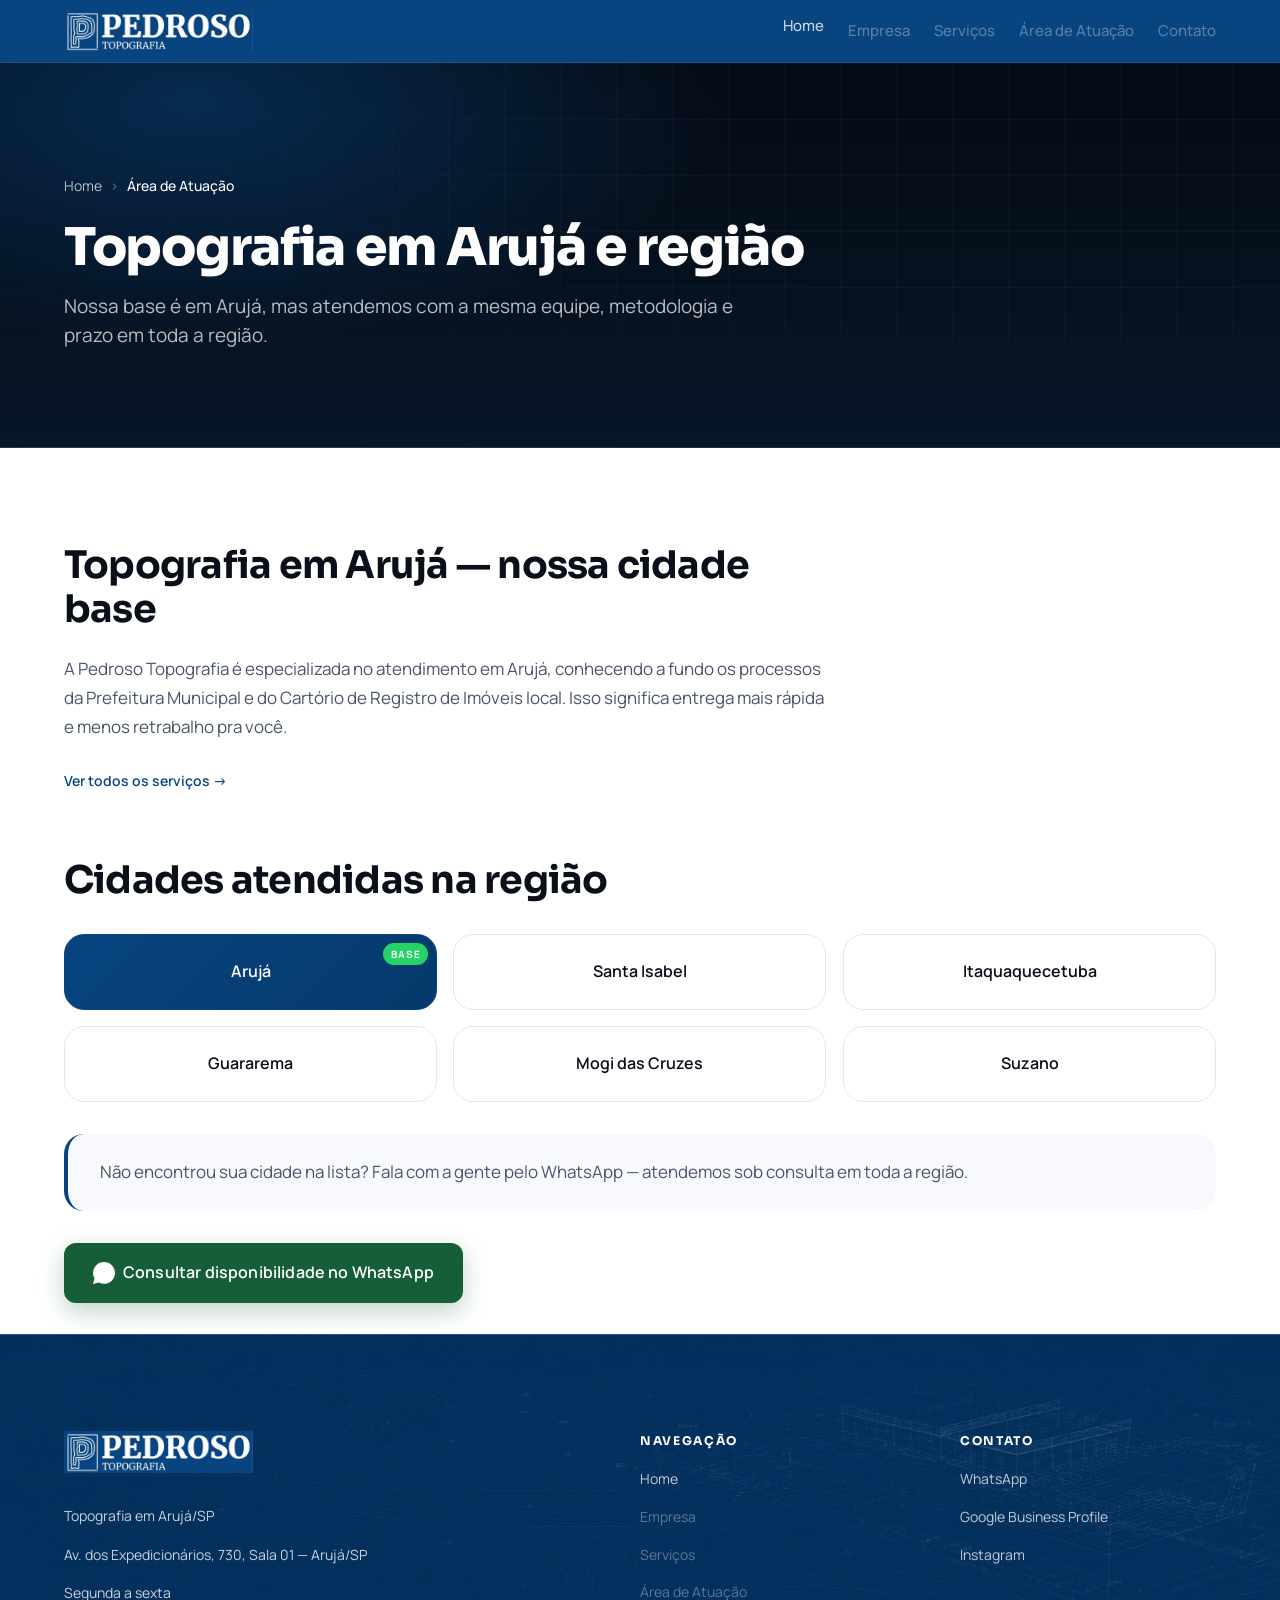
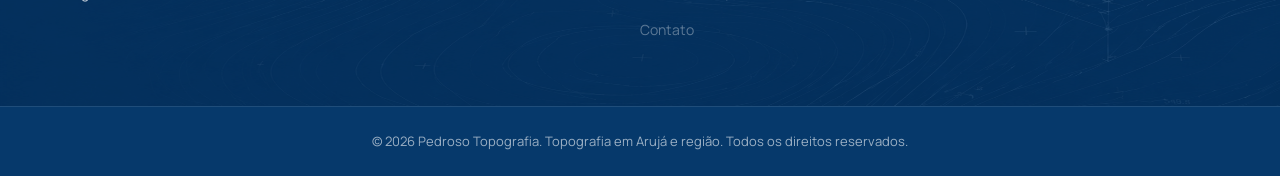
==== commit af9f4997: "Consolida Home 3 como pagina principal" ====
--- a/area-de-atuacao.html
+++ b/area-de-atuacao.html
@@ -40,8 +40,6 @@
       </a>
       <ul class="nav-menu">
         <li><a href="index.html">Home</a></li>
-        <li><a href="index2.html">Home 2</a></li>
-        <li><a href="index3.html">Home 3</a></li>
         <li><span class="nav-disabled" aria-disabled="true">Empresa</span></li>
         <li><span class="nav-disabled" aria-disabled="true">Serviços</span></li>
         <li><span class="nav-disabled" aria-disabled="true">Área de Atuação</span></li>
@@ -53,8 +51,6 @@
     </nav>
     <div class="mobile-menu" id="mobileMenu">
       <a href="index.html">Home</a>
-      <a href="index2.html">Home 2</a>
-      <a href="index3.html">Home 3</a>
       <span class="nav-disabled" aria-disabled="true">Empresa</span>
       <span class="nav-disabled" aria-disabled="true">Serviços</span>
       <span class="nav-disabled" aria-disabled="true">Área de Atuação</span>
@@ -128,8 +124,6 @@
         <div class="footer-title">Navegação</div>
         <ul class="footer-nav">
           <li><a href="index.html">Home</a></li>
-          <li><a href="index2.html">Home 2</a></li>
-          <li><a href="index3.html">Home 3</a></li>
           <li><span class="nav-disabled" aria-disabled="true">Empresa</span></li>
           <li><span class="nav-disabled" aria-disabled="true">Serviços</span></li>
           <li><span class="nav-disabled" aria-disabled="true">Área de Atuação</span></li>
--- a/styles.css
+++ b/styles.css
@@ -1363,8 +1363,25 @@
 .home-2 .home2-hero .hero-ctas{margin-top:clamp(10px,2vh,22px)}
 .home-2 .home2-hero .hero-words-stack{max-width:550px}
 .home-2 .home2-hero .hero-word{font-size:clamp(38px,4.2vw,62px);line-height:1.01}
-.home-2 .home2-hero .hero-sub{max-width:510px;font-size:clamp(15px,1.15vw,17px);line-height:1.65;color:rgba(255,255,255,.76)}
-
+.home-2 .home2-hero .hero-sub{max-width:510px;font-size:clamp(15px,1.15vw,17px);line-height:1.65;color:rgba(255,255,255,.76)}
+
+/* Homes 1 e 3 — mesma referência vertical da Hero da Home 2 */
+@media (min-width:768px){
+  .home-1 .hero-dark > .container,
+  .home-3 .home3-depth > .container{
+    display:flex;flex-direction:column;justify-content:center;align-items:flex-start;
+    gap:clamp(18px,2.7vh,30px);min-height:clamp(430px,64vh,650px);
+  }
+  .home-1 .hero-dark .hero-words-stack,
+  .home-1 .hero-dark .hero-sub,
+  .home-1 .hero-dark .hero-ctas,
+  .home-3 .home3-depth .hero-words-stack,
+  .home-3 .home3-depth .hero-sub,
+  .home-3 .home3-depth .hero-ctas{margin:0}
+  .home-1 .hero-dark .hero-ctas,
+  .home-3 .home3-depth .hero-ctas{margin-top:clamp(10px,2vh,22px)}
+}
+
 .home-2 .services-home .card{
   min-height:205px;
   padding:20px 22px 18px;
@@ -1711,3 +1728,111 @@
   .home-3 .home3-depth{min-height:620px}
   .home-3 .home3-depth .home3-equipment-solid{right:-9%;width:65vw}
 }
+
+/* ============================================================
+   Home 3 — catálogo técnico editorial
+   ============================================================ */
+
+.home-3 .services-home{
+  background:#f7f9fb;border-block:1px solid #dfe6ed;
+}
+.home-3 .services-home .cards-grid.services-ledger{
+  display:grid;grid-template-columns:repeat(3,minmax(0,1fr));gap:12px;
+  border-top:0;counter-reset:service-ledger;perspective:1200px;
+}
+.home-3 .services-home .services-ledger .card{
+  --tilt-x:0deg;--tilt-y:0deg;--tilt-lift:0px;
+  counter-increment:service-ledger;display:grid;
+  grid-template-columns:34px minmax(0,1fr) 36px;
+  grid-template-rows:auto auto 1fr;column-gap:18px;row-gap:8px;
+  min-height:158px;padding:20px 20px 17px;margin:0;border:1px solid #cbd5df;border-radius:16px;
+  background:rgba(255,255,255,.54);box-shadow:0 8px 24px rgba(4,38,63,.035);
+  transform:rotateX(var(--tilt-x)) rotateY(var(--tilt-y)) translate3d(0,var(--tilt-lift),0);
+  transform-style:preserve-3d;transform-origin:center;
+  transition:background-color 260ms ease,color 260ms ease,box-shadow 260ms ease;
+  will-change:transform;
+}
+.home-3 .services-ledger .card:nth-child(odd){border-right:1px solid #cbd5df}
+.home-3 .services-ledger .card::before{
+  content:counter(service-ledger,decimal-leading-zero);position:static;
+  grid-column:1;grid-row:1 / 3;align-self:start;
+  color:#074480;font:700 12px/1.2 var(--font-display);letter-spacing:.14em;
+  transform:translateZ(24px);
+}
+.home-3 .services-ledger .card::after{display:none}
+.home-3 .services-ledger .card-icon{
+  grid-column:3;grid-row:1 / 3;align-self:center;
+  width:36px;height:36px;margin:0;border:0;border-radius:50%;
+  background:transparent;color:#668099;opacity:.78;transform:translateZ(42px);
+}
+.home-3 .services-home .services-ledger .card h3{
+  grid-column:2;grid-row:1;max-width:none;margin:0;
+  color:#0a1625;font-size:clamp(16px,1.25vw,19px);line-height:1.16;letter-spacing:-.025em;
+  transform:translateZ(36px);
+}
+.home-3 .services-home .services-ledger .card p{
+  grid-column:2;grid-row:2;max-width:48ch;margin:0;padding-right:12px;
+  color:#647386;font-size:12.5px;line-height:1.42;transform:translateZ(22px);
+}
+.home-3 .services-ledger .card-link{
+  grid-column:2;grid-row:3;align-self:end;width:max-content;padding-top:8px;
+  color:#074480;font-size:11px;text-transform:uppercase;letter-spacing:.1em;
+  transform:translateZ(32px);
+}
+.home-3 .services-ledger .card:hover{
+  background:#0a315b;color:#fff;box-shadow:0 24px 52px rgba(4,38,63,.2);z-index:2;
+}
+.home-3 .services-ledger .card:hover h3,
+.home-3 .services-ledger .card:hover .card-link{color:#fff}
+.home-3 .services-ledger .card:hover p{color:#bdcbd8}
+.home-3 .services-ledger .card:hover .card-icon{color:#fff;opacity:1;transform:translate3d(-4px,0,48px)}
+.home-3 .services-ledger .card:last-child{
+  grid-column:1 / -1;grid-template-columns:34px minmax(0,1fr) 36px;
+  min-height:112px;
+}
+
+@media (min-width:1024px){
+  .home-3 .services-home{
+    height:calc(100svh - 52px);min-height:620px;padding:18px 0 20px;
+    display:flex;align-items:center;overflow:hidden;
+  }
+  .home-3 .services-home > .container{width:100%}
+  .home-3 .services-home .section-head{max-width:880px;margin-bottom:12px}
+  .home-3 .services-home .section-head .eyebrow-num{margin-bottom:3px}
+  .home-3 .services-home .section-head h2{font-size:clamp(24px,1.9vw,30px);margin-bottom:5px}
+  .home-3 .services-home .section-head p{font-size:13px;line-height:1.35}
+  .home-3 .services-home .cards-grid + .reveal{margin-top:10px!important}
+  .home-3 .services-home .cards-grid + .reveal .btn{min-height:42px;padding:9px 18px;font-size:12px}
+}
+
+@media (min-width:768px) and (max-width:1023px){
+  .home-3 .services-home .cards-grid.services-ledger{grid-template-columns:repeat(2,minmax(0,1fr))}
+  .home-3 .services-ledger .card:last-child{grid-column:1 / -1}
+}
+
+@media (min-width:1024px) and (max-height:760px){
+  .home-3 .services-home{min-height:560px;padding:12px 0 14px}
+  .home-3 .services-home .section-head{margin-bottom:8px}
+  .home-3 .services-home .section-head p{font-size:12px}
+  .home-3 .services-home .services-ledger .card{min-height:138px;padding:15px 17px 13px;row-gap:5px}
+  .home-3 .services-ledger .card:last-child{min-height:88px}
+  .home-3 .services-home .services-ledger .card p{font-size:11.5px;line-height:1.32}
+  .home-3 .services-home .cards-grid + .reveal{display:none}
+}
+
+@media (max-width:767px){
+  .home-3 .services-home .cards-grid.services-ledger{grid-template-columns:1fr}
+  .home-3 .services-home .services-ledger .card,
+  .home-3 .services-home .services-ledger .card:last-child{
+    grid-column:auto;grid-template-columns:38px minmax(0,1fr) auto;
+    min-height:0;padding:22px 4px;column-gap:10px;border-right:0;
+  }
+  .home-3 .services-ledger .card-icon{width:36px;height:36px}
+  .home-3 .services-ledger .card p{padding-right:0;font-size:13px}
+}
+@media (hover:none),(pointer:coarse){
+  .home-3 .services-home .services-ledger .card{transform:none;will-change:auto}
+}
+@media (prefers-reduced-motion:reduce){
+  .home-3 .services-home .services-ledger .card{transform:none;will-change:auto}
+}
